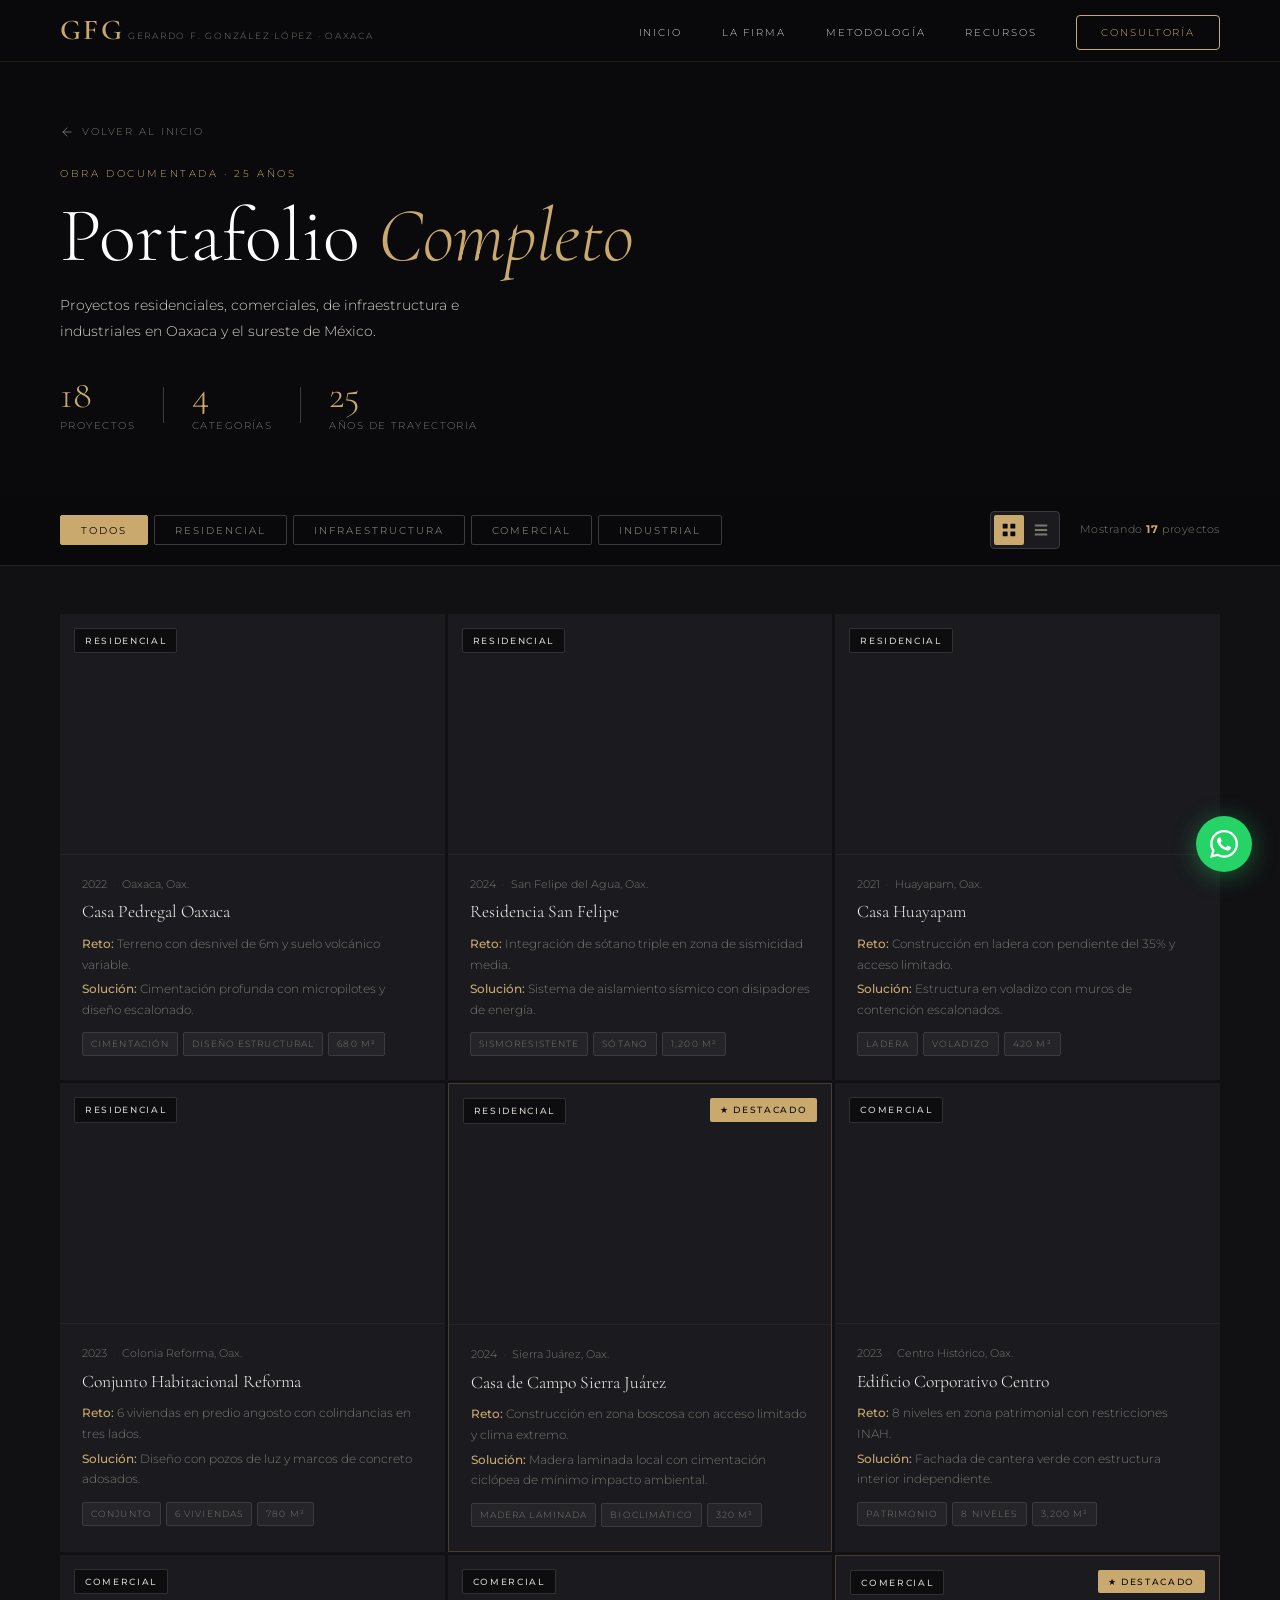
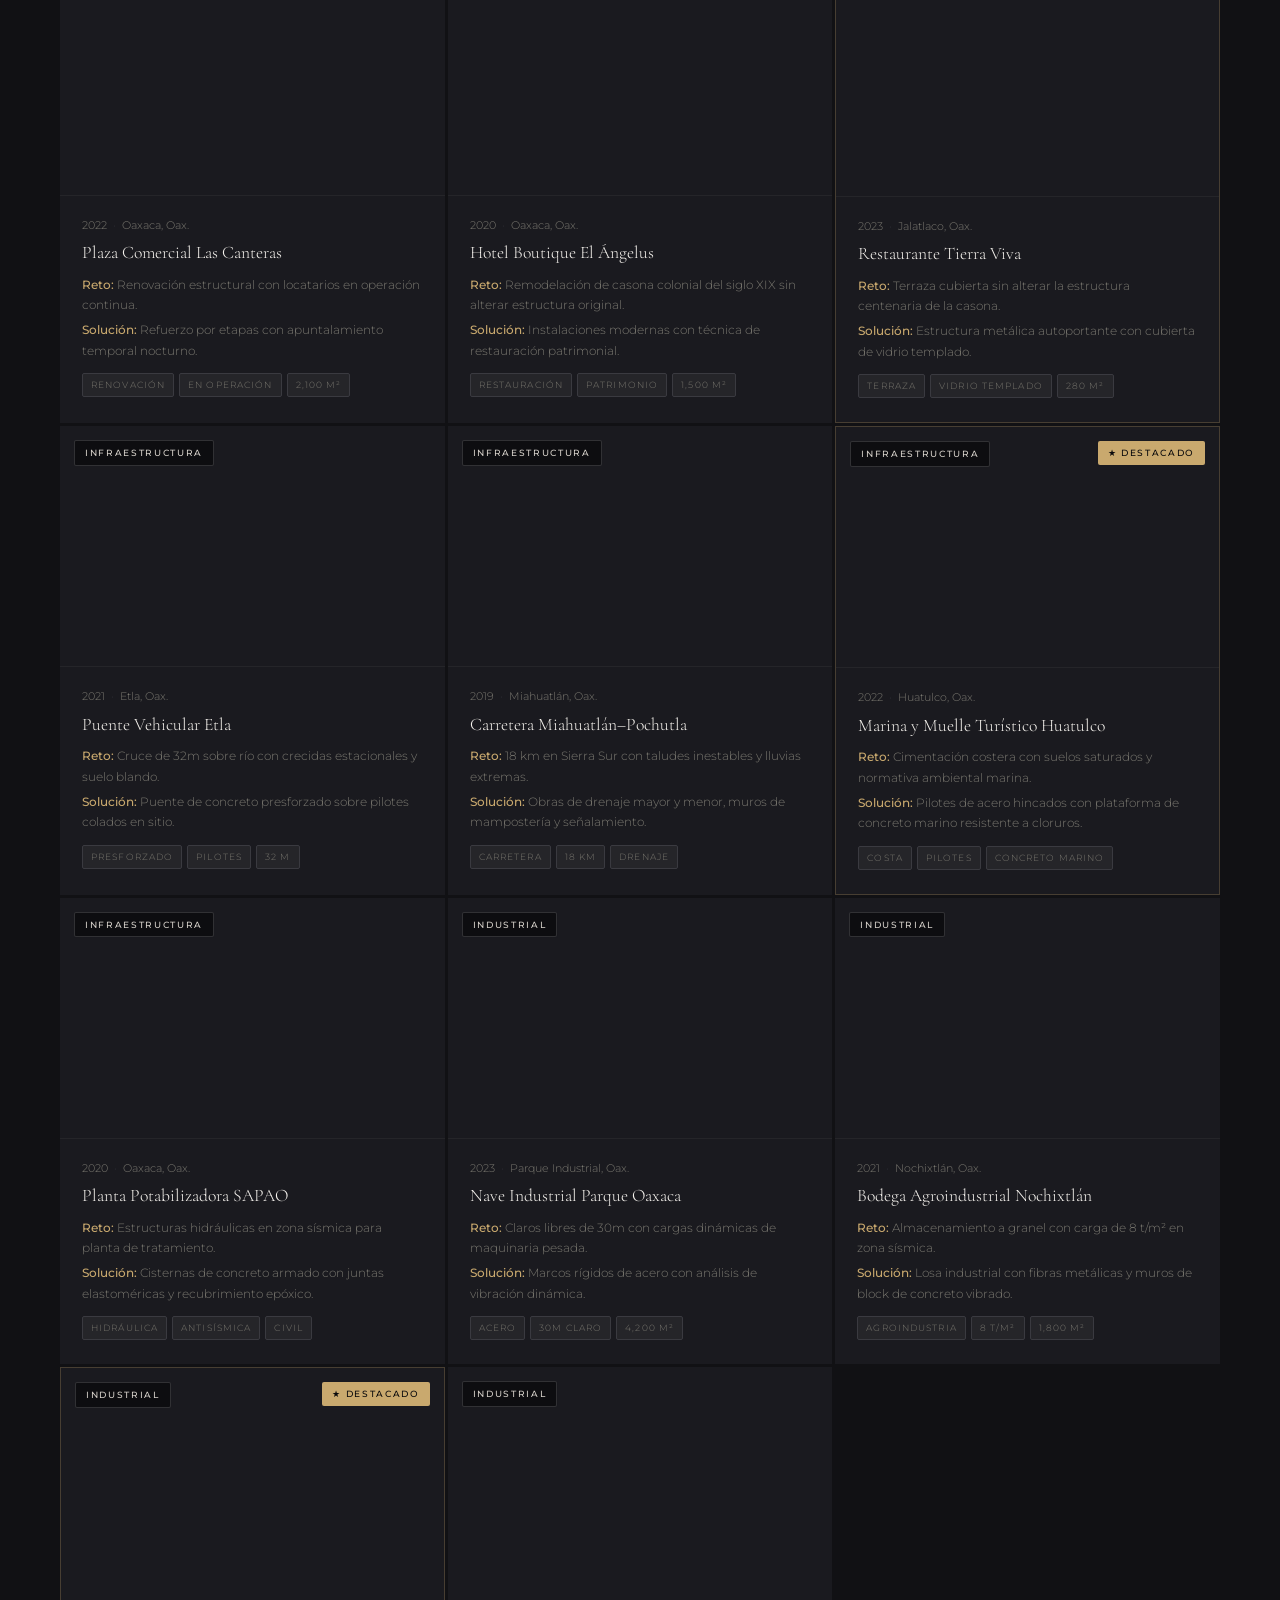
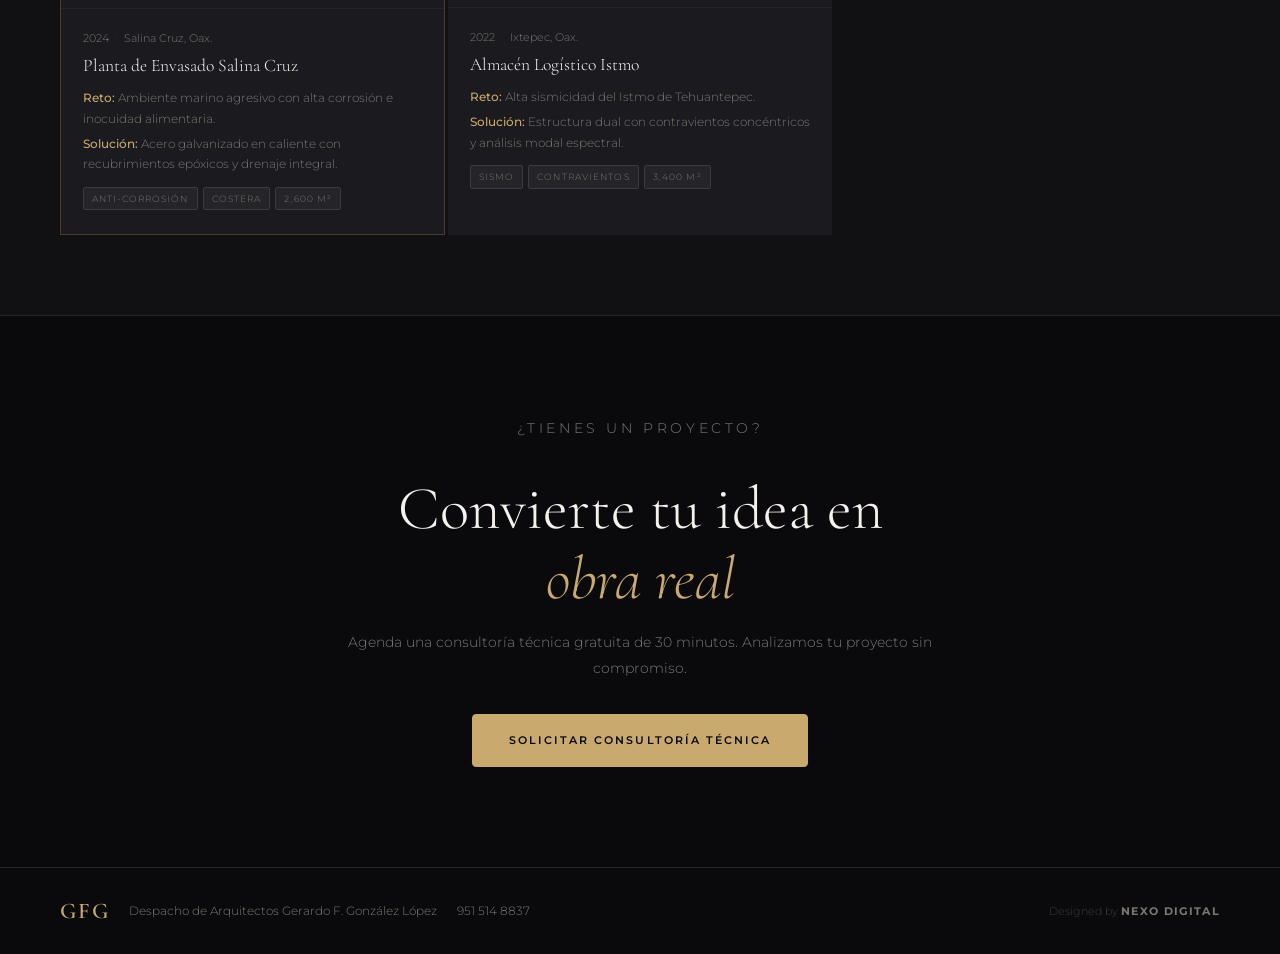
==== portafolio.html @ 55f6d779 "Add files via upload" ====
<!DOCTYPE html>
<html lang="es">
<head>
  <meta charset="UTF-8" />
  <meta name="viewport" content="width=device-width, initial-scale=1.0" />
  <title>Portafolio Completo — Despacho Gerardo F. González López</title>
  <link rel="stylesheet" href="styles.css" />
  <link rel="stylesheet" href="portafolio.css" />
  <link rel="preconnect" href="https://fonts.googleapis.com" />
  <link rel="preconnect" href="https://fonts.gstatic.com" crossorigin />
  <link href="https://fonts.googleapis.com/css2?family=Cormorant+Garamond:ital,wght@0,300;0,400;0,600;1,300;1,400&family=Montserrat:wght@300;400;500;600&display=swap" rel="stylesheet" />
</head>
<body class="page-portafolio">

  <!-- ========== NAVBAR ========== -->
  <nav id="navbar" class="scrolled">
    <div class="nav-logo">
      <a href="index.html" style="text-decoration:none">
        <span class="logo-main">GFG</span>
        <span class="logo-sub">Gerardo F. González López · Oaxaca</span>
      </a>
    </div>
    <button class="nav-toggle" id="navToggle" aria-label="Menú">
      <span></span><span></span><span></span>
    </button>
    <ul class="nav-links" id="navLinks">
      <li><a href="index.html">Inicio</a></li>
      <li><a href="index.html#firma">La Firma</a></li>
      <li><a href="index.html#metodologia">Metodología</a></li>
      <li><a href="index.html#blog">Recursos</a></li>
      <li><a href="index.html#contacto" class="nav-cta">Consultoría</a></li>
    </ul>
  </nav>

  <!-- ========== HERO ========== -->
  <header class="pf-hero">
    <div class="pf-hero-bg"></div>
    <div class="pf-hero-overlay"></div>
    <div class="pf-hero-content">
      <a href="index.html" class="pf-back-link">
        <svg viewBox="0 0 24 24" fill="none" stroke="currentColor" stroke-width="1.5" stroke-linecap="round"><path d="M19 12H5M12 5l-7 7 7 7"/></svg>
        Volver al inicio
      </a>
      <p class="section-eyebrow">Obra documentada · 25 años</p>
      <h1 class="pf-hero-title">Portafolio <em>Completo</em></h1>
      <p class="pf-hero-desc">Proyectos residenciales, comerciales, de infraestructura e industriales en Oaxaca y el sureste de México.</p>
      <div class="pf-hero-stats">
        <div class="pf-stat">
          <span class="pf-stat-n" data-target="18">0</span>
          <span class="pf-stat-lbl">Proyectos</span>
        </div>
        <div class="pf-stat-sep"></div>
        <div class="pf-stat">
          <span class="pf-stat-n" data-target="4">0</span>
          <span class="pf-stat-lbl">Categorías</span>
        </div>
        <div class="pf-stat-sep"></div>
        <div class="pf-stat">
          <span class="pf-stat-n" data-target="25">0</span>
          <span class="pf-stat-lbl">Años de trayectoria</span>
        </div>
      </div>
    </div>
  </header>

  <!-- ========== CONTROLES ========== -->
  <div class="pf-controls" id="pfControls">
    <div class="pf-filters">
      <button class="filter-btn active" data-filter="all">Todos</button>
      <button class="filter-btn" data-filter="residencial">Residencial</button>
      <button class="filter-btn" data-filter="infraestructura">Infraestructura</button>
      <button class="filter-btn" data-filter="comercial">Comercial</button>
      <button class="filter-btn" data-filter="industrial">Industrial</button>
    </div>
    <div class="pf-right-controls">
      <div class="pf-view-toggle">
        <button class="view-btn active" id="viewGrid" aria-label="Cuadrícula">
          <svg viewBox="0 0 20 20" fill="currentColor"><rect x="1" y="1" width="7" height="7" rx="1"/><rect x="12" y="1" width="7" height="7" rx="1"/><rect x="1" y="12" width="7" height="7" rx="1"/><rect x="12" y="12" width="7" height="7" rx="1"/></svg>
        </button>
        <button class="view-btn" id="viewList" aria-label="Lista">
          <svg viewBox="0 0 20 20" fill="currentColor"><rect x="1" y="2" width="18" height="3" rx="1"/><rect x="1" y="8.5" width="18" height="3" rx="1"/><rect x="1" y="15" width="18" height="3" rx="1"/></svg>
        </button>
      </div>
      <div class="pf-count" id="pfCount">Mostrando <strong>18</strong> proyectos</div>
    </div>
  </div>

  <!-- ========== PROYECTOS ========== -->
  <main class="pf-main">
    <div class="pf-grid" id="pfGrid">

      <!-- RESIDENCIAL -->
      <article class="pf-card" data-category="residencial" data-id="r1">
        <div class="pf-card-img" style="background-image:url('https://images.unsplash.com/photo-1613977257363-707ba9348227?w=900&q=80')">
          <span class="pf-badge pf-badge--cat">Residencial</span>
          <div class="pf-card-hover"><button class="pf-btn-detail">Ver detalle</button></div>
        </div>
        <div class="pf-card-body">
          <div class="pf-card-meta"><span>2022</span><span class="sep">·</span><span>Oaxaca, Oax.</span></div>
          <h2>Casa Pedregal Oaxaca</h2>
          <p class="pf-card-challenge"><strong>Reto:</strong> Terreno con desnivel de 6m y suelo volcánico variable.</p>
          <p class="pf-card-solution"><strong>Solución:</strong> Cimentación profunda con micropilotes y diseño escalonado.</p>
          <div class="pf-card-tags"><span>Cimentación</span><span>Diseño estructural</span><span>680 m²</span></div>
        </div>
      </article>

      <article class="pf-card" data-category="residencial" data-id="r2">
        <div class="pf-card-img" style="background-image:url('https://images.unsplash.com/photo-1600596542815-ffad4c1539a9?w=900&q=80')">
          <span class="pf-badge pf-badge--cat">Residencial</span>
          <div class="pf-card-hover"><button class="pf-btn-detail">Ver detalle</button></div>
        </div>
        <div class="pf-card-body">
          <div class="pf-card-meta"><span>2024</span><span class="sep">·</span><span>San Felipe del Agua, Oax.</span></div>
          <h2>Residencia San Felipe</h2>
          <p class="pf-card-challenge"><strong>Reto:</strong> Integración de sótano triple en zona de sismicidad media.</p>
          <p class="pf-card-solution"><strong>Solución:</strong> Sistema de aislamiento sísmico con disipadores de energía.</p>
          <div class="pf-card-tags"><span>Sismoresistente</span><span>Sótano</span><span>1,200 m²</span></div>
        </div>
      </article>

      <article class="pf-card" data-category="residencial" data-id="r3">
        <div class="pf-card-img" style="background-image:url('https://images.unsplash.com/photo-1512917774080-9991f1c4c750?w=900&q=80')">
          <span class="pf-badge pf-badge--cat">Residencial</span>
          <div class="pf-card-hover"><button class="pf-btn-detail">Ver detalle</button></div>
        </div>
        <div class="pf-card-body">
          <div class="pf-card-meta"><span>2021</span><span class="sep">·</span><span>Huayapam, Oax.</span></div>
          <h2>Casa Huayapam</h2>
          <p class="pf-card-challenge"><strong>Reto:</strong> Construcción en ladera con pendiente del 35% y acceso limitado.</p>
          <p class="pf-card-solution"><strong>Solución:</strong> Estructura en voladizo con muros de contención escalonados.</p>
          <div class="pf-card-tags"><span>Ladera</span><span>Voladizo</span><span>420 m²</span></div>
        </div>
      </article>

      <article class="pf-card" data-category="residencial" data-id="r4">
        <div class="pf-card-img" style="background-image:url('https://images.unsplash.com/photo-1564013799919-ab600027ffc6?w=900&q=80')">
          <span class="pf-badge pf-badge--cat">Residencial</span>
          <div class="pf-card-hover"><button class="pf-btn-detail">Ver detalle</button></div>
        </div>
        <div class="pf-card-body">
          <div class="pf-card-meta"><span>2023</span><span class="sep">·</span><span>Colonia Reforma, Oax.</span></div>
          <h2>Conjunto Habitacional Reforma</h2>
          <p class="pf-card-challenge"><strong>Reto:</strong> 6 viviendas en predio angosto con colindancias en tres lados.</p>
          <p class="pf-card-solution"><strong>Solución:</strong> Diseño con pozos de luz y marcos de concreto adosados.</p>
          <div class="pf-card-tags"><span>Conjunto</span><span>6 viviendas</span><span>780 m²</span></div>
        </div>
      </article>

      <article class="pf-card pf-card--featured" data-category="residencial" data-id="r5">
        <div class="pf-card-img" style="background-image:url('https://images.unsplash.com/photo-1600585154340-be6161a56a0c?w=900&q=80')">
          <span class="pf-badge pf-badge--cat">Residencial</span>
          <span class="pf-badge pf-badge--gold">★ Destacado</span>
          <div class="pf-card-hover"><button class="pf-btn-detail">Ver detalle</button></div>
        </div>
        <div class="pf-card-body">
          <div class="pf-card-meta"><span>2024</span><span class="sep">·</span><span>Sierra Juárez, Oax.</span></div>
          <h2>Casa de Campo Sierra Juárez</h2>
          <p class="pf-card-challenge"><strong>Reto:</strong> Construcción en zona boscosa con acceso limitado y clima extremo.</p>
          <p class="pf-card-solution"><strong>Solución:</strong> Madera laminada local con cimentación ciclópea de mínimo impacto ambiental.</p>
          <div class="pf-card-tags"><span>Madera laminada</span><span>Bioclimático</span><span>320 m²</span></div>
        </div>
      </article>

      <!-- COMERCIAL -->
      <article class="pf-card" data-category="comercial" data-id="c1">
        <div class="pf-card-img" style="background-image:url('https://images.unsplash.com/photo-1486325212027-8081e485255e?w=900&q=80')">
          <span class="pf-badge pf-badge--cat">Comercial</span>
          <div class="pf-card-hover"><button class="pf-btn-detail">Ver detalle</button></div>
        </div>
        <div class="pf-card-body">
          <div class="pf-card-meta"><span>2023</span><span class="sep">·</span><span>Centro Histórico, Oax.</span></div>
          <h2>Edificio Corporativo Centro</h2>
          <p class="pf-card-challenge"><strong>Reto:</strong> 8 niveles en zona patrimonial con restricciones INAH.</p>
          <p class="pf-card-solution"><strong>Solución:</strong> Fachada de cantera verde con estructura interior independiente.</p>
          <div class="pf-card-tags"><span>Patrimonio</span><span>8 niveles</span><span>3,200 m²</span></div>
        </div>
      </article>

      <article class="pf-card" data-category="comercial" data-id="c2">
        <div class="pf-card-img" style="background-image:url('https://images.unsplash.com/photo-1555396273-367ea4eb4db5?w=900&q=80')">
          <span class="pf-badge pf-badge--cat">Comercial</span>
          <div class="pf-card-hover"><button class="pf-btn-detail">Ver detalle</button></div>
        </div>
        <div class="pf-card-body">
          <div class="pf-card-meta"><span>2022</span><span class="sep">·</span><span>Oaxaca, Oax.</span></div>
          <h2>Plaza Comercial Las Canteras</h2>
          <p class="pf-card-challenge"><strong>Reto:</strong> Renovación estructural con locatarios en operación continua.</p>
          <p class="pf-card-solution"><strong>Solución:</strong> Refuerzo por etapas con apuntalamiento temporal nocturno.</p>
          <div class="pf-card-tags"><span>Renovación</span><span>En operación</span><span>2,100 m²</span></div>
        </div>
      </article>

      <article class="pf-card" data-category="comercial" data-id="c3">
        <div class="pf-card-img" style="background-image:url('https://images.unsplash.com/photo-1497366216548-37526070297c?w=900&q=80')">
          <span class="pf-badge pf-badge--cat">Comercial</span>
          <div class="pf-card-hover"><button class="pf-btn-detail">Ver detalle</button></div>
        </div>
        <div class="pf-card-body">
          <div class="pf-card-meta"><span>2020</span><span class="sep">·</span><span>Oaxaca, Oax.</span></div>
          <h2>Hotel Boutique El Ángelus</h2>
          <p class="pf-card-challenge"><strong>Reto:</strong> Remodelación de casona colonial del siglo XIX sin alterar estructura original.</p>
          <p class="pf-card-solution"><strong>Solución:</strong> Instalaciones modernas con técnica de restauración patrimonial.</p>
          <div class="pf-card-tags"><span>Restauración</span><span>Patrimonio</span><span>1,500 m²</span></div>
        </div>
      </article>

      <article class="pf-card pf-card--featured" data-category="comercial" data-id="c4">
        <div class="pf-card-img" style="background-image:url('https://images.unsplash.com/photo-1577495508048-b635879837f1?w=900&q=80')">
          <span class="pf-badge pf-badge--cat">Comercial</span>
          <span class="pf-badge pf-badge--gold">★ Destacado</span>
          <div class="pf-card-hover"><button class="pf-btn-detail">Ver detalle</button></div>
        </div>
        <div class="pf-card-body">
          <div class="pf-card-meta"><span>2023</span><span class="sep">·</span><span>Jalatlaco, Oax.</span></div>
          <h2>Restaurante Tierra Viva</h2>
          <p class="pf-card-challenge"><strong>Reto:</strong> Terraza cubierta sin alterar la estructura centenaria de la casona.</p>
          <p class="pf-card-solution"><strong>Solución:</strong> Estructura metálica autoportante con cubierta de vidrio templado.</p>
          <div class="pf-card-tags"><span>Terraza</span><span>Vidrio templado</span><span>280 m²</span></div>
        </div>
      </article>

      <!-- INFRAESTRUCTURA -->
      <article class="pf-card" data-category="infraestructura" data-id="i1">
        <div class="pf-card-img" style="background-image:url('https://images.unsplash.com/photo-1558618666-fcd25c85cd64?w=900&q=80')">
          <span class="pf-badge pf-badge--cat">Infraestructura</span>
          <div class="pf-card-hover"><button class="pf-btn-detail">Ver detalle</button></div>
        </div>
        <div class="pf-card-body">
          <div class="pf-card-meta"><span>2021</span><span class="sep">·</span><span>Etla, Oax.</span></div>
          <h2>Puente Vehicular Etla</h2>
          <p class="pf-card-challenge"><strong>Reto:</strong> Cruce de 32m sobre río con crecidas estacionales y suelo blando.</p>
          <p class="pf-card-solution"><strong>Solución:</strong> Puente de concreto presforzado sobre pilotes colados en sitio.</p>
          <div class="pf-card-tags"><span>Presforzado</span><span>Pilotes</span><span>32 m</span></div>
        </div>
      </article>

      <article class="pf-card" data-category="infraestructura" data-id="i2">
        <div class="pf-card-img" style="background-image:url('https://images.unsplash.com/photo-1545558014-8692077e9b5c?w=900&q=80')">
          <span class="pf-badge pf-badge--cat">Infraestructura</span>
          <div class="pf-card-hover"><button class="pf-btn-detail">Ver detalle</button></div>
        </div>
        <div class="pf-card-body">
          <div class="pf-card-meta"><span>2019</span><span class="sep">·</span><span>Miahuatlán, Oax.</span></div>
          <h2>Carretera Miahuatlán–Pochutla</h2>
          <p class="pf-card-challenge"><strong>Reto:</strong> 18 km en Sierra Sur con taludes inestables y lluvias extremas.</p>
          <p class="pf-card-solution"><strong>Solución:</strong> Obras de drenaje mayor y menor, muros de mampostería y señalamiento.</p>
          <div class="pf-card-tags"><span>Carretera</span><span>18 km</span><span>Drenaje</span></div>
        </div>
      </article>

      <article class="pf-card pf-card--featured" data-category="infraestructura" data-id="i3">
        <div class="pf-card-img" style="background-image:url('https://images.unsplash.com/photo-1486870591958-9b9d0d1dda99?w=900&q=80')">
          <span class="pf-badge pf-badge--cat">Infraestructura</span>
          <span class="pf-badge pf-badge--gold">★ Destacado</span>
          <div class="pf-card-hover"><button class="pf-btn-detail">Ver detalle</button></div>
        </div>
        <div class="pf-card-body">
          <div class="pf-card-meta"><span>2022</span><span class="sep">·</span><span>Huatulco, Oax.</span></div>
          <h2>Marina y Muelle Turístico Huatulco</h2>
          <p class="pf-card-challenge"><strong>Reto:</strong> Cimentación costera con suelos saturados y normativa ambiental marina.</p>
          <p class="pf-card-solution"><strong>Solución:</strong> Pilotes de acero hincados con plataforma de concreto marino resistente a cloruros.</p>
          <div class="pf-card-tags"><span>Costa</span><span>Pilotes</span><span>Concreto marino</span></div>
        </div>
      </article>

      <article class="pf-card" data-category="infraestructura" data-id="i4">
        <div class="pf-card-img" style="background-image:url('https://images.unsplash.com/photo-1503387762-592deb58ef4e?w=900&q=80')">
          <span class="pf-badge pf-badge--cat">Infraestructura</span>
          <div class="pf-card-hover"><button class="pf-btn-detail">Ver detalle</button></div>
        </div>
        <div class="pf-card-body">
          <div class="pf-card-meta"><span>2020</span><span class="sep">·</span><span>Oaxaca, Oax.</span></div>
          <h2>Planta Potabilizadora SAPAO</h2>
          <p class="pf-card-challenge"><strong>Reto:</strong> Estructuras hidráulicas en zona sísmica para planta de tratamiento.</p>
          <p class="pf-card-solution"><strong>Solución:</strong> Cisternas de concreto armado con juntas elastoméricas y recubrimiento epóxico.</p>
          <div class="pf-card-tags"><span>Hidráulica</span><span>Antisísmica</span><span>Civil</span></div>
        </div>
      </article>

      <!-- INDUSTRIAL -->
      <article class="pf-card" data-category="industrial" data-id="ind1">
        <div class="pf-card-img" style="background-image:url('https://images.unsplash.com/photo-1504307651254-35680f356dfd?w=900&q=80')">
          <span class="pf-badge pf-badge--cat">Industrial</span>
          <div class="pf-card-hover"><button class="pf-btn-detail">Ver detalle</button></div>
        </div>
        <div class="pf-card-body">
          <div class="pf-card-meta"><span>2023</span><span class="sep">·</span><span>Parque Industrial, Oax.</span></div>
          <h2>Nave Industrial Parque Oaxaca</h2>
          <p class="pf-card-challenge"><strong>Reto:</strong> Claros libres de 30m con cargas dinámicas de maquinaria pesada.</p>
          <p class="pf-card-solution"><strong>Solución:</strong> Marcos rígidos de acero con análisis de vibración dinámica.</p>
          <div class="pf-card-tags"><span>Acero</span><span>30m claro</span><span>4,200 m²</span></div>
        </div>
      </article>

      <article class="pf-card" data-category="industrial" data-id="ind2">
        <div class="pf-card-img" style="background-image:url('https://images.unsplash.com/photo-1565793298595-6a879b1d9492?w=900&q=80')">
          <span class="pf-badge pf-badge--cat">Industrial</span>
          <div class="pf-card-hover"><button class="pf-btn-detail">Ver detalle</button></div>
        </div>
        <div class="pf-card-body">
          <div class="pf-card-meta"><span>2021</span><span class="sep">·</span><span>Nochixtlán, Oax.</span></div>
          <h2>Bodega Agroindustrial Nochixtlán</h2>
          <p class="pf-card-challenge"><strong>Reto:</strong> Almacenamiento a granel con carga de 8 t/m² en zona sísmica.</p>
          <p class="pf-card-solution"><strong>Solución:</strong> Losa industrial con fibras metálicas y muros de block de concreto vibrado.</p>
          <div class="pf-card-tags"><span>Agroindustria</span><span>8 t/m²</span><span>1,800 m²</span></div>
        </div>
      </article>

      <article class="pf-card pf-card--featured" data-category="industrial" data-id="ind3">
        <div class="pf-card-img" style="background-image:url('https://images.unsplash.com/photo-1518770660439-4636190af475?w=900&q=80')">
          <span class="pf-badge pf-badge--cat">Industrial</span>
          <span class="pf-badge pf-badge--gold">★ Destacado</span>
          <div class="pf-card-hover"><button class="pf-btn-detail">Ver detalle</button></div>
        </div>
        <div class="pf-card-body">
          <div class="pf-card-meta"><span>2024</span><span class="sep">·</span><span>Salina Cruz, Oax.</span></div>
          <h2>Planta de Envasado Salina Cruz</h2>
          <p class="pf-card-challenge"><strong>Reto:</strong> Ambiente marino agresivo con alta corrosión e inocuidad alimentaria.</p>
          <p class="pf-card-solution"><strong>Solución:</strong> Acero galvanizado en caliente con recubrimientos epóxicos y drenaje integral.</p>
          <div class="pf-card-tags"><span>Anti-corrosión</span><span>Costera</span><span>2,600 m²</span></div>
        </div>
      </article>

      <article class="pf-card" data-category="industrial" data-id="ind4">
        <div class="pf-card-img" style="background-image:url('https://images.unsplash.com/photo-1486406146926-c627a92ad1ab?w=900&q=80')">
          <span class="pf-badge pf-badge--cat">Industrial</span>
          <div class="pf-card-hover"><button class="pf-btn-detail">Ver detalle</button></div>
        </div>
        <div class="pf-card-body">
          <div class="pf-card-meta"><span>2022</span><span class="sep">·</span><span>Ixtepec, Oax.</span></div>
          <h2>Almacén Logístico Istmo</h2>
          <p class="pf-card-challenge"><strong>Reto:</strong> Alta sismicidad del Istmo de Tehuantepec.</p>
          <p class="pf-card-solution"><strong>Solución:</strong> Estructura dual con contravientos concéntricos y análisis modal espectral.</p>
          <div class="pf-card-tags"><span>Sismo</span><span>Contravientos</span><span>3,400 m²</span></div>
        </div>
      </article>

    </div>

    <div class="pf-empty" id="pfEmpty">
      <div class="pf-empty-icon">⬡</div>
      <p>No hay proyectos en esta categoría aún.</p>
    </div>
  </main>

  <!-- ========== MODAL ========== -->
  <div class="modal-overlay" id="portfolioModal">
    <div class="modal-content modal-content--wide">
      <button class="modal-close" id="modalClose">&times;</button>
      <div class="modal-body" id="modalBody"></div>
    </div>
  </div>

  <!-- ========== CTA FINAL ========== -->
  <section class="pf-cta-section">
    <div class="pf-cta-inner">
      <p class="section-eyebrow">¿Tienes un proyecto?</p>
      <h2 class="section-title">Convierte tu idea en<br/><em>obra real</em></h2>
      <p>Agenda una consultoría técnica gratuita de 30 minutos. Analizamos tu proyecto sin compromiso.</p>
      <a href="index.html#contacto" class="btn-primary">Solicitar Consultoría Técnica</a>
    </div>
  </section>

  <!-- ========== FOOTER ========== -->
  <footer class="pf-footer">
    <div class="pf-footer-inner">
      <span class="pf-footer-logo">GFG</span>
      <span class="pf-footer-name">Despacho de Arquitectos Gerardo F. González López</span>
      <span class="pf-footer-phone">951 514 8837</span>
      <span class="pf-footer-credit">Designed by <strong>NEXO DIGITAL</strong></span>
    </div>
  </footer>

  <!-- WhatsApp -->
  <a href="https://wa.me/529515148837?text=Hola%2C%20me%20interesa%20una%20consultor%C3%ADa%20t%C3%A9cnica"
     class="whatsapp-float" target="_blank" rel="noopener noreferrer" aria-label="WhatsApp">
    <svg viewBox="0 0 24 24" fill="currentColor"><path d="M17.472 14.382c-.297-.149-1.758-.867-2.03-.967-.273-.099-.471-.148-.67.15-.197.297-.767.966-.94 1.164-.173.199-.347.223-.644.075-.297-.15-1.255-.463-2.39-1.475-.883-.788-1.48-1.761-1.653-2.059-.173-.297-.018-.458.13-.606.134-.133.298-.347.446-.52.149-.174.198-.298.298-.497.099-.198.05-.371-.025-.52-.075-.149-.669-1.612-.916-2.207-.242-.579-.487-.5-.669-.51-.173-.008-.371-.01-.57-.01-.198 0-.52.074-.792.372-.272.297-1.04 1.016-1.04 2.479 0 1.462 1.065 2.875 1.213 3.074.149.198 2.096 3.2 5.077 4.487.709.306 1.262.489 1.694.625.712.227 1.36.195 1.871.118.571-.085 1.758-.719 2.006-1.413.248-.694.248-1.289.173-1.413-.074-.124-.272-.198-.57-.347m-5.421 7.403h-.004a9.87 9.87 0 01-5.031-1.378l-.361-.214-3.741.982.998-3.648-.235-.374a9.86 9.86 0 01-1.51-5.26c.001-5.45 4.436-9.884 9.888-9.884 2.64 0 5.122 1.03 6.988 2.898a9.825 9.825 0 012.893 6.994c-.003 5.45-4.437 9.884-9.885 9.884m8.413-18.297A11.815 11.815 0 0012.05 0C5.495 0 .16 5.335.157 11.892c0 2.096.547 4.142 1.588 5.945L.057 24l6.305-1.654a11.882 11.882 0 005.683 1.448h.005c6.554 0 11.89-5.335 11.893-11.893a11.821 11.821 0 00-3.48-8.413Z"/></svg>
    <span class="whatsapp-tooltip">¿Tienes un proyecto? Escríbenos</span>
  </a>

  <script src="portafolio.js"></script>
</body>
</html>
---- styles.css ----
/* =============================================
   GFG ARQUITECTURA & INGENIERÍA — STYLES.CSS
   Aesthetic: Luxury Editorial / Refined Dark
   ============================================= */

/* ---- VARIABLES ---- */
:root {
  --gold:       #C9A96E;
  --gold-light: #E8D5B0;
  --dark:       #0A0A0C;
  --dark-2:     #111114;
  --dark-3:     #1A1A1F;
  --dark-4:     #252529;
  --mid:        #3A3A40;
  --light:      #F5F2ED;
  --light-2:    #D4CFC8;
  --muted:      #7A7870;
  --white:      #FFFFFF;

  --font-display: 'Cormorant Garamond', Georgia, serif;
  --font-body:    'Montserrat', sans-serif;

  --max-width: 1200px;
  --section-pad: 100px;
  --radius: 4px;
  --transition: 0.3s cubic-bezier(0.4, 0, 0.2, 1);
}

/* ---- RESET & BASE ---- */
*, *::before, *::after { box-sizing: border-box; margin: 0; padding: 0; }

html { scroll-behavior: smooth; font-size: 16px; }

body {
  background: var(--dark);
  color: var(--light);
  font-family: var(--font-body);
  font-weight: 300;
  line-height: 1.7;
  overflow-x: hidden;
  -webkit-font-smoothing: antialiased;
}

img { display: block; max-width: 100%; }
a { text-decoration: none; color: inherit; }
ul { list-style: none; }
button { border: none; background: none; cursor: pointer; font-family: inherit; }

/* ---- TYPOGRAPHY ---- */
h1, h2, h3 { font-family: var(--font-display); font-weight: 300; line-height: 1.15; }

.section-title {
  font-size: clamp(2.4rem, 5vw, 3.8rem);
  color: var(--light);
  margin-bottom: 1rem;
}
.section-title em {
  font-style: italic;
  color: var(--gold);
}
.section-eyebrow {
  font-family: var(--font-body);
  font-size: 0.65rem;
  letter-spacing: 0.25em;
  text-transform: uppercase;
  color: var(--gold);
  margin-bottom: 0.75rem;
  display: block;
}
.section-desc {
  font-size: 0.95rem;
  color: var(--muted);
  max-width: 540px;
}
.section-header {
  text-align: center;
  padding: 0 1.5rem;
  margin-bottom: 60px;
}
.section-header .section-desc { margin: 0 auto; }

/* ---- BUTTONS ---- */
.btn-primary {
  display: inline-flex;
  align-items: center;
  gap: 8px;
  background: var(--gold);
  color: var(--dark);
  font-family: var(--font-body);
  font-size: 0.7rem;
  font-weight: 600;
  letter-spacing: 0.18em;
  text-transform: uppercase;
  padding: 16px 36px;
  border-radius: var(--radius);
  transition: var(--transition);
  border: 1px solid var(--gold);
}
.btn-primary:hover {
  background: var(--gold-light);
  border-color: var(--gold-light);
  transform: translateY(-2px);
  box-shadow: 0 12px 40px rgba(201, 169, 110, 0.3);
}
.btn-ghost {
  display: inline-flex;
  align-items: center;
  font-family: var(--font-body);
  font-size: 0.7rem;
  font-weight: 500;
  letter-spacing: 0.18em;
  text-transform: uppercase;
  color: var(--light-2);
  padding: 16px 0;
  border-bottom: 1px solid var(--mid);
  transition: var(--transition);
}
.btn-ghost:hover {
  color: var(--gold);
  border-bottom-color: var(--gold);
}
.btn-full { width: 100%; justify-content: center; }

/* ---- NAVBAR ---- */
#navbar {
  position: fixed;
  top: 0; left: 0; right: 0;
  z-index: 1000;
  display: flex;
  align-items: center;
  justify-content: space-between;
  padding: 24px 60px;
  transition: background var(--transition), padding var(--transition), backdrop-filter var(--transition);
}
#navbar.scrolled {
  background: rgba(10, 10, 12, 0.92);
  backdrop-filter: blur(16px);
  padding: 16px 60px;
  border-bottom: 1px solid rgba(201, 169, 110, 0.12);
}
.nav-logo {
  display: flex;
  flex-direction: column;
  line-height: 1;
}
.logo-main {
  font-family: var(--font-display);
  font-size: 1.8rem;
  font-weight: 600;
  color: var(--gold);
  letter-spacing: 0.08em;
}
.logo-sub {
  font-size: 0.55rem;
  letter-spacing: 0.2em;
  text-transform: uppercase;
  color: var(--muted);
  margin-top: 2px;
}
.nav-links {
  display: flex;
  align-items: center;
  gap: 40px;
}
.nav-links a {
  font-size: 0.65rem;
  letter-spacing: 0.18em;
  text-transform: uppercase;
  color: var(--light-2);
  transition: color var(--transition);
  position: relative;
}
.nav-links a::after {
  content: '';
  position: absolute;
  bottom: -4px; left: 0;
  width: 0; height: 1px;
  background: var(--gold);
  transition: width var(--transition);
}
.nav-links a:hover { color: var(--gold); }
.nav-links a:hover::after { width: 100%; }
.nav-cta {
  background: transparent !important;
  border: 1px solid var(--gold) !important;
  color: var(--gold) !important;
  padding: 10px 24px !important;
  border-radius: var(--radius) !important;
}
.nav-cta:hover { background: var(--gold) !important; color: var(--dark) !important; }
.nav-cta::after { display: none !important; }
.nav-toggle {
  display: none;
  flex-direction: column;
  gap: 5px;
  padding: 4px;
}
.nav-toggle span {
  display: block;
  width: 24px; height: 1px;
  background: var(--light);
  transition: var(--transition);
}

/* ---- HERO ---- */
#hero {
  position: relative;
  min-height: 100vh;
  display: flex;
  flex-direction: column;
  justify-content: center;
  align-items: flex-start;
  padding: 0 60px 100px;
  overflow: hidden;
}
.hero-bg {
  position: absolute;
  inset: 0;
  background-image: url('https://images.unsplash.com/photo-1486325212027-8081e485255e?w=1800&q=85');
  background-size: cover;
  background-position: center 30%;
  transform-origin: center;
  animation: heroZoom 20s ease-in-out infinite alternate;
}
@keyframes heroZoom {
  from { transform: scale(1); }
  to   { transform: scale(1.05); }
}
.hero-overlay {
  position: absolute;
  inset: 0;
  background: linear-gradient(
    105deg,
    rgba(10,10,12,0.92) 0%,
    rgba(10,10,12,0.70) 50%,
    rgba(10,10,12,0.35) 100%
  );
}
.hero-grid-lines {
  position: absolute;
  inset: 0;
  background-image:
    linear-gradient(rgba(201,169,110,0.04) 1px, transparent 1px),
    linear-gradient(90deg, rgba(201,169,110,0.04) 1px, transparent 1px);
  background-size: 60px 60px;
}
.hero-content {
  position: relative;
  z-index: 2;
  max-width: 720px;
  animation: heroFadeUp 1s ease forwards;
}
@keyframes heroFadeUp {
  from { opacity: 0; transform: translateY(30px); }
  to   { opacity: 1; transform: translateY(0); }
}
.hero-eyebrow {
  font-size: 0.62rem;
  letter-spacing: 0.25em;
  text-transform: uppercase;
  color: var(--gold);
  margin-bottom: 1.5rem;
  opacity: 0;
  animation: heroFadeUp 1s ease 0.2s forwards;
}
.hero-title {
  font-size: clamp(3.5rem, 8vw, 7rem);
  font-weight: 300;
  color: var(--white);
  line-height: 1.05;
  margin-bottom: 1.5rem;
  opacity: 0;
  animation: heroFadeUp 1s ease 0.4s forwards;
}
.hero-title em {
  font-style: italic;
  color: var(--gold);
}
.hero-subtitle {
  font-size: 0.95rem;
  color: var(--light-2);
  line-height: 1.8;
  margin-bottom: 2.5rem;
  max-width: 520px;
  opacity: 0;
  animation: heroFadeUp 1s ease 0.6s forwards;
}
.hero-actions {
  display: flex;
  align-items: center;
  gap: 32px;
  flex-wrap: wrap;
  opacity: 0;
  animation: heroFadeUp 1s ease 0.8s forwards;
}
.hero-scroll-indicator {
  position: absolute;
  bottom: 40px; left: 60px;
  z-index: 2;
  display: flex;
  align-items: center;
  gap: 12px;
  font-size: 0.6rem;
  letter-spacing: 0.2em;
  text-transform: uppercase;
  color: var(--muted);
}
.scroll-line {
  width: 40px; height: 1px;
  background: var(--gold);
  animation: scrollPulse 2s ease-in-out infinite;
}
@keyframes scrollPulse {
  0%, 100% { opacity: 1; width: 40px; }
  50%       { opacity: 0.4; width: 20px; }
}
.hero-stats {
  position: absolute;
  bottom: 0; right: 0;
  z-index: 2;
  display: flex;
  align-items: stretch;
  background: rgba(10,10,12,0.85);
  backdrop-filter: blur(12px);
  border-top: 1px solid rgba(201,169,110,0.2);
  border-left: 1px solid rgba(201,169,110,0.2);
}
.stat-item {
  padding: 28px 40px;
  text-align: center;
}
.stat-number {
  display: block;
  font-family: var(--font-display);
  font-size: 2.8rem;
  font-weight: 300;
  color: var(--gold);
  line-height: 1;
}
.stat-label {
  display: block;
  font-size: 0.6rem;
  letter-spacing: 0.15em;
  text-transform: uppercase;
  color: var(--muted);
  margin-top: 6px;
}
.stat-divider {
  width: 1px;
  background: rgba(201,169,110,0.2);
  margin: 20px 0;
}

/* ---- PORTAFOLIO ---- */
#portafolio {
  padding: var(--section-pad) 60px;
  background: var(--dark-2);
}
.portfolio-filters {
  display: flex;
  justify-content: center;
  gap: 8px;
  flex-wrap: wrap;
  margin-bottom: 48px;
}
.filter-btn {
  font-family: var(--font-body);
  font-size: 0.62rem;
  letter-spacing: 0.2em;
  text-transform: uppercase;
  color: var(--muted);
  padding: 8px 20px;
  border: 1px solid var(--mid);
  border-radius: 2px;
  transition: var(--transition);
}
.filter-btn:hover, .filter-btn.active {
  background: var(--gold);
  color: var(--dark);
  border-color: var(--gold);
}
.portfolio-grid {
  display: grid;
  grid-template-columns: repeat(3, 1fr);
  gap: 2px;
  max-width: var(--max-width);
  margin: 0 auto;
}
.portfolio-card {
  background: var(--dark-3);
  overflow: hidden;
  transition: var(--transition);
}
.portfolio-card.hidden { display: none; }
.card-image {
  position: relative;
  height: 260px;
  background-size: cover;
  background-position: center;
  overflow: hidden;
}
.card-overlay {
  position: absolute;
  inset: 0;
  background: linear-gradient(to top, rgba(10,10,12,0.9), transparent 50%);
  display: flex;
  flex-direction: column;
  justify-content: flex-end;
  padding: 20px;
  opacity: 0;
  transition: var(--transition);
}
.portfolio-card:hover .card-overlay { opacity: 1; }
.portfolio-card:hover .card-image { transform: scale(1.03); }
.card-category {
  font-size: 0.6rem;
  letter-spacing: 0.2em;
  text-transform: uppercase;
  color: var(--gold);
  margin-bottom: 10px;
}
.card-expand {
  font-family: var(--font-body);
  font-size: 0.65rem;
  letter-spacing: 0.15em;
  text-transform: uppercase;
  color: var(--dark);
  background: var(--gold);
  padding: 8px 18px;
  border-radius: var(--radius);
  align-self: flex-start;
  transition: var(--transition);
}
.card-expand:hover { background: var(--gold-light); }
.card-body {
  padding: 20px 22px 24px;
  border-top: 1px solid var(--dark-4);
}
.card-body h3 {
  font-size: 1.15rem;
  color: var(--light);
  margin-bottom: 10px;
}
.card-challenge, .card-solution {
  font-size: 0.8rem;
  color: var(--muted);
  line-height: 1.6;
  margin-bottom: 4px;
}
.card-challenge strong, .card-solution strong {
  color: var(--gold);
  font-weight: 500;
}

/* ---- MODAL ---- */
.modal-overlay {
  position: fixed;
  inset: 0;
  z-index: 2000;
  background: rgba(5,5,7,0.95);
  display: flex;
  align-items: center;
  justify-content: center;
  padding: 20px;
  opacity: 0;
  pointer-events: none;
  transition: opacity var(--transition);
}
.modal-overlay.open {
  opacity: 1;
  pointer-events: all;
}
.modal-content {
  background: var(--dark-3);
  border: 1px solid var(--mid);
  border-radius: var(--radius);
  max-width: 760px;
  width: 100%;
  max-height: 85vh;
  overflow-y: auto;
  position: relative;
  transform: translateY(20px);
  transition: transform var(--transition);
}
.modal-overlay.open .modal-content { transform: translateY(0); }
.modal-close {
  position: absolute;
  top: 16px; right: 20px;
  font-size: 1.5rem;
  color: var(--muted);
  transition: color var(--transition);
  z-index: 1;
}
.modal-close:hover { color: var(--gold); }
.modal-body { padding: 48px; }
.modal-body h2 { font-size: 2.2rem; color: var(--gold); margin-bottom: 1rem; }
.modal-body p { font-size: 0.9rem; color: var(--light-2); margin-bottom: 0.8rem; }
.modal-image {
  width: 100%;
  height: 320px;
  background-size: cover;
  background-position: center;
  border-radius: var(--radius);
  margin-bottom: 28px;
}

/* ---- FIRMA ---- */
#firma {
  padding: var(--section-pad) 60px;
  background: var(--dark);
}
.firma-inner {
  max-width: var(--max-width);
  margin: 0 auto;
}
.firma-text {
  max-width: 600px;
  margin-bottom: 60px;
}
.firma-narrative {
  font-size: 0.95rem;
  color: var(--light-2);
  line-height: 1.85;
  margin-bottom: 1.2rem;
}
.firma-narrative strong { color: var(--gold); font-weight: 500; }
.firma-socios {
  display: flex;
  align-items: center;
  gap: 48px;
  flex-wrap: wrap;
  margin-bottom: 48px;
}
.socio-card {
  display: flex;
  gap: 20px;
  flex: 1;
  min-width: 280px;
}
.socio-avatar {
  width: 80px;
  height: 80px;
  border-radius: 50%;
  background-size: cover;
  background-position: top center;
  flex-shrink: 0;
  border: 2px solid var(--gold);
}
.socio-info h3 {
  font-size: 1.2rem;
  color: var(--light);
  margin-bottom: 4px;
}
.socio-role {
  display: block;
  font-size: 0.62rem;
  letter-spacing: 0.18em;
  text-transform: uppercase;
  color: var(--gold);
  margin-bottom: 8px;
}
.socio-info p { font-size: 0.82rem; color: var(--muted); line-height: 1.7; }
.socio-divider {
  font-family: var(--font-display);
  font-size: 3rem;
  color: var(--gold);
  opacity: 0.4;
  align-self: center;
}
.firma-fusion {
  background: var(--dark-3);
  border-left: 3px solid var(--gold);
  padding: 24px 32px;
  border-radius: 0 var(--radius) var(--radius) 0;
}
.firma-fusion p { font-size: 0.95rem; color: var(--light-2); line-height: 1.8; font-style: italic; }

/* ---- METODOLOGÍA ---- */
#metodologia {
  padding: var(--section-pad) 60px;
  background: var(--dark-2);
}
.metodologia-steps {
  max-width: 860px;
  margin: 0 auto;
  position: relative;
}
.step-item {
  display: flex;
  gap: 32px;
  padding: 40px 0;
  position: relative;
  opacity: 0;
  transform: translateX(-20px);
  transition: opacity 0.6s ease, transform 0.6s ease;
}
.step-item.visible { opacity: 1; transform: translateX(0); }
.step-item::before {
  content: attr(data-step);
  position: absolute;
  right: 0; top: 40px;
  font-family: var(--font-display);
  font-size: 5rem;
  font-weight: 300;
  color: rgba(201,169,110,0.07);
  line-height: 1;
  pointer-events: none;
}
.step-icon {
  width: 64px;
  height: 64px;
  flex-shrink: 0;
  border: 1px solid var(--gold);
  border-radius: var(--radius);
  display: flex;
  align-items: center;
  justify-content: center;
  color: var(--gold);
  padding: 14px;
}
.step-icon svg { width: 100%; height: 100%; }
.step-content h3 {
  font-size: 1.4rem;
  color: var(--light);
  margin-bottom: 10px;
}
.step-content p { font-size: 0.88rem; color: var(--muted); line-height: 1.8; }
.step-connector {
  height: 1px;
  background: linear-gradient(90deg, var(--gold) 0%, transparent 100%);
  opacity: 0.3;
  margin: 0 0 0 80px;
}

/* ---- BLOG ---- */
#blog {
  padding: var(--section-pad) 60px;
  background: var(--dark);
}
.blog-grid {
  display: grid;
  grid-template-columns: repeat(3, 1fr);
  gap: 2px;
  max-width: var(--max-width);
  margin: 0 auto;
}
.blog-card {
  background: var(--dark-3);
  padding: 36px 32px;
  border-bottom: 2px solid transparent;
  transition: var(--transition);
}
.blog-card:hover {
  background: var(--dark-4);
  border-bottom-color: var(--gold);
}
.blog-card--featured {
  background: var(--dark-4);
  border-bottom: 2px solid var(--gold);
}
.blog-tag {
  font-size: 0.58rem;
  letter-spacing: 0.2em;
  text-transform: uppercase;
  color: var(--gold);
  margin-bottom: 14px;
  padding: 4px 10px;
  border: 1px solid rgba(201,169,110,0.3);
  display: inline-block;
  border-radius: 2px;
}
.blog-card h3 {
  font-size: 1.15rem;
  color: var(--light);
  margin-bottom: 14px;
  line-height: 1.35;
}
.blog-card p { font-size: 0.82rem; color: var(--muted); line-height: 1.75; margin-bottom: 20px; }
.blog-link {
  font-size: 0.65rem;
  letter-spacing: 0.15em;
  text-transform: uppercase;
  color: var(--gold);
  transition: letter-spacing var(--transition);
}
.blog-link:hover { letter-spacing: 0.25em; }

/* ---- CONTACTO ---- */
#contacto {
  padding: var(--section-pad) 60px 0;
  background: var(--dark-2);
}
.contacto-inner {
  display: grid;
  grid-template-columns: 1fr 1.4fr;
  gap: 80px;
  max-width: var(--max-width);
  margin: 0 auto;
  padding-bottom: var(--section-pad);
}
.contacto-texto .section-title { margin-bottom: 1.2rem; }
.contacto-texto > p { font-size: 0.9rem; color: var(--muted); line-height: 1.8; margin-bottom: 36px; }
.contacto-datos { display: flex; flex-direction: column; gap: 14px; }
.dato-item {
  display: flex;
  align-items: flex-start;
  gap: 12px;
  font-size: 0.85rem;
  color: var(--light-2);
}
.dato-icon { font-size: 1rem; margin-top: 2px; }
.contacto-form { display: flex; flex-direction: column; gap: 18px; }
.form-group { display: flex; flex-direction: column; gap: 6px; }
.form-row { display: grid; grid-template-columns: 1fr 1fr; gap: 18px; }
.form-group label {
  font-size: 0.62rem;
  letter-spacing: 0.15em;
  text-transform: uppercase;
  color: var(--muted);
}
.form-group input,
.form-group select,
.form-group textarea {
  background: var(--dark-3);
  border: 1px solid var(--mid);
  border-radius: var(--radius);
  padding: 14px 16px;
  color: var(--light);
  font-family: var(--font-body);
  font-size: 0.88rem;
  transition: border-color var(--transition);
  outline: none;
  -webkit-appearance: none;
}
.form-group input:focus,
.form-group select:focus,
.form-group textarea:focus { border-color: var(--gold); }
.form-group select { background-image: url("data:image/svg+xml,%3Csvg xmlns='http://www.w3.org/2000/svg' width='12' height='12' viewBox='0 0 12 12'%3E%3Cpath fill='%23C9A96E' d='M6 8L1 3h10z'/%3E%3C/svg%3E"); background-repeat: no-repeat; background-position: right 14px center; padding-right: 36px; }
.form-group textarea { resize: vertical; min-height: 100px; }
.form-group input::placeholder,
.form-group textarea::placeholder { color: var(--mid); }
.form-error { font-size: 0.72rem; color: #E57373; min-height: 16px; }
.form-group.has-error input,
.form-group.has-error select,
.form-group.has-error textarea { border-color: #E57373; }
.form-success {
  display: none;
  background: rgba(201,169,110,0.1);
  border: 1px solid rgba(201,169,110,0.4);
  border-radius: var(--radius);
  padding: 16px 20px;
  font-size: 0.85rem;
  color: var(--gold);
  text-align: center;
}
.form-success.show { display: block; }
.btn-loader {
  display: none;
  width: 16px; height: 16px;
  border: 2px solid var(--dark);
  border-top-color: transparent;
  border-radius: 50%;
  animation: spin 0.7s linear infinite;
}
.btn-loader.show { display: block; }
@keyframes spin { to { transform: rotate(360deg); } }
.mapa-container {
  margin-top: 0;
  width: 100%;
  overflow: hidden;
  border-top: 1px solid var(--dark-4);
}
.mapa-container iframe { display: block; filter: grayscale(80%) invert(92%) hue-rotate(180deg); }

/* ---- FOOTER ---- */
#footer {
  background: var(--dark);
  padding: 60px 60px 0;
  border-top: 1px solid var(--dark-4);
}
.footer-inner {
  display: grid;
  grid-template-columns: 1.5fr 1fr 1fr;
  gap: 60px;
  max-width: var(--max-width);
  margin: 0 auto;
  padding-bottom: 48px;
  border-bottom: 1px solid var(--dark-4);
}
.footer-logo {
  font-family: var(--font-display);
  font-size: 2.4rem;
  font-weight: 600;
  color: var(--gold);
  letter-spacing: 0.08em;
  line-height: 1;
  margin-bottom: 4px;
}
.footer-brand > p { font-size: 0.7rem; color: var(--muted); letter-spacing: 0.1em; margin-bottom: 4px; }
.footer-tagline { font-style: italic; color: var(--muted) !important; }
.footer-links h4,
.footer-social h4 {
  font-family: var(--font-body);
  font-size: 0.62rem;
  letter-spacing: 0.2em;
  text-transform: uppercase;
  color: var(--gold);
  margin-bottom: 20px;
}
.footer-links ul { display: flex; flex-direction: column; gap: 10px; }
.footer-links a {
  font-size: 0.82rem;
  color: var(--muted);
  transition: color var(--transition);
}
.footer-links a:hover { color: var(--gold); }
.social-links { display: flex; flex-direction: column; gap: 12px; }
.social-btn {
  display: flex;
  align-items: center;
  gap: 10px;
  font-size: 0.82rem;
  color: var(--muted);
  transition: color var(--transition);
}
.social-btn svg { width: 18px; height: 18px; }
.social-btn:hover { color: var(--gold); }
.footer-bottom {
  display: flex;
  justify-content: space-between;
  align-items: center;
  padding: 20px 0;
  max-width: var(--max-width);
  margin: 0 auto;
  font-size: 0.7rem;
  color: var(--mid);
  flex-wrap: wrap;
  gap: 8px;
}
.footer-credit strong {
  letter-spacing: 0.12em;
  color: var(--muted);
}

/* ---- WHATSAPP ---- */
.whatsapp-float {
  position: fixed;
  bottom: 28px; right: 28px;
  z-index: 999;
  width: 56px; height: 56px;
  background: #25D366;
  border-radius: 50%;
  display: flex;
  align-items: center;
  justify-content: center;
  box-shadow: 0 4px 24px rgba(37,211,102,0.4);
  transition: var(--transition);
  animation: waPulse 3s ease-in-out infinite;
}
.whatsapp-float svg { width: 28px; height: 28px; color: var(--white); }
.whatsapp-float:hover { transform: scale(1.1); box-shadow: 0 8px 32px rgba(37,211,102,0.5); }
@keyframes waPulse {
  0%, 100% { box-shadow: 0 4px 24px rgba(37,211,102,0.4); }
  50%       { box-shadow: 0 4px 40px rgba(37,211,102,0.65); }
}
.whatsapp-tooltip {
  position: absolute;
  right: 68px;
  white-space: nowrap;
  background: var(--dark-3);
  color: var(--light);
  font-family: var(--font-body);
  font-size: 0.75rem;
  padding: 8px 14px;
  border-radius: var(--radius);
  border: 1px solid var(--mid);
  pointer-events: none;
  opacity: 0;
  transform: translateX(8px);
  transition: var(--transition);
}
.whatsapp-float:hover .whatsapp-tooltip {
  opacity: 1;
  transform: translateX(0);
}

/* ---- RESPONSIVE ---- */
@media (max-width: 1024px) {
  #navbar { padding: 20px 32px; }
  #navbar.scrolled { padding: 14px 32px; }
  #hero { padding: 0 32px 100px; }
  #portafolio, #firma, #metodologia, #blog, #contacto, #footer { padding-left: 32px; padding-right: 32px; }
  .portfolio-grid { grid-template-columns: repeat(2, 1fr); }
  .blog-grid { grid-template-columns: repeat(2, 1fr); }
  .contacto-inner { grid-template-columns: 1fr; gap: 48px; }
  .footer-inner { grid-template-columns: 1fr 1fr; }
}

@media (max-width: 768px) {
  :root { --section-pad: 64px; }
  #navbar { padding: 18px 20px; }
  #navbar.scrolled { padding: 12px 20px; }
  .nav-links {
    display: none;
    position: fixed;
    inset: 0;
    background: rgba(10,10,12,0.98);
    flex-direction: column;
    justify-content: center;
    align-items: center;
    gap: 32px;
    z-index: 999;
  }
  .nav-links.open { display: flex; }
  .nav-links a { font-size: 0.9rem; }
  .nav-toggle { display: flex; z-index: 1000; position: relative; }
  #hero { padding: 0 20px 80px; }
  .hero-stats {
    position: relative;
    width: 100%;
    margin-top: 48px;
    border-left: none;
    border-top: 1px solid rgba(201,169,110,0.2);
    justify-content: space-around;
  }
  .stat-item { padding: 20px 12px; }
  .stat-number { font-size: 2rem; }
  #portafolio, #firma, #metodologia, #blog { padding-left: 20px; padding-right: 20px; }
  #contacto { padding-left: 20px; padding-right: 20px; }
  #footer { padding: 48px 20px 0; }
  .portfolio-grid { grid-template-columns: 1fr; }
  .blog-grid { grid-template-columns: 1fr; }
  .firma-socios { flex-direction: column; }
  .socio-divider { align-self: flex-start; }
  .footer-inner { grid-template-columns: 1fr; gap: 36px; }
  .form-row { grid-template-columns: 1fr; }
}

/* ---- PORTFOLIO CTA (index) ---- */
.portfolio-cta {
  display: flex;
  flex-direction: column;
  align-items: center;
  gap: 20px;
  padding: 56px 20px 20px;
  max-width: var(--max-width);
  margin: 0 auto;
}
.portfolio-cta-count {
  font-size: 0.72rem;
  letter-spacing: 0.18em;
  text-transform: uppercase;
  color: var(--muted);
}
.btn-ver-mas {
  display: inline-flex;
  align-items: center;
  gap: 12px;
  background: transparent;
  color: var(--gold);
  font-family: var(--font-body);
  font-size: 0.68rem;
  font-weight: 600;
  letter-spacing: 0.22em;
  text-transform: uppercase;
  padding: 18px 44px;
  border: 1px solid var(--gold);
  border-radius: var(--radius);
  transition: var(--transition);
  position: relative;
  overflow: hidden;
}
.btn-ver-mas::before {
  content: '';
  position: absolute;
  inset: 0;
  background: var(--gold);
  transform: translateX(-101%);
  transition: transform 0.35s cubic-bezier(0.4, 0, 0.2, 1);
  z-index: 0;
}
.btn-ver-mas:hover::before { transform: translateX(0); }
.btn-ver-mas:hover { color: var(--dark); }
.btn-ver-mas span, .btn-ver-mas svg { position: relative; z-index: 1; }
.btn-ver-mas svg { width: 18px; height: 18px; transition: transform var(--transition); }
.btn-ver-mas:hover svg { transform: translateX(4px); }
---- portafolio.css ----
/* =============================================
   PORTAFOLIO.CSS — Estilos exclusivos de la
   página portafolio.html
   ============================================= */

/* ---- HERO ---- */
.pf-hero {
  position: relative;
  min-height: 52vh;
  display: flex;
  align-items: flex-end;
  padding: 120px 60px 60px;
  overflow: hidden;
}
.pf-hero-bg {
  position: absolute;
  inset: 0;
  background-image: url('https://images.unsplash.com/photo-1487958449943-2429e8be8625?w=1800&q=80');
  background-size: cover;
  background-position: center 40%;
}
.pf-hero-overlay {
  position: absolute;
  inset: 0;
  background: linear-gradient(
    to right,
    rgba(10,10,12,0.95) 0%,
    rgba(10,10,12,0.75) 55%,
    rgba(10,10,12,0.40) 100%
  );
}
.pf-hero-content {
  position: relative;
  z-index: 2;
  max-width: 640px;
  animation: heroFadeUp 0.9s ease forwards;
}
.pf-back-link {
  display: inline-flex;
  align-items: center;
  gap: 8px;
  font-size: 0.65rem;
  letter-spacing: 0.18em;
  text-transform: uppercase;
  color: var(--muted);
  margin-bottom: 24px;
  transition: color var(--transition);
}
.pf-back-link svg { width: 14px; height: 14px; }
.pf-back-link:hover { color: var(--gold); }
.pf-hero-title {
  font-size: clamp(2.8rem, 6vw, 5.5rem);
  font-weight: 300;
  color: var(--white);
  line-height: 1.08;
  margin-bottom: 1rem;
}
.pf-hero-title em { font-style: italic; color: var(--gold); }
.pf-hero-desc {
  font-size: 0.9rem;
  color: var(--light-2);
  line-height: 1.75;
  margin-bottom: 2rem;
  max-width: 480px;
}
.pf-hero-stats {
  display: flex;
  align-items: center;
}
.pf-stat {
  display: flex;
  flex-direction: column;
  padding-right: 28px;
}
.pf-stat-n {
  font-family: var(--font-display);
  font-size: 2.4rem;
  font-weight: 300;
  color: var(--gold);
  line-height: 1;
}
.pf-stat-lbl {
  font-size: 0.6rem;
  letter-spacing: 0.15em;
  text-transform: uppercase;
  color: var(--muted);
  margin-top: 4px;
}
.pf-stat-sep {
  width: 1px;
  height: 36px;
  background: var(--mid);
  margin: 0 28px 0 0;
}

/* ---- CONTROLES ---- */
.pf-controls {
  position: sticky;
  top: 64px;
  z-index: 100;
  background: rgba(10,10,12,0.94);
  backdrop-filter: blur(16px);
  border-bottom: 1px solid var(--dark-4);
  padding: 16px 60px;
  display: flex;
  align-items: center;
  justify-content: space-between;
  gap: 20px;
  flex-wrap: wrap;
}
.pf-filters {
  display: flex;
  gap: 6px;
  flex-wrap: wrap;
}
.pf-right-controls {
  display: flex;
  align-items: center;
  gap: 20px;
}
.pf-count {
  font-size: 0.7rem;
  color: var(--muted);
  letter-spacing: 0.05em;
  white-space: nowrap;
}
.pf-count strong { color: var(--gold); }

.pf-view-toggle {
  display: flex;
  gap: 2px;
  background: var(--dark-3);
  border: 1px solid var(--mid);
  border-radius: 4px;
  padding: 3px;
}
.view-btn {
  width: 30px; height: 30px;
  display: flex;
  align-items: center;
  justify-content: center;
  border-radius: 2px;
  color: var(--muted);
  transition: var(--transition);
  border: none;
  background: none;
  cursor: pointer;
}
.view-btn svg { width: 14px; height: 14px; }
.view-btn.active,
.view-btn:hover {
  background: var(--gold);
  color: var(--dark);
}

/* ---- MAIN GRID ---- */
.pf-main {
  background: var(--dark-2);
  min-height: 60vh;
  padding: 48px 60px 80px;
}
.pf-grid {
  display: grid;
  grid-template-columns: repeat(3, 1fr);
  gap: 3px;
  max-width: var(--max-width);
  margin: 0 auto;
}

/* ---- CARDS ---- */
.pf-card {
  background: var(--dark-3);
  overflow: hidden;
  transition: transform 0.25s ease, box-shadow 0.25s ease;
  opacity: 0;
  animation: cardIn 0.5s ease forwards;
}
@keyframes cardIn {
  to { opacity: 1; transform: translateY(0); }
}
.pf-card { transform: translateY(16px); }
.pf-card:nth-child(1)  { animation-delay: 0.04s; }
.pf-card:nth-child(2)  { animation-delay: 0.09s; }
.pf-card:nth-child(3)  { animation-delay: 0.14s; }
.pf-card:nth-child(4)  { animation-delay: 0.19s; }
.pf-card:nth-child(5)  { animation-delay: 0.24s; }
.pf-card:nth-child(6)  { animation-delay: 0.29s; }
.pf-card:nth-child(7)  { animation-delay: 0.34s; }
.pf-card:nth-child(8)  { animation-delay: 0.39s; }
.pf-card:nth-child(9)  { animation-delay: 0.44s; }
.pf-card:nth-child(n+10) { animation-delay: 0.49s; }

.pf-card:hover {
  transform: translateY(-4px);
  box-shadow: 0 20px 60px rgba(0,0,0,0.5);
  position: relative;
  z-index: 1;
}
.pf-card--featured {
  border: 1px solid rgba(201,169,110,0.25);
}
.pf-card.hidden { display: none !important; }

.pf-card-img {
  position: relative;
  height: 240px;
  background-size: cover;
  background-position: center;
  overflow: hidden;
  transition: transform 0.5s ease;
}
.pf-card:hover .pf-card-img { transform: scale(1.04); }

.pf-badge {
  position: absolute;
  top: 14px; left: 14px;
  font-size: 0.58rem;
  letter-spacing: 0.18em;
  text-transform: uppercase;
  padding: 4px 10px;
  border-radius: 2px;
  font-family: var(--font-body);
  font-weight: 500;
  z-index: 2;
}
.pf-badge--cat {
  background: rgba(10,10,12,0.75);
  color: var(--light-2);
  border: 1px solid rgba(255,255,255,0.15);
  backdrop-filter: blur(4px);
}
.pf-badge--gold {
  top: 14px; left: auto; right: 14px;
  background: var(--gold);
  color: var(--dark);
}

.pf-card-hover {
  position: absolute;
  inset: 0;
  background: linear-gradient(to top, rgba(10,10,12,0.88) 0%, transparent 60%);
  display: flex;
  align-items: flex-end;
  justify-content: center;
  padding-bottom: 20px;
  opacity: 0;
  transition: opacity 0.3s ease;
}
.pf-card:hover .pf-card-hover { opacity: 1; }

.pf-btn-detail {
  font-family: var(--font-body);
  font-size: 0.65rem;
  letter-spacing: 0.18em;
  text-transform: uppercase;
  background: var(--gold);
  color: var(--dark);
  padding: 10px 22px;
  border-radius: var(--radius);
  border: none;
  cursor: pointer;
  transition: background var(--transition);
}
.pf-btn-detail:hover { background: var(--gold-light); }

.pf-card-body {
  padding: 20px 22px 24px;
  border-top: 1px solid var(--dark-4);
}
.pf-card-meta {
  display: flex;
  align-items: center;
  gap: 6px;
  font-size: 0.68rem;
  color: var(--muted);
  margin-bottom: 8px;
}
.pf-card-meta .sep { color: var(--mid); }
.pf-card-body h2 {
  font-size: 1.1rem;
  color: var(--light);
  margin-bottom: 10px;
  line-height: 1.3;
}
.pf-card-challenge,
.pf-card-solution {
  font-size: 0.78rem;
  color: var(--muted);
  line-height: 1.65;
  margin-bottom: 4px;
}
.pf-card-challenge strong,
.pf-card-solution strong { color: var(--gold); font-weight: 500; }

.pf-card-tags {
  display: flex;
  flex-wrap: wrap;
  gap: 5px;
  margin-top: 12px;
}
.pf-card-tags span {
  font-size: 0.58rem;
  letter-spacing: 0.12em;
  text-transform: uppercase;
  padding: 3px 8px;
  background: var(--dark-4);
  border: 1px solid var(--mid);
  border-radius: 2px;
  color: var(--muted);
}

/* ---- LIST VIEW ---- */
.pf-grid.list-view {
  grid-template-columns: 1fr;
  gap: 2px;
}
.pf-grid.list-view .pf-card {
  display: grid;
  grid-template-columns: 220px 1fr;
}
.pf-grid.list-view .pf-card-img {
  height: 100%;
  min-height: 160px;
}
.pf-grid.list-view .pf-card-body {
  border-top: none;
  border-left: 1px solid var(--dark-4);
  display: flex;
  flex-direction: column;
  justify-content: center;
  padding: 24px 28px;
}

/* ---- EMPTY STATE ---- */
.pf-empty {
  display: none;
  text-align: center;
  padding: 80px 20px;
  color: var(--muted);
}
.pf-empty.show { display: block; }
.pf-empty-icon { font-size: 3rem; opacity: 0.2; margin-bottom: 16px; }
.pf-empty p { font-size: 0.9rem; }

/* ---- MODAL WIDE ---- */
.modal-content--wide { max-width: 900px; }

/* ---- CTA SECTION ---- */
.pf-cta-section {
  background: var(--dark);
  padding: 100px 60px;
  border-top: 1px solid var(--dark-4);
}
.pf-cta-inner {
  max-width: 600px;
  margin: 0 auto;
  text-align: center;
}
.pf-cta-inner .section-title { margin-bottom: 1rem; }
.pf-cta-inner > p {
  font-size: 0.9rem;
  color: var(--muted);
  line-height: 1.8;
  margin-bottom: 2rem;
}

/* ---- FOOTER LIGERO ---- */
.pf-footer {
  background: var(--dark);
  border-top: 1px solid var(--dark-4);
  padding: 24px 60px;
}
.pf-footer-inner {
  max-width: var(--max-width);
  margin: 0 auto;
  display: flex;
  align-items: center;
  gap: 20px;
  flex-wrap: wrap;
}
.pf-footer-logo {
  font-family: var(--font-display);
  font-size: 1.4rem;
  font-weight: 600;
  color: var(--gold);
  letter-spacing: 0.08em;
}
.pf-footer-name,
.pf-footer-phone { font-size: 0.75rem; color: var(--muted); }
.pf-footer-credit {
  font-size: 0.7rem;
  color: var(--mid);
  margin-left: auto;
}
.pf-footer-credit strong { letter-spacing: 0.12em; color: var(--muted); }

/* ---- ÍNDEX: sección portafolio simplificada ---- */
/* Ocultar filtros en el index (solo 3 cards destacados) */
.page-index .portfolio-filters { display: none !important; }

/* "Ver más" CTA en index */
.portfolio-cta {
  max-width: var(--max-width);
  margin: 48px auto 0;
  display: flex;
  align-items: center;
  justify-content: space-between;
  flex-wrap: wrap;
  gap: 20px;
}
.portfolio-cta-count {
  font-size: 0.8rem;
  color: var(--muted);
  font-style: italic;
}
.btn-ver-mas {
  display: inline-flex;
  align-items: center;
  gap: 10px;
  font-family: var(--font-body);
  font-size: 0.68rem;
  font-weight: 600;
  letter-spacing: 0.2em;
  text-transform: uppercase;
  color: var(--gold);
  border: 1px solid var(--gold);
  padding: 14px 32px;
  border-radius: var(--radius);
  transition: var(--transition);
}
.btn-ver-mas svg {
  width: 16px; height: 16px;
  transition: transform var(--transition);
}
.btn-ver-mas:hover {
  background: var(--gold);
  color: var(--dark);
}
.btn-ver-mas:hover svg { transform: translateX(5px); }

/* ---- RESPONSIVE ---- */
@media (max-width: 1024px) {
  .pf-hero    { padding: 100px 32px 52px; }
  .pf-controls { padding: 14px 32px; }
  .pf-main    { padding: 40px 32px 60px; }
  .pf-grid    { grid-template-columns: repeat(2, 1fr); }
  .pf-footer  { padding: 20px 32px; }
  .pf-cta-section { padding: 72px 32px; }
}
@media (max-width: 768px) {
  .pf-hero    { padding: 90px 20px 40px; min-height: 44vh; }
  .pf-controls { padding: 12px 20px; flex-direction: column; align-items: flex-start; gap: 10px; }
  .pf-right-controls { width: 100%; justify-content: space-between; }
  .pf-main    { padding: 24px 20px 48px; }
  .pf-grid    { grid-template-columns: 1fr; }
  .pf-grid.list-view { grid-template-columns: 1fr; }
  .pf-grid.list-view .pf-card { grid-template-columns: 1fr; }
  .pf-grid.list-view .pf-card-img { height: 200px; min-height: unset; }
  .pf-grid.list-view .pf-card-body { border-left: none; border-top: 1px solid var(--dark-4); }
  .pf-footer  { padding: 20px; }
  .pf-footer-inner { flex-direction: column; align-items: flex-start; gap: 6px; }
  .pf-footer-credit { margin-left: 0; }
  .pf-cta-section { padding: 60px 20px; }
  .portfolio-cta { flex-direction: column; align-items: center; text-align: center; }
}
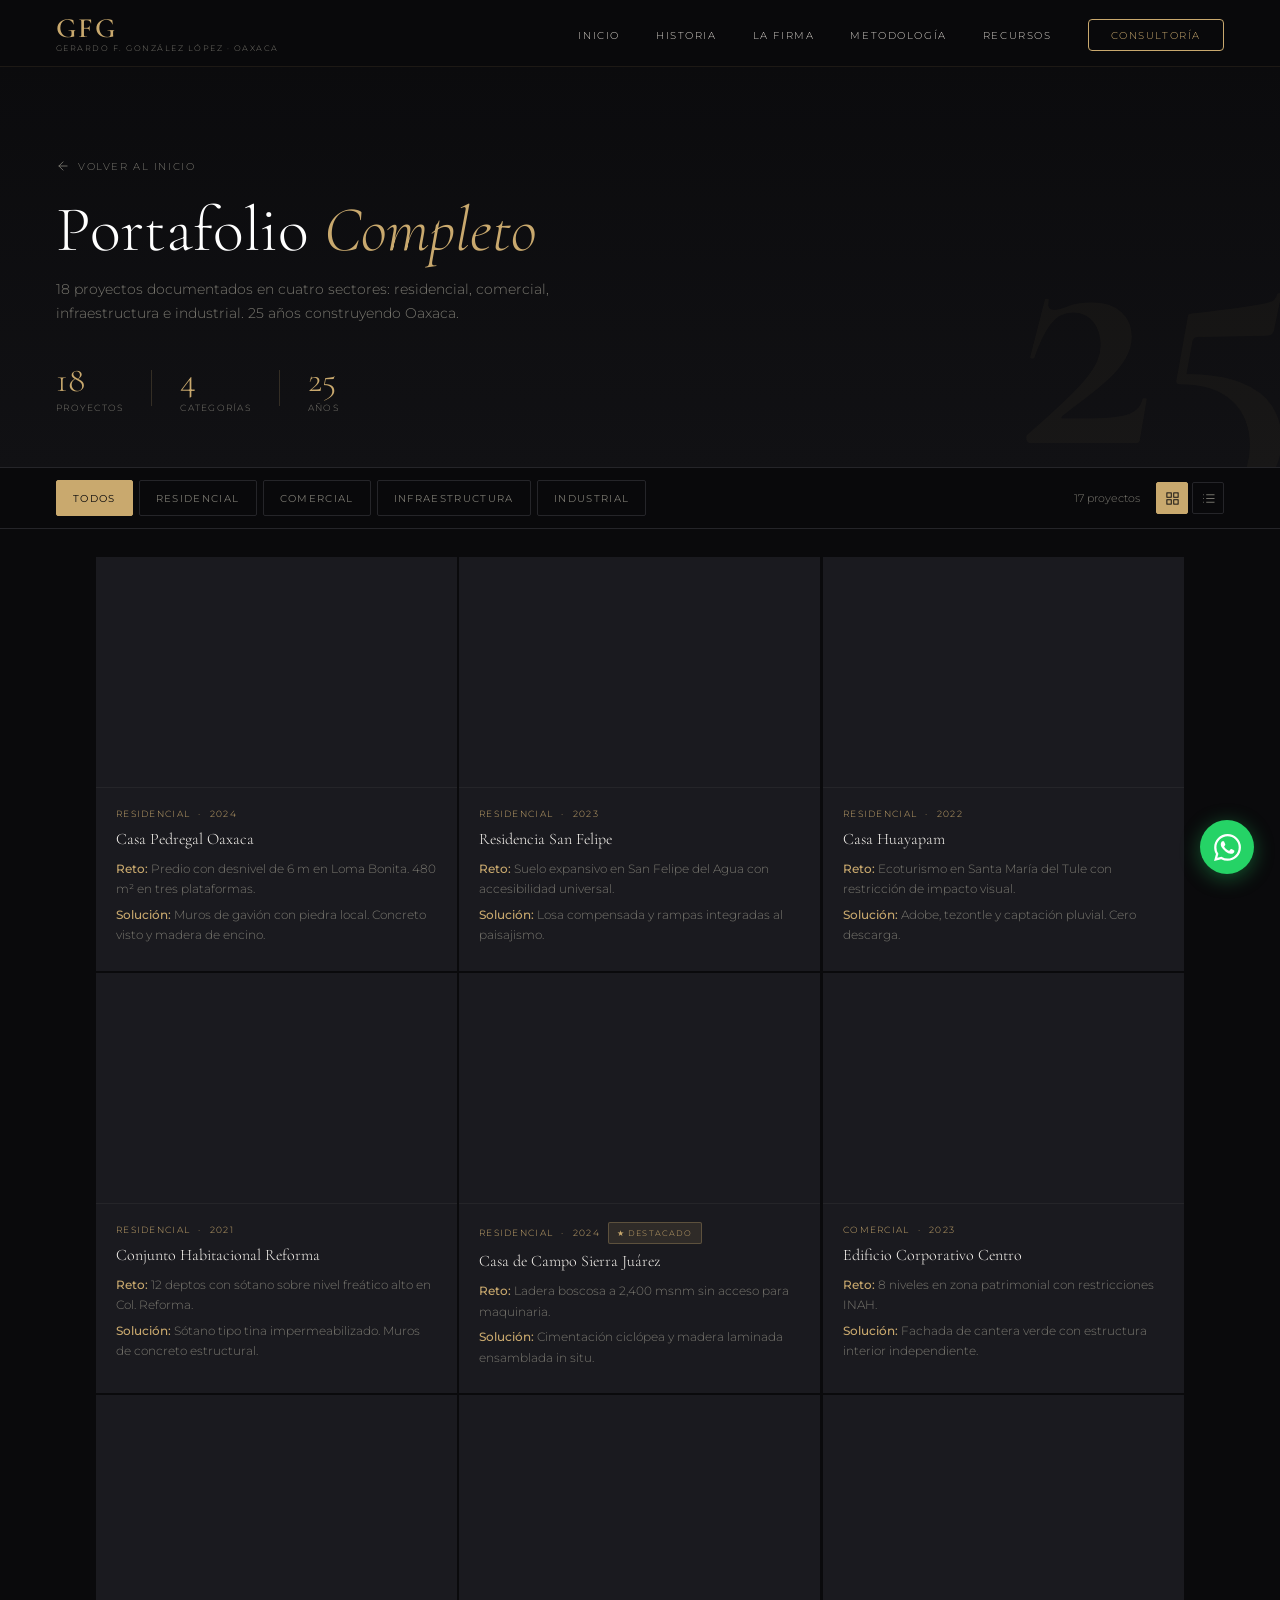
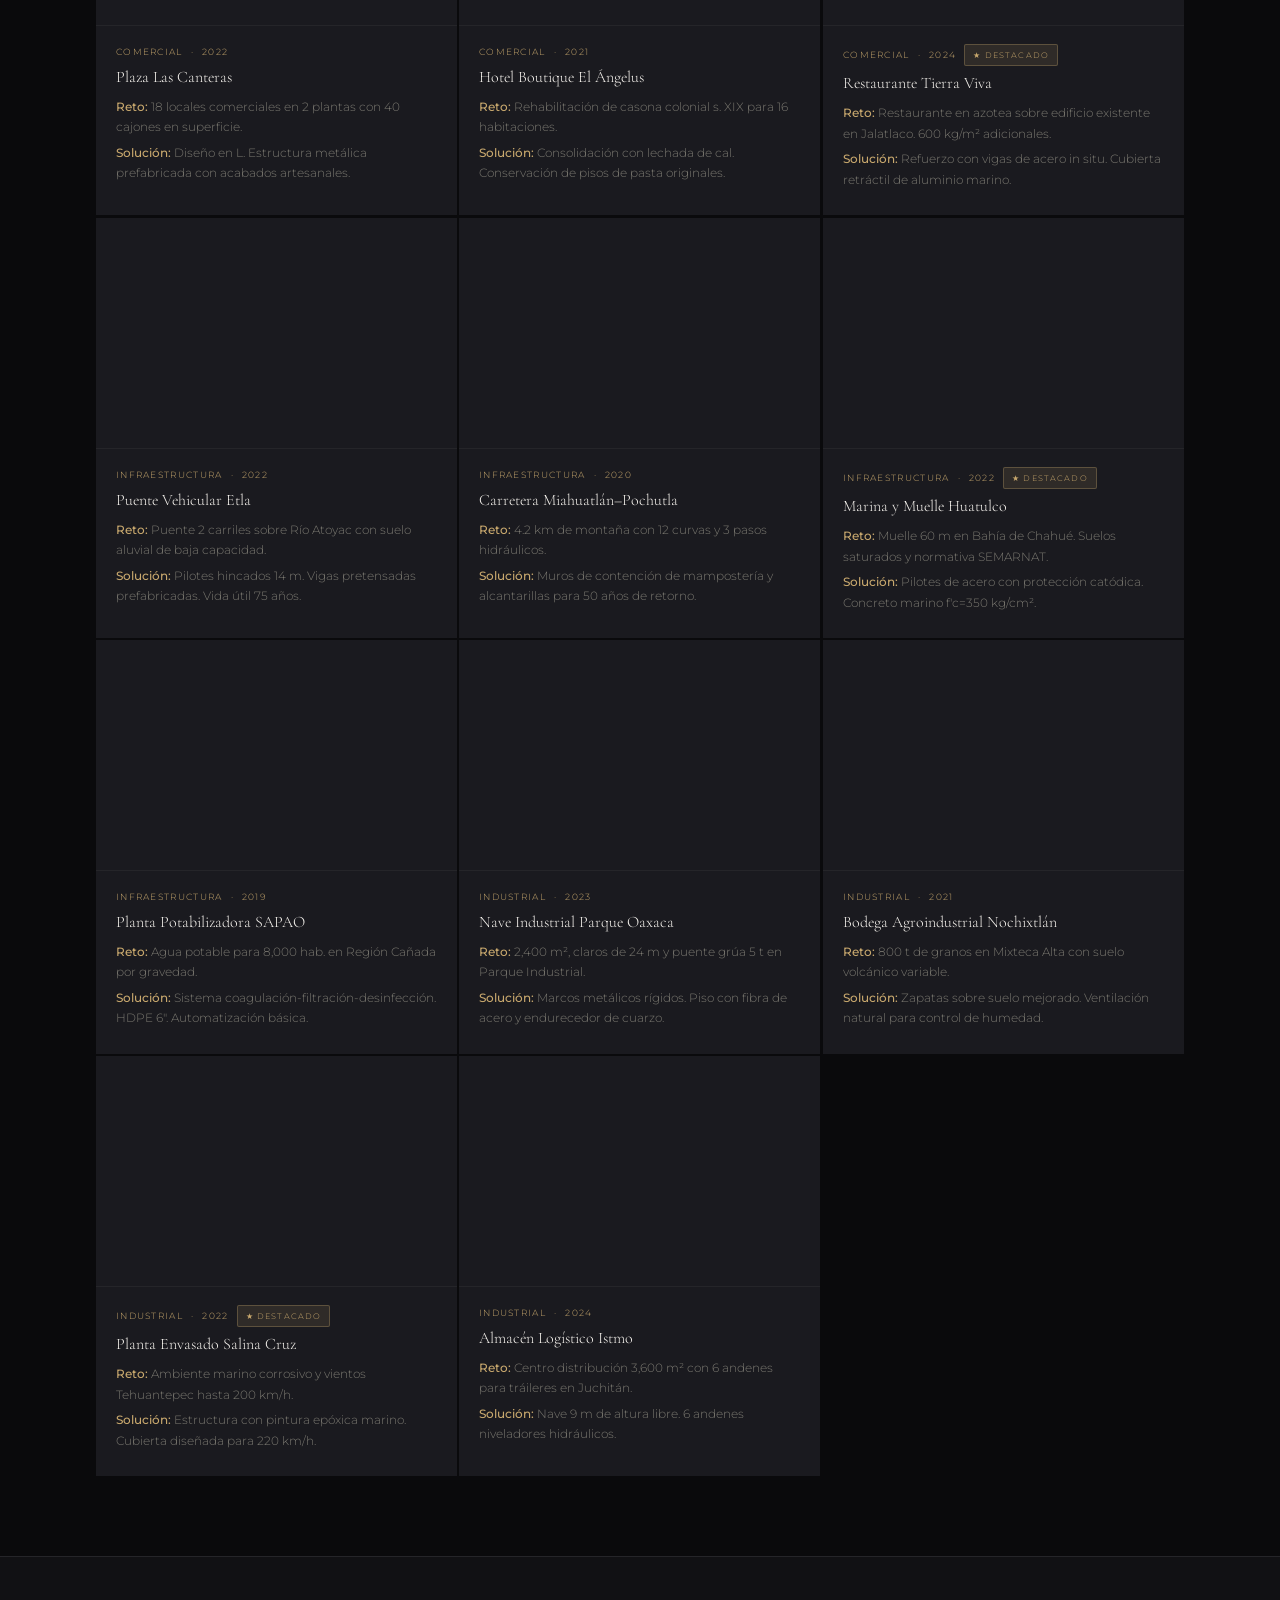
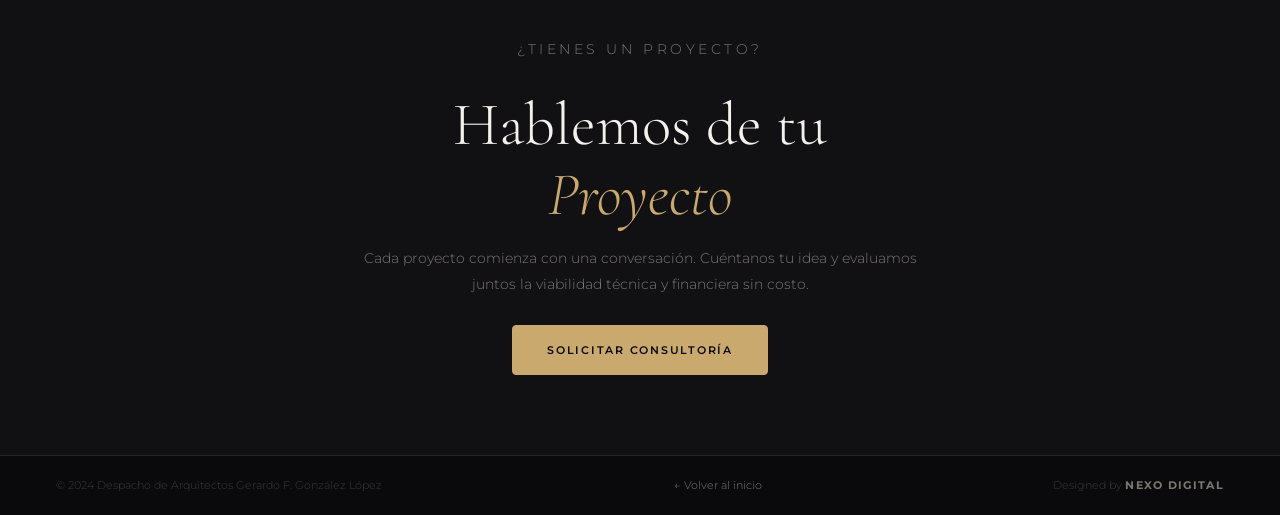
==== commit 21072c6a: "Add files via upload" ====
--- a/portafolio.html
+++ b/portafolio.html
@@ -1,30 +1,31 @@
 <!DOCTYPE html>
 <html lang="es">
 <head>
-  <meta charset="UTF-8" />
-  <meta name="viewport" content="width=device-width, initial-scale=1.0" />
-  <title>Portafolio Completo — Despacho Gerardo F. González López</title>
-  <link rel="stylesheet" href="styles.css" />
-  <link rel="stylesheet" href="portafolio.css" />
-  <link rel="preconnect" href="https://fonts.googleapis.com" />
-  <link rel="preconnect" href="https://fonts.gstatic.com" crossorigin />
-  <link href="https://fonts.googleapis.com/css2?family=Cormorant+Garamond:ital,wght@0,300;0,400;0,600;1,300;1,400&family=Montserrat:wght@300;400;500;600&display=swap" rel="stylesheet" />
+  <meta charset="UTF-8"/>
+  <meta name="viewport" content="width=device-width, initial-scale=1.0, viewport-fit=cover"/>
+  <meta name="theme-color" content="#0A0A0C"/>
+  <meta name="description" content="Portafolio completo — Despacho de Arquitectos Gerardo F. González López. 18 proyectos en Oaxaca: residencial, comercial, infraestructura e industrial."/>
+  <title>Portafolio — Despacho GFG Arquitectura Oaxaca</title>
+  <link rel="stylesheet" href="styles.css"/>
+  <link rel="stylesheet" href="portafolio.css"/>
+  <link rel="preconnect" href="https://fonts.googleapis.com"/>
+  <link rel="preconnect" href="https://fonts.gstatic.com" crossorigin/>
+  <link href="https://fonts.googleapis.com/css2?family=Cormorant+Garamond:ital,wght@0,300;0,400;0,600;1,300;1,400&family=Montserrat:wght@300;400;500;600&display=swap" rel="stylesheet"/>
 </head>
-<body class="page-portafolio">
-
-  <!-- ========== NAVBAR ========== -->
-  <nav id="navbar" class="scrolled">
+<body>
+
+  <!-- NAVBAR -->
+  <nav id="navbar">
     <div class="nav-logo">
-      <a href="index.html" style="text-decoration:none">
+      <a href="index.html" style="text-decoration:none;display:flex;flex-direction:column">
         <span class="logo-main">GFG</span>
         <span class="logo-sub">Gerardo F. González López · Oaxaca</span>
       </a>
     </div>
-    <button class="nav-toggle" id="navToggle" aria-label="Menú">
-      <span></span><span></span><span></span>
-    </button>
+    <button class="nav-toggle" id="navToggle" aria-label="Abrir menú"><span></span><span></span><span></span></button>
     <ul class="nav-links" id="navLinks">
       <li><a href="index.html">Inicio</a></li>
+      <li><a href="index.html#historia">Historia</a></li>
       <li><a href="index.html#firma">La Firma</a></li>
       <li><a href="index.html#metodologia">Metodología</a></li>
       <li><a href="index.html#blog">Recursos</a></li>
@@ -32,347 +33,289 @@
     </ul>
   </nav>
 
-  <!-- ========== HERO ========== -->
+  <!-- HERO -->
   <header class="pf-hero">
-    <div class="pf-hero-bg"></div>
-    <div class="pf-hero-overlay"></div>
-    <div class="pf-hero-content">
-      <a href="index.html" class="pf-back-link">
-        <svg viewBox="0 0 24 24" fill="none" stroke="currentColor" stroke-width="1.5" stroke-linecap="round"><path d="M19 12H5M12 5l-7 7 7 7"/></svg>
-        Volver al inicio
-      </a>
-      <p class="section-eyebrow">Obra documentada · 25 años</p>
-      <h1 class="pf-hero-title">Portafolio <em>Completo</em></h1>
-      <p class="pf-hero-desc">Proyectos residenciales, comerciales, de infraestructura e industriales en Oaxaca y el sureste de México.</p>
-      <div class="pf-hero-stats">
-        <div class="pf-stat">
-          <span class="pf-stat-n" data-target="18">0</span>
-          <span class="pf-stat-lbl">Proyectos</span>
-        </div>
-        <div class="pf-stat-sep"></div>
-        <div class="pf-stat">
-          <span class="pf-stat-n" data-target="4">0</span>
-          <span class="pf-stat-lbl">Categorías</span>
-        </div>
-        <div class="pf-stat-sep"></div>
-        <div class="pf-stat">
-          <span class="pf-stat-n" data-target="25">0</span>
-          <span class="pf-stat-lbl">Años de trayectoria</span>
-        </div>
-      </div>
+    <a href="index.html" class="pf-back-link">
+      <svg viewBox="0 0 24 24" fill="none" stroke="currentColor" stroke-width="1.5" stroke-linecap="round"><path d="M19 12H5M12 5l-7 7 7 7"/></svg>
+      Volver al inicio
+    </a>
+    <h1 class="pf-hero-title">Portafolio <em>Completo</em></h1>
+    <p class="pf-hero-desc">18 proyectos documentados en cuatro sectores: residencial, comercial, infraestructura e industrial. 25 años construyendo Oaxaca.</p>
+    <div class="pf-hero-stats">
+      <div class="pf-stat"><span class="pf-stat-n" data-target="18">0</span><span class="pf-stat-lbl">Proyectos</span></div>
+      <div class="pf-stat-sep"></div>
+      <div class="pf-stat"><span class="pf-stat-n" data-target="4">0</span><span class="pf-stat-lbl">Categorías</span></div>
+      <div class="pf-stat-sep"></div>
+      <div class="pf-stat"><span class="pf-stat-n" data-target="25">0</span><span class="pf-stat-lbl">Años</span></div>
     </div>
   </header>
 
-  <!-- ========== CONTROLES ========== -->
-  <div class="pf-controls" id="pfControls">
-    <div class="pf-filters">
-      <button class="filter-btn active" data-filter="all">Todos</button>
-      <button class="filter-btn" data-filter="residencial">Residencial</button>
-      <button class="filter-btn" data-filter="infraestructura">Infraestructura</button>
-      <button class="filter-btn" data-filter="comercial">Comercial</button>
-      <button class="filter-btn" data-filter="industrial">Industrial</button>
-    </div>
-    <div class="pf-right-controls">
-      <div class="pf-view-toggle">
-        <button class="view-btn active" id="viewGrid" aria-label="Cuadrícula">
-          <svg viewBox="0 0 20 20" fill="currentColor"><rect x="1" y="1" width="7" height="7" rx="1"/><rect x="12" y="1" width="7" height="7" rx="1"/><rect x="1" y="12" width="7" height="7" rx="1"/><rect x="12" y="12" width="7" height="7" rx="1"/></svg>
+  <!-- CONTROLES -->
+  <div class="pf-controls">
+    <div class="pf-filters" role="group" aria-label="Filtrar por categoría">
+      <button class="filter-btn active" data-cat="all">Todos</button>
+      <button class="filter-btn" data-cat="residencial">Residencial</button>
+      <button class="filter-btn" data-cat="comercial">Comercial</button>
+      <button class="filter-btn" data-cat="infraestructura">Infraestructura</button>
+      <button class="filter-btn" data-cat="industrial">Industrial</button>
+    </div>
+    <div class="pf-controls-right">
+      <span class="pf-count" id="pfCount">18 proyectos</span>
+      <div class="view-toggle" role="group" aria-label="Vista">
+        <button class="view-btn active" data-view="grid" aria-label="Vista cuadrícula">
+          <svg viewBox="0 0 24 24" fill="none" stroke="currentColor" stroke-width="1.5"><rect x="3" y="3" width="7" height="7"/><rect x="14" y="3" width="7" height="7"/><rect x="3" y="14" width="7" height="7"/><rect x="14" y="14" width="7" height="7"/></svg>
         </button>
-        <button class="view-btn" id="viewList" aria-label="Lista">
-          <svg viewBox="0 0 20 20" fill="currentColor"><rect x="1" y="2" width="18" height="3" rx="1"/><rect x="1" y="8.5" width="18" height="3" rx="1"/><rect x="1" y="15" width="18" height="3" rx="1"/></svg>
+        <button class="view-btn" data-view="list" aria-label="Vista lista">
+          <svg viewBox="0 0 24 24" fill="none" stroke="currentColor" stroke-width="1.5"><path d="M9 6h12M9 12h12M9 18h12M4 6h.01M4 12h.01M4 18h.01" stroke-linecap="round"/></svg>
         </button>
       </div>
-      <div class="pf-count" id="pfCount">Mostrando <strong>18</strong> proyectos</div>
     </div>
   </div>
 
-  <!-- ========== PROYECTOS ========== -->
-  <main class="pf-main">
+  <!-- GRID DE PROYECTOS -->
+  <div class="pf-main">
     <div class="pf-grid" id="pfGrid">
 
       <!-- RESIDENCIAL -->
-      <article class="pf-card" data-category="residencial" data-id="r1">
-        <div class="pf-card-img" style="background-image:url('https://images.unsplash.com/photo-1613977257363-707ba9348227?w=900&q=80')">
-          <span class="pf-badge pf-badge--cat">Residencial</span>
-          <div class="pf-card-hover"><button class="pf-btn-detail">Ver detalle</button></div>
-        </div>
-        <div class="pf-card-body">
-          <div class="pf-card-meta"><span>2022</span><span class="sep">·</span><span>Oaxaca, Oax.</span></div>
+      <article class="pf-card" data-cat="residencial">
+        <div class="pf-card-img" style="background-image:url('https://images.unsplash.com/photo-1600585154340-be6161a56a0c?w=700&q=80')">
+          <div class="pf-card-img-overlay"><button class="pf-btn-detail" data-project="Casa Pedregal Oaxaca">Ver detalles</button></div>
+        </div>
+        <div class="pf-card-body">
+          <div class="pf-card-meta"><span>Residencial</span><span>·</span><span>2024</span></div>
           <h2>Casa Pedregal Oaxaca</h2>
-          <p class="pf-card-challenge"><strong>Reto:</strong> Terreno con desnivel de 6m y suelo volcánico variable.</p>
-          <p class="pf-card-solution"><strong>Solución:</strong> Cimentación profunda con micropilotes y diseño escalonado.</p>
-          <div class="pf-card-tags"><span>Cimentación</span><span>Diseño estructural</span><span>680 m²</span></div>
-        </div>
-      </article>
-
-      <article class="pf-card" data-category="residencial" data-id="r2">
-        <div class="pf-card-img" style="background-image:url('https://images.unsplash.com/photo-1600596542815-ffad4c1539a9?w=900&q=80')">
-          <span class="pf-badge pf-badge--cat">Residencial</span>
-          <div class="pf-card-hover"><button class="pf-btn-detail">Ver detalle</button></div>
-        </div>
-        <div class="pf-card-body">
-          <div class="pf-card-meta"><span>2024</span><span class="sep">·</span><span>San Felipe del Agua, Oax.</span></div>
+          <p class="pf-card-challenge"><strong>Reto:</strong> Predio con desnivel de 6 m en Loma Bonita. 480 m² en tres plataformas.</p>
+          <p class="pf-card-solution"><strong>Solución:</strong> Muros de gavión con piedra local. Concreto visto y madera de encino.</p>
+        </div>
+      </article>
+
+      <article class="pf-card" data-cat="residencial">
+        <div class="pf-card-img" style="background-image:url('https://images.unsplash.com/photo-1512917774080-9991f1c4c750?w=700&q=80')">
+          <div class="pf-card-img-overlay"><button class="pf-btn-detail" data-project="Residencia San Felipe">Ver detalles</button></div>
+        </div>
+        <div class="pf-card-body">
+          <div class="pf-card-meta"><span>Residencial</span><span>·</span><span>2023</span></div>
           <h2>Residencia San Felipe</h2>
-          <p class="pf-card-challenge"><strong>Reto:</strong> Integración de sótano triple en zona de sismicidad media.</p>
-          <p class="pf-card-solution"><strong>Solución:</strong> Sistema de aislamiento sísmico con disipadores de energía.</p>
-          <div class="pf-card-tags"><span>Sismoresistente</span><span>Sótano</span><span>1,200 m²</span></div>
-        </div>
-      </article>
-
-      <article class="pf-card" data-category="residencial" data-id="r3">
-        <div class="pf-card-img" style="background-image:url('https://images.unsplash.com/photo-1512917774080-9991f1c4c750?w=900&q=80')">
-          <span class="pf-badge pf-badge--cat">Residencial</span>
-          <div class="pf-card-hover"><button class="pf-btn-detail">Ver detalle</button></div>
-        </div>
-        <div class="pf-card-body">
-          <div class="pf-card-meta"><span>2021</span><span class="sep">·</span><span>Huayapam, Oax.</span></div>
+          <p class="pf-card-challenge"><strong>Reto:</strong> Suelo expansivo en San Felipe del Agua con accesibilidad universal.</p>
+          <p class="pf-card-solution"><strong>Solución:</strong> Losa compensada y rampas integradas al paisajismo.</p>
+        </div>
+      </article>
+
+      <article class="pf-card" data-cat="residencial">
+        <div class="pf-card-img" style="background-image:url('https://images.unsplash.com/photo-1600596542815-ffad4c1539a9?w=700&q=80')">
+          <div class="pf-card-img-overlay"><button class="pf-btn-detail" data-project="Casa Huayapam">Ver detalles</button></div>
+        </div>
+        <div class="pf-card-body">
+          <div class="pf-card-meta"><span>Residencial</span><span>·</span><span>2022</span></div>
           <h2>Casa Huayapam</h2>
-          <p class="pf-card-challenge"><strong>Reto:</strong> Construcción en ladera con pendiente del 35% y acceso limitado.</p>
-          <p class="pf-card-solution"><strong>Solución:</strong> Estructura en voladizo con muros de contención escalonados.</p>
-          <div class="pf-card-tags"><span>Ladera</span><span>Voladizo</span><span>420 m²</span></div>
-        </div>
-      </article>
-
-      <article class="pf-card" data-category="residencial" data-id="r4">
-        <div class="pf-card-img" style="background-image:url('https://images.unsplash.com/photo-1564013799919-ab600027ffc6?w=900&q=80')">
-          <span class="pf-badge pf-badge--cat">Residencial</span>
-          <div class="pf-card-hover"><button class="pf-btn-detail">Ver detalle</button></div>
-        </div>
-        <div class="pf-card-body">
-          <div class="pf-card-meta"><span>2023</span><span class="sep">·</span><span>Colonia Reforma, Oax.</span></div>
+          <p class="pf-card-challenge"><strong>Reto:</strong> Ecoturismo en Santa María del Tule con restricción de impacto visual.</p>
+          <p class="pf-card-solution"><strong>Solución:</strong> Adobe, tezontle y captación pluvial. Cero descarga.</p>
+        </div>
+      </article>
+
+      <article class="pf-card" data-cat="residencial">
+        <div class="pf-card-img" style="background-image:url('https://images.unsplash.com/photo-1545324418-cc1a3fa10c00?w=700&q=80')">
+          <div class="pf-card-img-overlay"><button class="pf-btn-detail" data-project="Conjunto Habitacional Reforma">Ver detalles</button></div>
+        </div>
+        <div class="pf-card-body">
+          <div class="pf-card-meta"><span>Residencial</span><span>·</span><span>2021</span></div>
           <h2>Conjunto Habitacional Reforma</h2>
-          <p class="pf-card-challenge"><strong>Reto:</strong> 6 viviendas en predio angosto con colindancias en tres lados.</p>
-          <p class="pf-card-solution"><strong>Solución:</strong> Diseño con pozos de luz y marcos de concreto adosados.</p>
-          <div class="pf-card-tags"><span>Conjunto</span><span>6 viviendas</span><span>780 m²</span></div>
-        </div>
-      </article>
-
-      <article class="pf-card pf-card--featured" data-category="residencial" data-id="r5">
-        <div class="pf-card-img" style="background-image:url('https://images.unsplash.com/photo-1600585154340-be6161a56a0c?w=900&q=80')">
-          <span class="pf-badge pf-badge--cat">Residencial</span>
-          <span class="pf-badge pf-badge--gold">★ Destacado</span>
-          <div class="pf-card-hover"><button class="pf-btn-detail">Ver detalle</button></div>
-        </div>
-        <div class="pf-card-body">
-          <div class="pf-card-meta"><span>2024</span><span class="sep">·</span><span>Sierra Juárez, Oax.</span></div>
+          <p class="pf-card-challenge"><strong>Reto:</strong> 12 deptos con sótano sobre nivel freático alto en Col. Reforma.</p>
+          <p class="pf-card-solution"><strong>Solución:</strong> Sótano tipo tina impermeabilizado. Muros de concreto estructural.</p>
+        </div>
+      </article>
+
+      <article class="pf-card" data-cat="residencial">
+        <div class="pf-card-img" style="background-image:url('https://images.unsplash.com/photo-1449824913935-59a10b8d2000?w=700&q=80')">
+          <div class="pf-card-img-overlay"><button class="pf-btn-detail" data-project="Casa de Campo Sierra Juárez">Ver detalles</button></div>
+        </div>
+        <div class="pf-card-body">
+          <div class="pf-card-meta"><span>Residencial</span><span>·</span><span>2024</span><span class="pf-badge">★ Destacado</span></div>
           <h2>Casa de Campo Sierra Juárez</h2>
-          <p class="pf-card-challenge"><strong>Reto:</strong> Construcción en zona boscosa con acceso limitado y clima extremo.</p>
-          <p class="pf-card-solution"><strong>Solución:</strong> Madera laminada local con cimentación ciclópea de mínimo impacto ambiental.</p>
-          <div class="pf-card-tags"><span>Madera laminada</span><span>Bioclimático</span><span>320 m²</span></div>
+          <p class="pf-card-challenge"><strong>Reto:</strong> Ladera boscosa a 2,400 msnm sin acceso para maquinaria.</p>
+          <p class="pf-card-solution"><strong>Solución:</strong> Cimentación ciclópea y madera laminada ensamblada in situ.</p>
         </div>
       </article>
 
       <!-- COMERCIAL -->
-      <article class="pf-card" data-category="comercial" data-id="c1">
-        <div class="pf-card-img" style="background-image:url('https://images.unsplash.com/photo-1486325212027-8081e485255e?w=900&q=80')">
-          <span class="pf-badge pf-badge--cat">Comercial</span>
-          <div class="pf-card-hover"><button class="pf-btn-detail">Ver detalle</button></div>
-        </div>
-        <div class="pf-card-body">
-          <div class="pf-card-meta"><span>2023</span><span class="sep">·</span><span>Centro Histórico, Oax.</span></div>
+      <article class="pf-card" data-cat="comercial">
+        <div class="pf-card-img" style="background-image:url('https://images.unsplash.com/photo-1486325212027-8081e485255e?w=700&q=80')">
+          <div class="pf-card-img-overlay"><button class="pf-btn-detail" data-project="Edificio Corporativo Centro">Ver detalles</button></div>
+        </div>
+        <div class="pf-card-body">
+          <div class="pf-card-meta"><span>Comercial</span><span>·</span><span>2023</span></div>
           <h2>Edificio Corporativo Centro</h2>
           <p class="pf-card-challenge"><strong>Reto:</strong> 8 niveles en zona patrimonial con restricciones INAH.</p>
           <p class="pf-card-solution"><strong>Solución:</strong> Fachada de cantera verde con estructura interior independiente.</p>
-          <div class="pf-card-tags"><span>Patrimonio</span><span>8 niveles</span><span>3,200 m²</span></div>
-        </div>
-      </article>
-
-      <article class="pf-card" data-category="comercial" data-id="c2">
-        <div class="pf-card-img" style="background-image:url('https://images.unsplash.com/photo-1555396273-367ea4eb4db5?w=900&q=80')">
-          <span class="pf-badge pf-badge--cat">Comercial</span>
-          <div class="pf-card-hover"><button class="pf-btn-detail">Ver detalle</button></div>
-        </div>
-        <div class="pf-card-body">
-          <div class="pf-card-meta"><span>2022</span><span class="sep">·</span><span>Oaxaca, Oax.</span></div>
-          <h2>Plaza Comercial Las Canteras</h2>
-          <p class="pf-card-challenge"><strong>Reto:</strong> Renovación estructural con locatarios en operación continua.</p>
-          <p class="pf-card-solution"><strong>Solución:</strong> Refuerzo por etapas con apuntalamiento temporal nocturno.</p>
-          <div class="pf-card-tags"><span>Renovación</span><span>En operación</span><span>2,100 m²</span></div>
-        </div>
-      </article>
-
-      <article class="pf-card" data-category="comercial" data-id="c3">
-        <div class="pf-card-img" style="background-image:url('https://images.unsplash.com/photo-1497366216548-37526070297c?w=900&q=80')">
-          <span class="pf-badge pf-badge--cat">Comercial</span>
-          <div class="pf-card-hover"><button class="pf-btn-detail">Ver detalle</button></div>
-        </div>
-        <div class="pf-card-body">
-          <div class="pf-card-meta"><span>2020</span><span class="sep">·</span><span>Oaxaca, Oax.</span></div>
+        </div>
+      </article>
+
+      <article class="pf-card" data-cat="comercial">
+        <div class="pf-card-img" style="background-image:url('https://images.unsplash.com/photo-1555636222-cae831e670b3?w=700&q=80')">
+          <div class="pf-card-img-overlay"><button class="pf-btn-detail" data-project="Plaza Las Canteras">Ver detalles</button></div>
+        </div>
+        <div class="pf-card-body">
+          <div class="pf-card-meta"><span>Comercial</span><span>·</span><span>2022</span></div>
+          <h2>Plaza Las Canteras</h2>
+          <p class="pf-card-challenge"><strong>Reto:</strong> 18 locales comerciales en 2 plantas con 40 cajones en superficie.</p>
+          <p class="pf-card-solution"><strong>Solución:</strong> Diseño en L. Estructura metálica prefabricada con acabados artesanales.</p>
+        </div>
+      </article>
+
+      <article class="pf-card" data-cat="comercial">
+        <div class="pf-card-img" style="background-image:url('https://images.unsplash.com/photo-1566073771259-6a8506099945?w=700&q=80')">
+          <div class="pf-card-img-overlay"><button class="pf-btn-detail" data-project="Hotel Boutique El Ángelus">Ver detalles</button></div>
+        </div>
+        <div class="pf-card-body">
+          <div class="pf-card-meta"><span>Comercial</span><span>·</span><span>2021</span></div>
           <h2>Hotel Boutique El Ángelus</h2>
-          <p class="pf-card-challenge"><strong>Reto:</strong> Remodelación de casona colonial del siglo XIX sin alterar estructura original.</p>
-          <p class="pf-card-solution"><strong>Solución:</strong> Instalaciones modernas con técnica de restauración patrimonial.</p>
-          <div class="pf-card-tags"><span>Restauración</span><span>Patrimonio</span><span>1,500 m²</span></div>
-        </div>
-      </article>
-
-      <article class="pf-card pf-card--featured" data-category="comercial" data-id="c4">
-        <div class="pf-card-img" style="background-image:url('https://images.unsplash.com/photo-1577495508048-b635879837f1?w=900&q=80')">
-          <span class="pf-badge pf-badge--cat">Comercial</span>
-          <span class="pf-badge pf-badge--gold">★ Destacado</span>
-          <div class="pf-card-hover"><button class="pf-btn-detail">Ver detalle</button></div>
-        </div>
-        <div class="pf-card-body">
-          <div class="pf-card-meta"><span>2023</span><span class="sep">·</span><span>Jalatlaco, Oax.</span></div>
+          <p class="pf-card-challenge"><strong>Reto:</strong> Rehabilitación de casona colonial s. XIX para 16 habitaciones.</p>
+          <p class="pf-card-solution"><strong>Solución:</strong> Consolidación con lechada de cal. Conservación de pisos de pasta originales.</p>
+        </div>
+      </article>
+
+      <article class="pf-card" data-cat="comercial">
+        <div class="pf-card-img" style="background-image:url('https://images.unsplash.com/photo-1414235077428-338989a2e8c0?w=700&q=80')">
+          <div class="pf-card-img-overlay"><button class="pf-btn-detail" data-project="Restaurante Tierra Viva">Ver detalles</button></div>
+        </div>
+        <div class="pf-card-body">
+          <div class="pf-card-meta"><span>Comercial</span><span>·</span><span>2024</span><span class="pf-badge">★ Destacado</span></div>
           <h2>Restaurante Tierra Viva</h2>
-          <p class="pf-card-challenge"><strong>Reto:</strong> Terraza cubierta sin alterar la estructura centenaria de la casona.</p>
-          <p class="pf-card-solution"><strong>Solución:</strong> Estructura metálica autoportante con cubierta de vidrio templado.</p>
-          <div class="pf-card-tags"><span>Terraza</span><span>Vidrio templado</span><span>280 m²</span></div>
+          <p class="pf-card-challenge"><strong>Reto:</strong> Restaurante en azotea sobre edificio existente en Jalatlaco. 600 kg/m² adicionales.</p>
+          <p class="pf-card-solution"><strong>Solución:</strong> Refuerzo con vigas de acero in situ. Cubierta retráctil de aluminio marino.</p>
         </div>
       </article>
 
       <!-- INFRAESTRUCTURA -->
-      <article class="pf-card" data-category="infraestructura" data-id="i1">
-        <div class="pf-card-img" style="background-image:url('https://images.unsplash.com/photo-1558618666-fcd25c85cd64?w=900&q=80')">
-          <span class="pf-badge pf-badge--cat">Infraestructura</span>
-          <div class="pf-card-hover"><button class="pf-btn-detail">Ver detalle</button></div>
-        </div>
-        <div class="pf-card-body">
-          <div class="pf-card-meta"><span>2021</span><span class="sep">·</span><span>Etla, Oax.</span></div>
+      <article class="pf-card" data-cat="infraestructura">
+        <div class="pf-card-img" style="background-image:url('https://images.unsplash.com/photo-1477959858617-67f85cf4f1df?w=700&q=80')">
+          <div class="pf-card-img-overlay"><button class="pf-btn-detail" data-project="Puente Vehicular Etla">Ver detalles</button></div>
+        </div>
+        <div class="pf-card-body">
+          <div class="pf-card-meta"><span>Infraestructura</span><span>·</span><span>2022</span></div>
           <h2>Puente Vehicular Etla</h2>
-          <p class="pf-card-challenge"><strong>Reto:</strong> Cruce de 32m sobre río con crecidas estacionales y suelo blando.</p>
-          <p class="pf-card-solution"><strong>Solución:</strong> Puente de concreto presforzado sobre pilotes colados en sitio.</p>
-          <div class="pf-card-tags"><span>Presforzado</span><span>Pilotes</span><span>32 m</span></div>
-        </div>
-      </article>
-
-      <article class="pf-card" data-category="infraestructura" data-id="i2">
-        <div class="pf-card-img" style="background-image:url('https://images.unsplash.com/photo-1545558014-8692077e9b5c?w=900&q=80')">
-          <span class="pf-badge pf-badge--cat">Infraestructura</span>
-          <div class="pf-card-hover"><button class="pf-btn-detail">Ver detalle</button></div>
-        </div>
-        <div class="pf-card-body">
-          <div class="pf-card-meta"><span>2019</span><span class="sep">·</span><span>Miahuatlán, Oax.</span></div>
+          <p class="pf-card-challenge"><strong>Reto:</strong> Puente 2 carriles sobre Río Atoyac con suelo aluvial de baja capacidad.</p>
+          <p class="pf-card-solution"><strong>Solución:</strong> Pilotes hincados 14 m. Vigas pretensadas prefabricadas. Vida útil 75 años.</p>
+        </div>
+      </article>
+
+      <article class="pf-card" data-cat="infraestructura">
+        <div class="pf-card-img" style="background-image:url('https://images.unsplash.com/photo-1508739773434-c26b3d09e071?w=700&q=80')">
+          <div class="pf-card-img-overlay"><button class="pf-btn-detail" data-project="Carretera Miahuatlán–Pochutla">Ver detalles</button></div>
+        </div>
+        <div class="pf-card-body">
+          <div class="pf-card-meta"><span>Infraestructura</span><span>·</span><span>2020</span></div>
           <h2>Carretera Miahuatlán–Pochutla</h2>
-          <p class="pf-card-challenge"><strong>Reto:</strong> 18 km en Sierra Sur con taludes inestables y lluvias extremas.</p>
-          <p class="pf-card-solution"><strong>Solución:</strong> Obras de drenaje mayor y menor, muros de mampostería y señalamiento.</p>
-          <div class="pf-card-tags"><span>Carretera</span><span>18 km</span><span>Drenaje</span></div>
-        </div>
-      </article>
-
-      <article class="pf-card pf-card--featured" data-category="infraestructura" data-id="i3">
-        <div class="pf-card-img" style="background-image:url('https://images.unsplash.com/photo-1486870591958-9b9d0d1dda99?w=900&q=80')">
-          <span class="pf-badge pf-badge--cat">Infraestructura</span>
-          <span class="pf-badge pf-badge--gold">★ Destacado</span>
-          <div class="pf-card-hover"><button class="pf-btn-detail">Ver detalle</button></div>
-        </div>
-        <div class="pf-card-body">
-          <div class="pf-card-meta"><span>2022</span><span class="sep">·</span><span>Huatulco, Oax.</span></div>
-          <h2>Marina y Muelle Turístico Huatulco</h2>
-          <p class="pf-card-challenge"><strong>Reto:</strong> Cimentación costera con suelos saturados y normativa ambiental marina.</p>
-          <p class="pf-card-solution"><strong>Solución:</strong> Pilotes de acero hincados con plataforma de concreto marino resistente a cloruros.</p>
-          <div class="pf-card-tags"><span>Costa</span><span>Pilotes</span><span>Concreto marino</span></div>
-        </div>
-      </article>
-
-      <article class="pf-card" data-category="infraestructura" data-id="i4">
-        <div class="pf-card-img" style="background-image:url('https://images.unsplash.com/photo-1503387762-592deb58ef4e?w=900&q=80')">
-          <span class="pf-badge pf-badge--cat">Infraestructura</span>
-          <div class="pf-card-hover"><button class="pf-btn-detail">Ver detalle</button></div>
-        </div>
-        <div class="pf-card-body">
-          <div class="pf-card-meta"><span>2020</span><span class="sep">·</span><span>Oaxaca, Oax.</span></div>
+          <p class="pf-card-challenge"><strong>Reto:</strong> 4.2 km de montaña con 12 curvas y 3 pasos hidráulicos.</p>
+          <p class="pf-card-solution"><strong>Solución:</strong> Muros de contención de mampostería y alcantarillas para 50 años de retorno.</p>
+        </div>
+      </article>
+
+      <article class="pf-card" data-cat="infraestructura">
+        <div class="pf-card-img" style="background-image:url('https://images.unsplash.com/photo-1469474968028-56623f02e42e?w=700&q=80')">
+          <div class="pf-card-img-overlay"><button class="pf-btn-detail" data-project="Marina Huatulco">Ver detalles</button></div>
+        </div>
+        <div class="pf-card-body">
+          <div class="pf-card-meta"><span>Infraestructura</span><span>·</span><span>2022</span><span class="pf-badge">★ Destacado</span></div>
+          <h2>Marina y Muelle Huatulco</h2>
+          <p class="pf-card-challenge"><strong>Reto:</strong> Muelle 60 m en Bahía de Chahué. Suelos saturados y normativa SEMARNAT.</p>
+          <p class="pf-card-solution"><strong>Solución:</strong> Pilotes de acero con protección catódica. Concreto marino f'c=350 kg/cm².</p>
+        </div>
+      </article>
+
+      <article class="pf-card" data-cat="infraestructura">
+        <div class="pf-card-img" style="background-image:url('https://images.unsplash.com/photo-1581092160607-ee22621dd758?w=700&q=80')">
+          <div class="pf-card-img-overlay"><button class="pf-btn-detail" data-project="Planta Potabilizadora SAPAO">Ver detalles</button></div>
+        </div>
+        <div class="pf-card-body">
+          <div class="pf-card-meta"><span>Infraestructura</span><span>·</span><span>2019</span></div>
           <h2>Planta Potabilizadora SAPAO</h2>
-          <p class="pf-card-challenge"><strong>Reto:</strong> Estructuras hidráulicas en zona sísmica para planta de tratamiento.</p>
-          <p class="pf-card-solution"><strong>Solución:</strong> Cisternas de concreto armado con juntas elastoméricas y recubrimiento epóxico.</p>
-          <div class="pf-card-tags"><span>Hidráulica</span><span>Antisísmica</span><span>Civil</span></div>
+          <p class="pf-card-challenge"><strong>Reto:</strong> Agua potable para 8,000 hab. en Región Cañada por gravedad.</p>
+          <p class="pf-card-solution"><strong>Solución:</strong> Sistema coagulación-filtración-desinfección. HDPE 6". Automatización básica.</p>
         </div>
       </article>
 
       <!-- INDUSTRIAL -->
-      <article class="pf-card" data-category="industrial" data-id="ind1">
-        <div class="pf-card-img" style="background-image:url('https://images.unsplash.com/photo-1504307651254-35680f356dfd?w=900&q=80')">
-          <span class="pf-badge pf-badge--cat">Industrial</span>
-          <div class="pf-card-hover"><button class="pf-btn-detail">Ver detalle</button></div>
-        </div>
-        <div class="pf-card-body">
-          <div class="pf-card-meta"><span>2023</span><span class="sep">·</span><span>Parque Industrial, Oax.</span></div>
+      <article class="pf-card" data-cat="industrial">
+        <div class="pf-card-img" style="background-image:url('https://images.unsplash.com/photo-1504307651254-35680f356dfd?w=700&q=80')">
+          <div class="pf-card-img-overlay"><button class="pf-btn-detail" data-project="Nave Industrial Parque Oaxaca">Ver detalles</button></div>
+        </div>
+        <div class="pf-card-body">
+          <div class="pf-card-meta"><span>Industrial</span><span>·</span><span>2023</span></div>
           <h2>Nave Industrial Parque Oaxaca</h2>
-          <p class="pf-card-challenge"><strong>Reto:</strong> Claros libres de 30m con cargas dinámicas de maquinaria pesada.</p>
-          <p class="pf-card-solution"><strong>Solución:</strong> Marcos rígidos de acero con análisis de vibración dinámica.</p>
-          <div class="pf-card-tags"><span>Acero</span><span>30m claro</span><span>4,200 m²</span></div>
-        </div>
-      </article>
-
-      <article class="pf-card" data-category="industrial" data-id="ind2">
-        <div class="pf-card-img" style="background-image:url('https://images.unsplash.com/photo-1565793298595-6a879b1d9492?w=900&q=80')">
-          <span class="pf-badge pf-badge--cat">Industrial</span>
-          <div class="pf-card-hover"><button class="pf-btn-detail">Ver detalle</button></div>
-        </div>
-        <div class="pf-card-body">
-          <div class="pf-card-meta"><span>2021</span><span class="sep">·</span><span>Nochixtlán, Oax.</span></div>
+          <p class="pf-card-challenge"><strong>Reto:</strong> 2,400 m², claros de 24 m y puente grúa 5 t en Parque Industrial.</p>
+          <p class="pf-card-solution"><strong>Solución:</strong> Marcos metálicos rígidos. Piso con fibra de acero y endurecedor de cuarzo.</p>
+        </div>
+      </article>
+
+      <article class="pf-card" data-cat="industrial">
+        <div class="pf-card-img" style="background-image:url('https://images.unsplash.com/photo-1586528116311-ad8dd3c8310d?w=700&q=80')">
+          <div class="pf-card-img-overlay"><button class="pf-btn-detail" data-project="Bodega Agroindustrial Nochixtlán">Ver detalles</button></div>
+        </div>
+        <div class="pf-card-body">
+          <div class="pf-card-meta"><span>Industrial</span><span>·</span><span>2021</span></div>
           <h2>Bodega Agroindustrial Nochixtlán</h2>
-          <p class="pf-card-challenge"><strong>Reto:</strong> Almacenamiento a granel con carga de 8 t/m² en zona sísmica.</p>
-          <p class="pf-card-solution"><strong>Solución:</strong> Losa industrial con fibras metálicas y muros de block de concreto vibrado.</p>
-          <div class="pf-card-tags"><span>Agroindustria</span><span>8 t/m²</span><span>1,800 m²</span></div>
-        </div>
-      </article>
-
-      <article class="pf-card pf-card--featured" data-category="industrial" data-id="ind3">
-        <div class="pf-card-img" style="background-image:url('https://images.unsplash.com/photo-1518770660439-4636190af475?w=900&q=80')">
-          <span class="pf-badge pf-badge--cat">Industrial</span>
-          <span class="pf-badge pf-badge--gold">★ Destacado</span>
-          <div class="pf-card-hover"><button class="pf-btn-detail">Ver detalle</button></div>
-        </div>
-        <div class="pf-card-body">
-          <div class="pf-card-meta"><span>2024</span><span class="sep">·</span><span>Salina Cruz, Oax.</span></div>
-          <h2>Planta de Envasado Salina Cruz</h2>
-          <p class="pf-card-challenge"><strong>Reto:</strong> Ambiente marino agresivo con alta corrosión e inocuidad alimentaria.</p>
-          <p class="pf-card-solution"><strong>Solución:</strong> Acero galvanizado en caliente con recubrimientos epóxicos y drenaje integral.</p>
-          <div class="pf-card-tags"><span>Anti-corrosión</span><span>Costera</span><span>2,600 m²</span></div>
-        </div>
-      </article>
-
-      <article class="pf-card" data-category="industrial" data-id="ind4">
-        <div class="pf-card-img" style="background-image:url('https://images.unsplash.com/photo-1486406146926-c627a92ad1ab?w=900&q=80')">
-          <span class="pf-badge pf-badge--cat">Industrial</span>
-          <div class="pf-card-hover"><button class="pf-btn-detail">Ver detalle</button></div>
-        </div>
-        <div class="pf-card-body">
-          <div class="pf-card-meta"><span>2022</span><span class="sep">·</span><span>Ixtepec, Oax.</span></div>
+          <p class="pf-card-challenge"><strong>Reto:</strong> 800 t de granos en Mixteca Alta con suelo volcánico variable.</p>
+          <p class="pf-card-solution"><strong>Solución:</strong> Zapatas sobre suelo mejorado. Ventilación natural para control de humedad.</p>
+        </div>
+      </article>
+
+      <article class="pf-card" data-cat="industrial">
+        <div class="pf-card-img" style="background-image:url('https://images.unsplash.com/photo-1565793979648-ac1d7bfe4453?w=700&q=80')">
+          <div class="pf-card-img-overlay"><button class="pf-btn-detail" data-project="Planta Envasado Salina Cruz">Ver detalles</button></div>
+        </div>
+        <div class="pf-card-body">
+          <div class="pf-card-meta"><span>Industrial</span><span>·</span><span>2022</span><span class="pf-badge">★ Destacado</span></div>
+          <h2>Planta Envasado Salina Cruz</h2>
+          <p class="pf-card-challenge"><strong>Reto:</strong> Ambiente marino corrosivo y vientos Tehuantepec hasta 200 km/h.</p>
+          <p class="pf-card-solution"><strong>Solución:</strong> Estructura con pintura epóxica marino. Cubierta diseñada para 220 km/h.</p>
+        </div>
+      </article>
+
+      <article class="pf-card" data-cat="industrial">
+        <div class="pf-card-img" style="background-image:url('https://images.unsplash.com/photo-1553413077-190dd305871c?w=700&q=80')">
+          <div class="pf-card-img-overlay"><button class="pf-btn-detail" data-project="Almacén Logístico Istmo">Ver detalles</button></div>
+        </div>
+        <div class="pf-card-body">
+          <div class="pf-card-meta"><span>Industrial</span><span>·</span><span>2024</span></div>
           <h2>Almacén Logístico Istmo</h2>
-          <p class="pf-card-challenge"><strong>Reto:</strong> Alta sismicidad del Istmo de Tehuantepec.</p>
-          <p class="pf-card-solution"><strong>Solución:</strong> Estructura dual con contravientos concéntricos y análisis modal espectral.</p>
-          <div class="pf-card-tags"><span>Sismo</span><span>Contravientos</span><span>3,400 m²</span></div>
-        </div>
-      </article>
-
-    </div>
-
-    <div class="pf-empty" id="pfEmpty">
-      <div class="pf-empty-icon">⬡</div>
-      <p>No hay proyectos en esta categoría aún.</p>
-    </div>
-  </main>
-
-  <!-- ========== MODAL ========== -->
-  <div class="modal-overlay" id="portfolioModal">
-    <div class="modal-content modal-content--wide">
-      <button class="modal-close" id="modalClose">&times;</button>
-      <div class="modal-body" id="modalBody"></div>
+          <p class="pf-card-challenge"><strong>Reto:</strong> Centro distribución 3,600 m² con 6 andenes para tráileres en Juchitán.</p>
+          <p class="pf-card-solution"><strong>Solución:</strong> Nave 9 m de altura libre. 6 andenes niveladores hidráulicos.</p>
+        </div>
+      </article>
+
+    </div><!-- /pf-grid -->
+  </div><!-- /pf-main -->
+
+  <!-- MODAL -->
+  <div class="pf-modal" id="pfModal" role="dialog" aria-modal="true" aria-label="Detalle del proyecto">
+    <div class="pf-modal-inner">
+      <button class="pf-modal-close" id="pfModalClose" aria-label="Cerrar">&times;</button>
+      <div id="pfModalBody"></div>
     </div>
   </div>
 
-  <!-- ========== CTA FINAL ========== -->
+  <!-- CTA -->
   <section class="pf-cta-section">
     <div class="pf-cta-inner">
       <p class="section-eyebrow">¿Tienes un proyecto?</p>
-      <h2 class="section-title">Convierte tu idea en<br/><em>obra real</em></h2>
-      <p>Agenda una consultoría técnica gratuita de 30 minutos. Analizamos tu proyecto sin compromiso.</p>
-      <a href="index.html#contacto" class="btn-primary">Solicitar Consultoría Técnica</a>
+      <h2 class="section-title">Hablemos de tu <em>Proyecto</em></h2>
+      <p>Cada proyecto comienza con una conversación. Cuéntanos tu idea y evaluamos juntos la viabilidad técnica y financiera sin costo.</p>
+      <a href="index.html#contacto" class="btn-primary">Solicitar Consultoría</a>
     </div>
   </section>
 
-  <!-- ========== FOOTER ========== -->
+  <!-- FOOTER -->
   <footer class="pf-footer">
     <div class="pf-footer-inner">
-      <span class="pf-footer-logo">GFG</span>
-      <span class="pf-footer-name">Despacho de Arquitectos Gerardo F. González López</span>
-      <span class="pf-footer-phone">951 514 8837</span>
+      <span>© 2024 Despacho de Arquitectos Gerardo F. González López</span>
+      <a href="index.html" style="color:var(--muted)">← Volver al inicio</a>
       <span class="pf-footer-credit">Designed by <strong>NEXO DIGITAL</strong></span>
     </div>
   </footer>
 
   <!-- WhatsApp -->
-  <a href="https://wa.me/529515148837?text=Hola%2C%20me%20interesa%20una%20consultor%C3%ADa%20t%C3%A9cnica"
+  <a href="https://wa.me/529515148837?text=Hola%2C%20vi%20el%20portafolio%20y%20me%20interesa%20hablar%20sobre%20un%20proyecto"
      class="whatsapp-float" target="_blank" rel="noopener noreferrer" aria-label="WhatsApp">
     <svg viewBox="0 0 24 24" fill="currentColor"><path d="M17.472 14.382c-.297-.149-1.758-.867-2.03-.967-.273-.099-.471-.148-.67.15-.197.297-.767.966-.94 1.164-.173.199-.347.223-.644.075-.297-.15-1.255-.463-2.39-1.475-.883-.788-1.48-1.761-1.653-2.059-.173-.297-.018-.458.13-.606.134-.133.298-.347.446-.52.149-.174.198-.298.298-.497.099-.198.05-.371-.025-.52-.075-.149-.669-1.612-.916-2.207-.242-.579-.487-.5-.669-.51-.173-.008-.371-.01-.57-.01-.198 0-.52.074-.792.372-.272.297-1.04 1.016-1.04 2.479 0 1.462 1.065 2.875 1.213 3.074.149.198 2.096 3.2 5.077 4.487.709.306 1.262.489 1.694.625.712.227 1.36.195 1.871.118.571-.085 1.758-.719 2.006-1.413.248-.694.248-1.289.173-1.413-.074-.124-.272-.198-.57-.347m-5.421 7.403h-.004a9.87 9.87 0 01-5.031-1.378l-.361-.214-3.741.982.998-3.648-.235-.374a9.86 9.86 0 01-1.51-5.26c.001-5.45 4.436-9.884 9.888-9.884 2.64 0 5.122 1.03 6.988 2.898a9.825 9.825 0 012.893 6.994c-.003 5.45-4.437 9.884-9.885 9.884m8.413-18.297A11.815 11.815 0 0012.05 0C5.495 0 .16 5.335.157 11.892c0 2.096.547 4.142 1.588 5.945L.057 24l6.305-1.654a11.882 11.882 0 005.683 1.448h.005c6.554 0 11.89-5.335 11.893-11.893a11.821 11.821 0 00-3.48-8.413Z"/></svg>
     <span class="whatsapp-tooltip">¿Tienes un proyecto? Escríbenos</span>
--- a/styles.css
+++ b/styles.css
@@ -1,9 +1,7 @@
-/* =============================================
-   GFG ARQUITECTURA & INGENIERÍA — STYLES.CSS
-   Aesthetic: Luxury Editorial / Refined Dark
-   ============================================= */
-
-/* ---- VARIABLES ---- */
+/* ==============================================
+   GFG ARQUITECTURA — STYLES.CSS COMPLETO FINAL
+   ============================================== */
+
 :root {
   --gold:       #C9A96E;
   --gold-light: #E8D5B0;
@@ -16,971 +14,355 @@
   --light-2:    #D4CFC8;
   --muted:      #7A7870;
   --white:      #FFFFFF;
-
   --font-display: 'Cormorant Garamond', Georgia, serif;
   --font-body:    'Montserrat', sans-serif;
-
   --max-width: 1200px;
   --section-pad: 100px;
   --radius: 4px;
-  --transition: 0.3s cubic-bezier(0.4, 0, 0.2, 1);
-}
-
-/* ---- RESET & BASE ---- */
+  --ease: cubic-bezier(0.4, 0, 0.2, 1);
+  --transition: 0.28s var(--ease);
+}
+
 *, *::before, *::after { box-sizing: border-box; margin: 0; padding: 0; }
-
 html { scroll-behavior: smooth; font-size: 16px; }
-
-body {
-  background: var(--dark);
-  color: var(--light);
-  font-family: var(--font-body);
-  font-weight: 300;
-  line-height: 1.7;
-  overflow-x: hidden;
-  -webkit-font-smoothing: antialiased;
-}
-
+body { background: var(--dark); color: var(--light); font-family: var(--font-body); font-weight: 300; line-height: 1.7; overflow-x: hidden; -webkit-font-smoothing: antialiased; }
 img { display: block; max-width: 100%; }
 a { text-decoration: none; color: inherit; }
 ul { list-style: none; }
 button { border: none; background: none; cursor: pointer; font-family: inherit; }
-
-/* ---- TYPOGRAPHY ---- */
 h1, h2, h3 { font-family: var(--font-display); font-weight: 300; line-height: 1.15; }
 
-.section-title {
-  font-size: clamp(2.4rem, 5vw, 3.8rem);
-  color: var(--light);
-  margin-bottom: 1rem;
-}
-.section-title em {
-  font-style: italic;
-  color: var(--gold);
-}
-.section-eyebrow {
-  font-family: var(--font-body);
-  font-size: 0.65rem;
-  letter-spacing: 0.25em;
-  text-transform: uppercase;
-  color: var(--gold);
-  margin-bottom: 0.75rem;
-  display: block;
-}
-.section-desc {
-  font-size: 0.95rem;
-  color: var(--muted);
-  max-width: 540px;
-}
-.section-header {
-  text-align: center;
-  padding: 0 1.5rem;
-  margin-bottom: 60px;
-}
+/* TYPOGRAPHY */
+.section-title { font-size: clamp(2.2rem, 5vw, 3.8rem); color: var(--light); margin-bottom: 1rem; }
+.section-title em { font-style: italic; color: var(--gold); }
+.section-eyebrow { font-family: var(--font-body); font-size: 0.62rem; letter-spacing: 0.25em; text-transform: uppercase; color: var(--gold); margin-bottom: 0.75rem; display: block; }
+.section-desc { font-size: 0.92rem; color: var(--muted); max-width: 540px; }
+.section-header { text-align: center; padding: 0 1.5rem; margin-bottom: 56px; }
 .section-header .section-desc { margin: 0 auto; }
 
-/* ---- BUTTONS ---- */
+/* SCROLL REVEAL */
+.reveal { opacity: 0; transform: translateY(22px); transition: opacity 0.55s var(--ease), transform 0.55s var(--ease); }
+.reveal.in-view { opacity: 1; transform: translateY(0); }
+
+/* BUTTONS */
 .btn-primary {
-  display: inline-flex;
-  align-items: center;
-  gap: 8px;
-  background: var(--gold);
-  color: var(--dark);
-  font-family: var(--font-body);
-  font-size: 0.7rem;
-  font-weight: 600;
-  letter-spacing: 0.18em;
-  text-transform: uppercase;
-  padding: 16px 36px;
-  border-radius: var(--radius);
-  transition: var(--transition);
-  border: 1px solid var(--gold);
-}
-.btn-primary:hover {
-  background: var(--gold-light);
-  border-color: var(--gold-light);
-  transform: translateY(-2px);
-  box-shadow: 0 12px 40px rgba(201, 169, 110, 0.3);
-}
-.btn-ghost {
-  display: inline-flex;
-  align-items: center;
-  font-family: var(--font-body);
-  font-size: 0.7rem;
-  font-weight: 500;
-  letter-spacing: 0.18em;
-  text-transform: uppercase;
-  color: var(--light-2);
-  padding: 16px 0;
-  border-bottom: 1px solid var(--mid);
-  transition: var(--transition);
-}
-.btn-ghost:hover {
-  color: var(--gold);
-  border-bottom-color: var(--gold);
-}
+  display: inline-flex; align-items: center; gap: 8px;
+  background: var(--gold); color: var(--dark);
+  font-family: var(--font-body); font-size: 0.68rem; font-weight: 600;
+  letter-spacing: 0.16em; text-transform: uppercase;
+  padding: 15px 34px; border-radius: var(--radius);
+  transition: var(--transition); border: 1px solid var(--gold);
+}
+.btn-primary:hover { background: var(--gold-light); border-color: var(--gold-light); transform: translateY(-2px); box-shadow: 0 10px 32px rgba(201,169,110,0.28); }
+.btn-ghost { display: inline-flex; align-items: center; font-family: var(--font-body); font-size: 0.68rem; font-weight: 500; letter-spacing: 0.16em; text-transform: uppercase; color: var(--light-2); padding: 15px 0; border-bottom: 1px solid var(--mid); transition: var(--transition); }
+.btn-ghost:hover { color: var(--gold); border-bottom-color: var(--gold); }
 .btn-full { width: 100%; justify-content: center; }
 
-/* ---- NAVBAR ---- */
-#navbar {
-  position: fixed;
-  top: 0; left: 0; right: 0;
-  z-index: 1000;
-  display: flex;
-  align-items: center;
-  justify-content: space-between;
-  padding: 24px 60px;
-  transition: background var(--transition), padding var(--transition), backdrop-filter var(--transition);
-}
-#navbar.scrolled {
-  background: rgba(10, 10, 12, 0.92);
-  backdrop-filter: blur(16px);
-  padding: 16px 60px;
-  border-bottom: 1px solid rgba(201, 169, 110, 0.12);
-}
-.nav-logo {
-  display: flex;
-  flex-direction: column;
-  line-height: 1;
-}
-.logo-main {
-  font-family: var(--font-display);
-  font-size: 1.8rem;
-  font-weight: 600;
-  color: var(--gold);
-  letter-spacing: 0.08em;
-}
-.logo-sub {
-  font-size: 0.55rem;
-  letter-spacing: 0.2em;
-  text-transform: uppercase;
-  color: var(--muted);
-  margin-top: 2px;
-}
-.nav-links {
-  display: flex;
-  align-items: center;
-  gap: 40px;
-}
-.nav-links a {
-  font-size: 0.65rem;
-  letter-spacing: 0.18em;
-  text-transform: uppercase;
-  color: var(--light-2);
-  transition: color var(--transition);
-  position: relative;
-}
-.nav-links a::after {
-  content: '';
-  position: absolute;
-  bottom: -4px; left: 0;
-  width: 0; height: 1px;
-  background: var(--gold);
-  transition: width var(--transition);
-}
+/* NAVBAR */
+#navbar { position: fixed; top: 0; left: 0; right: 0; z-index: 1000; display: flex; align-items: center; justify-content: space-between; padding: 22px 56px; transition: background var(--transition), padding var(--transition), backdrop-filter var(--transition); }
+#navbar.scrolled { background: rgba(10,10,12,0.93); backdrop-filter: blur(16px); padding: 14px 56px; border-bottom: 1px solid rgba(201,169,110,0.1); }
+.nav-logo { display: flex; flex-direction: column; line-height: 1; }
+.logo-main { font-family: var(--font-display); font-size: 1.75rem; font-weight: 600; color: var(--gold); letter-spacing: 0.08em; }
+.logo-sub { font-size: 0.52rem; letter-spacing: 0.18em; text-transform: uppercase; color: var(--muted); margin-top: 2px; }
+.nav-links { display: flex; align-items: center; gap: 36px; }
+.nav-links a { font-size: 0.62rem; letter-spacing: 0.16em; text-transform: uppercase; color: var(--light-2); transition: color var(--transition); position: relative; }
+.nav-links a::after { content: ''; position: absolute; bottom: -4px; left: 0; width: 0; height: 1px; background: var(--gold); transition: width var(--transition); }
 .nav-links a:hover { color: var(--gold); }
 .nav-links a:hover::after { width: 100%; }
-.nav-cta {
-  background: transparent !important;
-  border: 1px solid var(--gold) !important;
-  color: var(--gold) !important;
-  padding: 10px 24px !important;
-  border-radius: var(--radius) !important;
-}
+.nav-cta { border: 1px solid var(--gold) !important; color: var(--gold) !important; padding: 9px 22px !important; border-radius: var(--radius) !important; }
 .nav-cta:hover { background: var(--gold) !important; color: var(--dark) !important; }
 .nav-cta::after { display: none !important; }
-.nav-toggle {
-  display: none;
-  flex-direction: column;
-  gap: 5px;
-  padding: 4px;
-}
-.nav-toggle span {
-  display: block;
-  width: 24px; height: 1px;
-  background: var(--light);
-  transition: var(--transition);
-}
-
-/* ---- HERO ---- */
-#hero {
-  position: relative;
-  min-height: 100vh;
-  display: flex;
-  flex-direction: column;
-  justify-content: center;
-  align-items: flex-start;
-  padding: 0 60px 100px;
-  overflow: hidden;
-}
-.hero-bg {
-  position: absolute;
-  inset: 0;
-  background-image: url('https://images.unsplash.com/photo-1486325212027-8081e485255e?w=1800&q=85');
-  background-size: cover;
-  background-position: center 30%;
-  transform-origin: center;
-  animation: heroZoom 20s ease-in-out infinite alternate;
-}
-@keyframes heroZoom {
-  from { transform: scale(1); }
-  to   { transform: scale(1.05); }
-}
-.hero-overlay {
-  position: absolute;
-  inset: 0;
-  background: linear-gradient(
-    105deg,
-    rgba(10,10,12,0.92) 0%,
-    rgba(10,10,12,0.70) 50%,
-    rgba(10,10,12,0.35) 100%
-  );
-}
-.hero-grid-lines {
-  position: absolute;
-  inset: 0;
-  background-image:
-    linear-gradient(rgba(201,169,110,0.04) 1px, transparent 1px),
-    linear-gradient(90deg, rgba(201,169,110,0.04) 1px, transparent 1px);
-  background-size: 60px 60px;
-}
-.hero-content {
-  position: relative;
-  z-index: 2;
-  max-width: 720px;
-  animation: heroFadeUp 1s ease forwards;
-}
-@keyframes heroFadeUp {
-  from { opacity: 0; transform: translateY(30px); }
-  to   { opacity: 1; transform: translateY(0); }
-}
-.hero-eyebrow {
-  font-size: 0.62rem;
-  letter-spacing: 0.25em;
-  text-transform: uppercase;
-  color: var(--gold);
-  margin-bottom: 1.5rem;
-  opacity: 0;
-  animation: heroFadeUp 1s ease 0.2s forwards;
-}
-.hero-title {
-  font-size: clamp(3.5rem, 8vw, 7rem);
-  font-weight: 300;
-  color: var(--white);
-  line-height: 1.05;
-  margin-bottom: 1.5rem;
-  opacity: 0;
-  animation: heroFadeUp 1s ease 0.4s forwards;
-}
-.hero-title em {
-  font-style: italic;
-  color: var(--gold);
-}
-.hero-subtitle {
-  font-size: 0.95rem;
-  color: var(--light-2);
-  line-height: 1.8;
-  margin-bottom: 2.5rem;
-  max-width: 520px;
-  opacity: 0;
-  animation: heroFadeUp 1s ease 0.6s forwards;
-}
-.hero-actions {
-  display: flex;
-  align-items: center;
-  gap: 32px;
-  flex-wrap: wrap;
-  opacity: 0;
-  animation: heroFadeUp 1s ease 0.8s forwards;
-}
-.hero-scroll-indicator {
-  position: absolute;
-  bottom: 40px; left: 60px;
-  z-index: 2;
-  display: flex;
-  align-items: center;
-  gap: 12px;
-  font-size: 0.6rem;
-  letter-spacing: 0.2em;
-  text-transform: uppercase;
-  color: var(--muted);
-}
-.scroll-line {
-  width: 40px; height: 1px;
-  background: var(--gold);
-  animation: scrollPulse 2s ease-in-out infinite;
-}
-@keyframes scrollPulse {
-  0%, 100% { opacity: 1; width: 40px; }
-  50%       { opacity: 0.4; width: 20px; }
-}
-.hero-stats {
-  position: absolute;
-  bottom: 0; right: 0;
-  z-index: 2;
-  display: flex;
-  align-items: stretch;
-  background: rgba(10,10,12,0.85);
-  backdrop-filter: blur(12px);
-  border-top: 1px solid rgba(201,169,110,0.2);
-  border-left: 1px solid rgba(201,169,110,0.2);
-}
-.stat-item {
-  padding: 28px 40px;
-  text-align: center;
-}
-.stat-number {
-  display: block;
-  font-family: var(--font-display);
-  font-size: 2.8rem;
-  font-weight: 300;
-  color: var(--gold);
-  line-height: 1;
-}
-.stat-label {
-  display: block;
-  font-size: 0.6rem;
-  letter-spacing: 0.15em;
-  text-transform: uppercase;
-  color: var(--muted);
-  margin-top: 6px;
-}
-.stat-divider {
-  width: 1px;
-  background: rgba(201,169,110,0.2);
-  margin: 20px 0;
-}
-
-/* ---- PORTAFOLIO ---- */
-#portafolio {
-  padding: var(--section-pad) 60px;
-  background: var(--dark-2);
-}
-.portfolio-filters {
-  display: flex;
-  justify-content: center;
-  gap: 8px;
-  flex-wrap: wrap;
-  margin-bottom: 48px;
-}
-.filter-btn {
-  font-family: var(--font-body);
-  font-size: 0.62rem;
-  letter-spacing: 0.2em;
-  text-transform: uppercase;
-  color: var(--muted);
-  padding: 8px 20px;
-  border: 1px solid var(--mid);
-  border-radius: 2px;
-  transition: var(--transition);
-}
-.filter-btn:hover, .filter-btn.active {
-  background: var(--gold);
-  color: var(--dark);
-  border-color: var(--gold);
-}
-.portfolio-grid {
-  display: grid;
-  grid-template-columns: repeat(3, 1fr);
-  gap: 2px;
-  max-width: var(--max-width);
-  margin: 0 auto;
-}
-.portfolio-card {
-  background: var(--dark-3);
-  overflow: hidden;
-  transition: var(--transition);
-}
-.portfolio-card.hidden { display: none; }
-.card-image {
-  position: relative;
-  height: 260px;
-  background-size: cover;
-  background-position: center;
-  overflow: hidden;
-}
-.card-overlay {
-  position: absolute;
-  inset: 0;
-  background: linear-gradient(to top, rgba(10,10,12,0.9), transparent 50%);
-  display: flex;
-  flex-direction: column;
-  justify-content: flex-end;
-  padding: 20px;
-  opacity: 0;
-  transition: var(--transition);
-}
+.nav-toggle { display: none; flex-direction: column; gap: 5px; padding: 4px; z-index: 1001; }
+.nav-toggle span { display: block; width: 24px; height: 1.5px; background: var(--light); transition: var(--transition); border-radius: 2px; }
+
+/* HERO */
+#hero { position: relative; min-height: 100svh; display: flex; flex-direction: column; justify-content: center; align-items: flex-start; padding: 0 56px 100px; overflow: hidden; }
+.hero-bg { position: absolute; inset: 0; background-image: url('https://images.unsplash.com/photo-1486325212027-8081e485255e?w=1800&q=85'); background-size: cover; background-position: center 30%; animation: heroZoom 18s ease-in-out infinite alternate; }
+@keyframes heroZoom { from { transform: scale(1); } to { transform: scale(1.05); } }
+.hero-overlay { position: absolute; inset: 0; background: linear-gradient(105deg, rgba(10,10,12,0.93) 0%, rgba(10,10,12,0.68) 50%, rgba(10,10,12,0.32) 100%); }
+.hero-grid-lines { position: absolute; inset: 0; background-image: linear-gradient(rgba(201,169,110,0.04) 1px, transparent 1px), linear-gradient(90deg, rgba(201,169,110,0.04) 1px, transparent 1px); background-size: 60px 60px; }
+.hero-content { position: relative; z-index: 2; max-width: 700px; }
+.hero-eyebrow { font-size: 0.6rem; letter-spacing: 0.24em; text-transform: uppercase; color: var(--gold); margin-bottom: 1.4rem; animation: fadeUp 0.9s var(--ease) 0.2s both; }
+.hero-title { font-size: clamp(3.2rem, 7.5vw, 6.8rem); font-weight: 300; color: var(--white); line-height: 1.05; margin-bottom: 1.4rem; animation: fadeUp 0.9s var(--ease) 0.4s both; }
+.hero-title em { font-style: italic; color: var(--gold); }
+.hero-subtitle { font-size: 0.92rem; color: var(--light-2); line-height: 1.8; margin-bottom: 2.4rem; max-width: 500px; animation: fadeUp 0.9s var(--ease) 0.6s both; }
+.hero-actions { display: flex; align-items: center; gap: 28px; flex-wrap: wrap; animation: fadeUp 0.9s var(--ease) 0.8s both; }
+@keyframes fadeUp { from { opacity: 0; transform: translateY(24px); } to { opacity: 1; transform: translateY(0); } }
+.hero-scroll-indicator { position: absolute; bottom: 36px; left: 56px; z-index: 2; display: flex; align-items: center; gap: 10px; font-size: 0.58rem; letter-spacing: 0.2em; text-transform: uppercase; color: var(--muted); }
+.scroll-line { width: 36px; height: 1px; background: var(--gold); animation: scrollPulse 2s ease-in-out infinite; }
+@keyframes scrollPulse { 0%,100%{opacity:1;width:36px}50%{opacity:0.4;width:16px} }
+.hero-stats { position: absolute; bottom: 0; right: 0; z-index: 2; display: flex; align-items: stretch; background: rgba(10,10,12,0.86); backdrop-filter: blur(12px); border-top: 1px solid rgba(201,169,110,0.18); border-left: 1px solid rgba(201,169,110,0.18); }
+.stat-item { padding: 26px 36px; text-align: center; }
+.stat-number { display: block; font-family: var(--font-display); font-size: 2.6rem; font-weight: 300; color: var(--gold); line-height: 1; }
+.stat-label { display: block; font-size: 0.58rem; letter-spacing: 0.14em; text-transform: uppercase; color: var(--muted); margin-top: 5px; }
+.stat-divider { width: 1px; background: rgba(201,169,110,0.18); margin: 18px 0; }
+
+/* PORTAFOLIO */
+#portafolio { padding: var(--section-pad) 56px; background: var(--dark-2); }
+.portfolio-grid { display: grid; grid-template-columns: repeat(3,1fr); gap: 2px; max-width: var(--max-width); margin: 0 auto; }
+.portfolio-card { background: var(--dark-3); overflow: hidden; transition: transform var(--transition), box-shadow var(--transition); }
+.portfolio-card:hover { transform: translateY(-3px); box-shadow: 0 16px 48px rgba(0,0,0,0.4); }
+.card-image { position: relative; height: 260px; background-size: cover; background-position: center; overflow: hidden; transition: transform 0.5s var(--ease); }
+.portfolio-card:hover .card-image { transform: scale(1.03); }
+.card-overlay { position: absolute; inset: 0; background: linear-gradient(to top, rgba(10,10,12,0.88), transparent 55%); display: flex; flex-direction: column; justify-content: flex-end; padding: 20px; opacity: 0; transition: opacity var(--transition); }
 .portfolio-card:hover .card-overlay { opacity: 1; }
-.portfolio-card:hover .card-image { transform: scale(1.03); }
-.card-category {
-  font-size: 0.6rem;
-  letter-spacing: 0.2em;
-  text-transform: uppercase;
-  color: var(--gold);
-  margin-bottom: 10px;
-}
-.card-expand {
-  font-family: var(--font-body);
-  font-size: 0.65rem;
-  letter-spacing: 0.15em;
-  text-transform: uppercase;
-  color: var(--dark);
-  background: var(--gold);
-  padding: 8px 18px;
-  border-radius: var(--radius);
-  align-self: flex-start;
-  transition: var(--transition);
-}
+.card-category { font-size: 0.58rem; letter-spacing: 0.18em; text-transform: uppercase; color: var(--gold); margin-bottom: 10px; }
+.card-expand { font-family: var(--font-body); font-size: 0.62rem; letter-spacing: 0.14em; text-transform: uppercase; color: var(--dark); background: var(--gold); padding: 8px 18px; border-radius: var(--radius); align-self: flex-start; transition: background var(--transition); }
 .card-expand:hover { background: var(--gold-light); }
-.card-body {
-  padding: 20px 22px 24px;
-  border-top: 1px solid var(--dark-4);
-}
-.card-body h3 {
-  font-size: 1.15rem;
-  color: var(--light);
-  margin-bottom: 10px;
-}
-.card-challenge, .card-solution {
-  font-size: 0.8rem;
-  color: var(--muted);
-  line-height: 1.6;
-  margin-bottom: 4px;
-}
-.card-challenge strong, .card-solution strong {
-  color: var(--gold);
-  font-weight: 500;
-}
-
-/* ---- MODAL ---- */
-.modal-overlay {
-  position: fixed;
-  inset: 0;
-  z-index: 2000;
-  background: rgba(5,5,7,0.95);
-  display: flex;
-  align-items: center;
-  justify-content: center;
-  padding: 20px;
-  opacity: 0;
-  pointer-events: none;
-  transition: opacity var(--transition);
-}
-.modal-overlay.open {
-  opacity: 1;
-  pointer-events: all;
-}
-.modal-content {
-  background: var(--dark-3);
-  border: 1px solid var(--mid);
-  border-radius: var(--radius);
-  max-width: 760px;
-  width: 100%;
-  max-height: 85vh;
-  overflow-y: auto;
-  position: relative;
-  transform: translateY(20px);
-  transition: transform var(--transition);
-}
-.modal-overlay.open .modal-content { transform: translateY(0); }
-.modal-close {
-  position: absolute;
-  top: 16px; right: 20px;
-  font-size: 1.5rem;
-  color: var(--muted);
-  transition: color var(--transition);
-  z-index: 1;
-}
-.modal-close:hover { color: var(--gold); }
-.modal-body { padding: 48px; }
-.modal-body h2 { font-size: 2.2rem; color: var(--gold); margin-bottom: 1rem; }
-.modal-body p { font-size: 0.9rem; color: var(--light-2); margin-bottom: 0.8rem; }
-.modal-image {
-  width: 100%;
-  height: 320px;
-  background-size: cover;
-  background-position: center;
-  border-radius: var(--radius);
-  margin-bottom: 28px;
-}
-
-/* ---- FIRMA ---- */
-#firma {
-  padding: var(--section-pad) 60px;
-  background: var(--dark);
-}
-.firma-inner {
-  max-width: var(--max-width);
-  margin: 0 auto;
-}
-.firma-text {
-  max-width: 600px;
-  margin-bottom: 60px;
-}
-.firma-narrative {
-  font-size: 0.95rem;
-  color: var(--light-2);
-  line-height: 1.85;
-  margin-bottom: 1.2rem;
-}
+.card-body { padding: 20px 22px 24px; border-top: 1px solid var(--dark-4); }
+.card-body h3 { font-size: 1.1rem; color: var(--light); margin-bottom: 10px; }
+.card-challenge, .card-solution { font-size: 0.78rem; color: var(--muted); line-height: 1.65; margin-bottom: 4px; }
+.card-challenge strong, .card-solution strong { color: var(--gold); font-weight: 500; }
+.portfolio-cta { max-width: var(--max-width); margin: 52px auto 0; display: flex; align-items: center; justify-content: space-between; flex-wrap: wrap; gap: 20px; }
+.portfolio-cta-count { font-size: 0.75rem; letter-spacing: 0.1em; color: var(--muted); font-style: italic; }
+.btn-ver-mas { display: inline-flex; align-items: center; gap: 10px; font-family: var(--font-body); font-size: 0.66rem; font-weight: 600; letter-spacing: 0.2em; text-transform: uppercase; color: var(--gold); border: 1px solid var(--gold); padding: 14px 30px; border-radius: var(--radius); transition: var(--transition); position: relative; overflow: hidden; }
+.btn-ver-mas::before { content:''; position:absolute; inset:0; background:var(--gold); transform:translateX(-101%); transition: transform 0.32s var(--ease); z-index:0; }
+.btn-ver-mas:hover::before { transform:translateX(0); }
+.btn-ver-mas:hover { color:var(--dark); }
+.btn-ver-mas span,.btn-ver-mas svg { position:relative; z-index:1; }
+.btn-ver-mas svg { width:16px; height:16px; transition:transform var(--transition); }
+.btn-ver-mas:hover svg { transform:translateX(4px); }
+
+/* CRONOLOGÍA */
+#historia { padding: var(--section-pad) 56px; background: var(--dark); }
+.timeline-wrap { position: relative; max-width: 900px; margin: 0 auto; padding: 0 20px; }
+.timeline-line { position: absolute; left: 50%; top: 0; bottom: 0; width: 1px; background: linear-gradient(to bottom, transparent, var(--gold) 8%, var(--gold) 92%, transparent); transform: translateX(-50%); }
+.tl-item { position: relative; display: flex; width: 100%; margin-bottom: 0; padding-bottom: 48px; }
+.tl-item:last-child { padding-bottom: 0; }
+.tl-left { justify-content: flex-start; }
+.tl-right { justify-content: flex-end; }
+.tl-center { justify-content: center; }
+.tl-left .tl-content { margin-right: calc(50% + 40px); }
+.tl-right .tl-content { margin-left: calc(50% + 40px); }
+.tl-center .tl-content { max-width: 420px; text-align: center; }
+.tl-content { background: var(--dark-3); border: 1px solid var(--dark-4); border-radius: 6px; padding: 24px 26px; position: relative; transition: border-color var(--transition), box-shadow var(--transition); }
+.tl-content:hover { border-color: rgba(201,169,110,0.3); box-shadow: 0 8px 32px rgba(0,0,0,0.3); }
+.tl-content--gold { border-color: rgba(201,169,110,0.4); background: linear-gradient(135deg, var(--dark-3), rgba(201,169,110,0.06)); }
+.tl-badge { position: absolute; top: 24px; font-family: var(--font-display); font-size: 1.5rem; font-weight: 600; color: var(--gold); opacity: 0.85; }
+.tl-left .tl-badge { right: calc(-50% + -16px - 24px); transform: translateX(50%); }
+.tl-right .tl-badge { left: calc(-50% + -16px - 24px); transform: translateX(-50%); left: auto; right: calc(100% + 50px + 16px); }
+/* Simpler positioning for badges */
+.tl-left  .tl-badge { position: absolute; right: -132px; top: 20px; width: 80px; text-align: center; }
+.tl-right .tl-badge { position: absolute; left: -132px; top: 20px; width: 80px; text-align: center; }
+.tl-center .tl-badge { position: relative; display: block; margin: 0 auto 12px; font-size: 1.8rem; text-align: center; }
+.tl-badge--gold { color: var(--gold); }
+.tl-dot { position: absolute; left: 50%; top: 28px; width: 12px; height: 12px; background: var(--dark-3); border: 2px solid var(--gold); border-radius: 50%; transform: translateX(-50%); z-index: 1; transition: background var(--transition), box-shadow var(--transition); }
+.tl-item:hover .tl-dot { background: var(--gold); box-shadow: 0 0 0 4px rgba(201,169,110,0.15); }
+.tl-dot--present { background: var(--gold); box-shadow: 0 0 0 5px rgba(201,169,110,0.2); }
+.tl-tag { display: inline-block; font-size: 0.58rem; letter-spacing: 0.18em; text-transform: uppercase; color: var(--gold); border: 1px solid rgba(201,169,110,0.3); padding: 3px 9px; border-radius: 2px; margin-bottom: 10px; }
+.tl-tag--gold { background: var(--gold); color: var(--dark); border-color: var(--gold); }
+.tl-content h3 { font-size: 1.1rem; color: var(--light); margin-bottom: 8px; line-height: 1.3; }
+.tl-content p { font-size: 0.8rem; color: var(--muted); line-height: 1.75; }
+
+/* FIRMA */
+#firma { padding: var(--section-pad) 56px; background: var(--dark-2); }
+.firma-inner { max-width: var(--max-width); margin: 0 auto; }
+.firma-text { max-width: 600px; margin-bottom: 56px; }
+.firma-narrative { font-size: 0.92rem; color: var(--light-2); line-height: 1.85; margin-bottom: 1.2rem; }
 .firma-narrative strong { color: var(--gold); font-weight: 500; }
-.firma-socios {
-  display: flex;
-  align-items: center;
-  gap: 48px;
-  flex-wrap: wrap;
-  margin-bottom: 48px;
-}
-.socio-card {
-  display: flex;
-  gap: 20px;
-  flex: 1;
-  min-width: 280px;
-}
-.socio-avatar {
-  width: 80px;
-  height: 80px;
-  border-radius: 50%;
-  background-size: cover;
-  background-position: top center;
-  flex-shrink: 0;
-  border: 2px solid var(--gold);
-}
-.socio-info h3 {
-  font-size: 1.2rem;
-  color: var(--light);
-  margin-bottom: 4px;
-}
-.socio-role {
-  display: block;
-  font-size: 0.62rem;
-  letter-spacing: 0.18em;
-  text-transform: uppercase;
-  color: var(--gold);
-  margin-bottom: 8px;
-}
-.socio-info p { font-size: 0.82rem; color: var(--muted); line-height: 1.7; }
-.socio-divider {
-  font-family: var(--font-display);
-  font-size: 3rem;
-  color: var(--gold);
-  opacity: 0.4;
-  align-self: center;
-}
-.firma-fusion {
-  background: var(--dark-3);
-  border-left: 3px solid var(--gold);
-  padding: 24px 32px;
-  border-radius: 0 var(--radius) var(--radius) 0;
-}
-.firma-fusion p { font-size: 0.95rem; color: var(--light-2); line-height: 1.8; font-style: italic; }
-
-/* ---- METODOLOGÍA ---- */
-#metodologia {
-  padding: var(--section-pad) 60px;
-  background: var(--dark-2);
-}
-.metodologia-steps {
-  max-width: 860px;
-  margin: 0 auto;
-  position: relative;
-}
-.step-item {
-  display: flex;
-  gap: 32px;
-  padding: 40px 0;
-  position: relative;
-  opacity: 0;
-  transform: translateX(-20px);
-  transition: opacity 0.6s ease, transform 0.6s ease;
-}
-.step-item.visible { opacity: 1; transform: translateX(0); }
-.step-item::before {
-  content: attr(data-step);
-  position: absolute;
-  right: 0; top: 40px;
-  font-family: var(--font-display);
-  font-size: 5rem;
-  font-weight: 300;
-  color: rgba(201,169,110,0.07);
-  line-height: 1;
-  pointer-events: none;
-}
-.step-icon {
-  width: 64px;
-  height: 64px;
-  flex-shrink: 0;
-  border: 1px solid var(--gold);
-  border-radius: var(--radius);
-  display: flex;
-  align-items: center;
-  justify-content: center;
-  color: var(--gold);
-  padding: 14px;
-}
+.firma-socios { display: flex; align-items: center; gap: 44px; flex-wrap: wrap; margin-bottom: 44px; }
+.socio-card { display: flex; gap: 18px; flex: 1; min-width: 270px; }
+.socio-avatar { width: 76px; height: 76px; border-radius: 50%; background-size: cover; background-position: top center; flex-shrink: 0; border: 2px solid var(--gold); }
+.socio-info h3 { font-size: 1.15rem; color: var(--light); margin-bottom: 4px; }
+.socio-role { display: block; font-size: 0.6rem; letter-spacing: 0.18em; text-transform: uppercase; color: var(--gold); margin-bottom: 8px; }
+.socio-info p { font-size: 0.8rem; color: var(--muted); line-height: 1.7; }
+.socio-divider { font-family: var(--font-display); font-size: 3rem; color: var(--gold); opacity: 0.35; align-self: center; flex-shrink: 0; }
+.firma-fusion { background: var(--dark-3); border-left: 3px solid var(--gold); padding: 22px 28px; border-radius: 0 var(--radius) var(--radius) 0; }
+.firma-fusion p { font-size: 0.92rem; color: var(--light-2); line-height: 1.8; font-style: italic; }
+
+/* METODOLOGÍA */
+#metodologia { padding: var(--section-pad) 56px; background: var(--dark); }
+.metodologia-steps { max-width: 840px; margin: 0 auto; }
+.step-item { display: flex; gap: 28px; padding: 36px 0; position: relative; }
+.step-item::before { content: attr(data-step); position: absolute; right: 0; top: 30px; font-family: var(--font-display); font-size: 5rem; font-weight: 300; color: rgba(201,169,110,0.06); line-height: 1; pointer-events: none; }
+.step-icon { width: 60px; height: 60px; flex-shrink: 0; border: 1px solid var(--gold); border-radius: var(--radius); display: flex; align-items: center; justify-content: center; color: var(--gold); padding: 13px; transition: background var(--transition); }
+.step-item:hover .step-icon { background: rgba(201,169,110,0.08); }
 .step-icon svg { width: 100%; height: 100%; }
-.step-content h3 {
-  font-size: 1.4rem;
-  color: var(--light);
-  margin-bottom: 10px;
-}
-.step-content p { font-size: 0.88rem; color: var(--muted); line-height: 1.8; }
-.step-connector {
-  height: 1px;
-  background: linear-gradient(90deg, var(--gold) 0%, transparent 100%);
-  opacity: 0.3;
-  margin: 0 0 0 80px;
-}
-
-/* ---- BLOG ---- */
-#blog {
-  padding: var(--section-pad) 60px;
-  background: var(--dark);
-}
-.blog-grid {
-  display: grid;
-  grid-template-columns: repeat(3, 1fr);
-  gap: 2px;
-  max-width: var(--max-width);
-  margin: 0 auto;
-}
-.blog-card {
-  background: var(--dark-3);
-  padding: 36px 32px;
-  border-bottom: 2px solid transparent;
-  transition: var(--transition);
-}
-.blog-card:hover {
-  background: var(--dark-4);
-  border-bottom-color: var(--gold);
-}
-.blog-card--featured {
-  background: var(--dark-4);
-  border-bottom: 2px solid var(--gold);
-}
-.blog-tag {
-  font-size: 0.58rem;
-  letter-spacing: 0.2em;
-  text-transform: uppercase;
-  color: var(--gold);
-  margin-bottom: 14px;
-  padding: 4px 10px;
-  border: 1px solid rgba(201,169,110,0.3);
-  display: inline-block;
-  border-radius: 2px;
-}
-.blog-card h3 {
-  font-size: 1.15rem;
-  color: var(--light);
-  margin-bottom: 14px;
-  line-height: 1.35;
-}
-.blog-card p { font-size: 0.82rem; color: var(--muted); line-height: 1.75; margin-bottom: 20px; }
-.blog-link {
-  font-size: 0.65rem;
-  letter-spacing: 0.15em;
-  text-transform: uppercase;
-  color: var(--gold);
-  transition: letter-spacing var(--transition);
-}
-.blog-link:hover { letter-spacing: 0.25em; }
-
-/* ---- CONTACTO ---- */
-#contacto {
-  padding: var(--section-pad) 60px 0;
-  background: var(--dark-2);
-}
-.contacto-inner {
-  display: grid;
-  grid-template-columns: 1fr 1.4fr;
-  gap: 80px;
-  max-width: var(--max-width);
-  margin: 0 auto;
-  padding-bottom: var(--section-pad);
-}
-.contacto-texto .section-title { margin-bottom: 1.2rem; }
-.contacto-texto > p { font-size: 0.9rem; color: var(--muted); line-height: 1.8; margin-bottom: 36px; }
-.contacto-datos { display: flex; flex-direction: column; gap: 14px; }
-.dato-item {
-  display: flex;
-  align-items: flex-start;
-  gap: 12px;
-  font-size: 0.85rem;
-  color: var(--light-2);
-}
-.dato-icon { font-size: 1rem; margin-top: 2px; }
-.contacto-form { display: flex; flex-direction: column; gap: 18px; }
+.step-content h3 { font-size: 1.35rem; color: var(--light); margin-bottom: 10px; }
+.step-content p { font-size: 0.86rem; color: var(--muted); line-height: 1.8; }
+.step-connector { height: 1px; background: linear-gradient(90deg, rgba(201,169,110,0.3) 0%, transparent 100%); margin: 0 0 0 74px; }
+
+/* BLOG */
+#blog { padding: var(--section-pad) 56px; background: var(--dark-2); }
+.blog-grid { display: grid; grid-template-columns: repeat(3,1fr); gap: 2px; max-width: var(--max-width); margin: 0 auto; }
+.blog-card { background: var(--dark-3); padding: 32px 28px; border-bottom: 2px solid transparent; transition: var(--transition); }
+.blog-card:hover { background: var(--dark-4); border-bottom-color: var(--gold); transform: translateY(-2px); }
+.blog-card--featured { background: var(--dark-4); border-bottom: 2px solid var(--gold); }
+.blog-tag { font-size: 0.56rem; letter-spacing: 0.2em; text-transform: uppercase; color: var(--gold); margin-bottom: 14px; padding: 3px 9px; border: 1px solid rgba(201,169,110,0.3); display: inline-block; border-radius: 2px; }
+.blog-card h3 { font-size: 1.08rem; color: var(--light); margin-bottom: 12px; line-height: 1.4; }
+.blog-card p { font-size: 0.8rem; color: var(--muted); line-height: 1.75; margin-bottom: 18px; }
+.blog-link { font-size: 0.63rem; letter-spacing: 0.14em; text-transform: uppercase; color: var(--gold); transition: letter-spacing var(--transition); }
+.blog-link:hover { letter-spacing: 0.22em; }
+
+/* CONTACTO */
+#contacto { padding: var(--section-pad) 56px 0; background: var(--dark-3); }
+.contacto-inner { display: grid; grid-template-columns: 1fr 1.4fr; gap: 72px; max-width: var(--max-width); margin: 0 auto; padding-bottom: var(--section-pad); }
+.contacto-texto .section-title { margin-bottom: 1.1rem; }
+.contacto-texto > p { font-size: 0.88rem; color: var(--muted); line-height: 1.8; margin-bottom: 32px; }
+.contacto-datos { display: flex; flex-direction: column; gap: 13px; }
+.dato-item { display: flex; align-items: flex-start; gap: 11px; font-size: 0.83rem; color: var(--light-2); }
+.dato-icon { font-size: 0.95rem; margin-top: 2px; flex-shrink: 0; }
+.contacto-form { display: flex; flex-direction: column; gap: 16px; }
 .form-group { display: flex; flex-direction: column; gap: 6px; }
-.form-row { display: grid; grid-template-columns: 1fr 1fr; gap: 18px; }
-.form-group label {
-  font-size: 0.62rem;
-  letter-spacing: 0.15em;
-  text-transform: uppercase;
-  color: var(--muted);
-}
-.form-group input,
-.form-group select,
-.form-group textarea {
-  background: var(--dark-3);
-  border: 1px solid var(--mid);
-  border-radius: var(--radius);
-  padding: 14px 16px;
-  color: var(--light);
-  font-family: var(--font-body);
-  font-size: 0.88rem;
-  transition: border-color var(--transition);
-  outline: none;
-  -webkit-appearance: none;
-}
-.form-group input:focus,
-.form-group select:focus,
-.form-group textarea:focus { border-color: var(--gold); }
+.form-row { display: grid; grid-template-columns: 1fr 1fr; gap: 16px; }
+.form-group label { font-size: 0.6rem; letter-spacing: 0.15em; text-transform: uppercase; color: var(--muted); }
+.form-group input,.form-group select,.form-group textarea { background: var(--dark-4); border: 1px solid var(--mid); border-radius: var(--radius); padding: 13px 15px; color: var(--light); font-family: var(--font-body); font-size: 0.88rem; transition: border-color var(--transition); outline: none; -webkit-appearance: none; }
+.form-group input:focus,.form-group select:focus,.form-group textarea:focus { border-color: var(--gold); }
 .form-group select { background-image: url("data:image/svg+xml,%3Csvg xmlns='http://www.w3.org/2000/svg' width='12' height='12' viewBox='0 0 12 12'%3E%3Cpath fill='%23C9A96E' d='M6 8L1 3h10z'/%3E%3C/svg%3E"); background-repeat: no-repeat; background-position: right 14px center; padding-right: 36px; }
-.form-group textarea { resize: vertical; min-height: 100px; }
-.form-group input::placeholder,
-.form-group textarea::placeholder { color: var(--mid); }
-.form-error { font-size: 0.72rem; color: #E57373; min-height: 16px; }
-.form-group.has-error input,
-.form-group.has-error select,
-.form-group.has-error textarea { border-color: #E57373; }
-.form-success {
-  display: none;
-  background: rgba(201,169,110,0.1);
-  border: 1px solid rgba(201,169,110,0.4);
-  border-radius: var(--radius);
-  padding: 16px 20px;
-  font-size: 0.85rem;
-  color: var(--gold);
-  text-align: center;
-}
+.form-group textarea { resize: vertical; min-height: 96px; }
+.form-group input::placeholder,.form-group textarea::placeholder { color: var(--mid); }
+.form-error { font-size: 0.7rem; color: #E57373; min-height: 16px; }
+.form-group.has-error input,.form-group.has-error select,.form-group.has-error textarea { border-color: #E57373; }
+.form-success { display: none; background: rgba(201,169,110,0.1); border: 1px solid rgba(201,169,110,0.4); border-radius: var(--radius); padding: 15px 18px; font-size: 0.83rem; color: var(--gold); text-align: center; }
 .form-success.show { display: block; }
-.btn-loader {
-  display: none;
-  width: 16px; height: 16px;
-  border: 2px solid var(--dark);
-  border-top-color: transparent;
-  border-radius: 50%;
-  animation: spin 0.7s linear infinite;
-}
+.btn-loader { display: none; width: 15px; height: 15px; border: 2px solid var(--dark); border-top-color: transparent; border-radius: 50%; animation: spin 0.7s linear infinite; }
 .btn-loader.show { display: block; }
 @keyframes spin { to { transform: rotate(360deg); } }
-.mapa-container {
-  margin-top: 0;
-  width: 100%;
-  overflow: hidden;
-  border-top: 1px solid var(--dark-4);
-}
+.mapa-container { width: 100%; border-top: 1px solid var(--dark-4); }
 .mapa-container iframe { display: block; filter: grayscale(80%) invert(92%) hue-rotate(180deg); }
 
-/* ---- FOOTER ---- */
-#footer {
-  background: var(--dark);
-  padding: 60px 60px 0;
-  border-top: 1px solid var(--dark-4);
-}
-.footer-inner {
-  display: grid;
-  grid-template-columns: 1.5fr 1fr 1fr;
-  gap: 60px;
-  max-width: var(--max-width);
-  margin: 0 auto;
-  padding-bottom: 48px;
-  border-bottom: 1px solid var(--dark-4);
-}
-.footer-logo {
-  font-family: var(--font-display);
-  font-size: 2.4rem;
-  font-weight: 600;
-  color: var(--gold);
-  letter-spacing: 0.08em;
-  line-height: 1;
-  margin-bottom: 4px;
-}
-.footer-brand > p { font-size: 0.7rem; color: var(--muted); letter-spacing: 0.1em; margin-bottom: 4px; }
-.footer-tagline { font-style: italic; color: var(--muted) !important; }
-.footer-links h4,
-.footer-social h4 {
-  font-family: var(--font-body);
-  font-size: 0.62rem;
-  letter-spacing: 0.2em;
-  text-transform: uppercase;
-  color: var(--gold);
-  margin-bottom: 20px;
-}
-.footer-links ul { display: flex; flex-direction: column; gap: 10px; }
-.footer-links a {
-  font-size: 0.82rem;
-  color: var(--muted);
-  transition: color var(--transition);
-}
+/* FOOTER */
+#footer { background: var(--dark); padding: 56px 56px 0; border-top: 1px solid var(--dark-4); }
+.footer-inner { display: grid; grid-template-columns: 1.5fr 1fr 1fr; gap: 56px; max-width: var(--max-width); margin: 0 auto; padding-bottom: 44px; border-bottom: 1px solid var(--dark-4); }
+.footer-logo { font-family: var(--font-display); font-size: 2.2rem; font-weight: 600; color: var(--gold); letter-spacing: 0.08em; line-height: 1; margin-bottom: 4px; }
+.footer-brand > p { font-size: 0.68rem; color: var(--muted); letter-spacing: 0.1em; margin-bottom: 3px; }
+.footer-tagline { font-style: italic; }
+.footer-links h4,.footer-social h4 { font-family: var(--font-body); font-size: 0.6rem; letter-spacing: 0.2em; text-transform: uppercase; color: var(--gold); margin-bottom: 18px; }
+.footer-links ul { display: flex; flex-direction: column; gap: 9px; }
+.footer-links a { font-size: 0.8rem; color: var(--muted); transition: color var(--transition); }
 .footer-links a:hover { color: var(--gold); }
-.social-links { display: flex; flex-direction: column; gap: 12px; }
-.social-btn {
-  display: flex;
-  align-items: center;
-  gap: 10px;
-  font-size: 0.82rem;
-  color: var(--muted);
-  transition: color var(--transition);
-}
-.social-btn svg { width: 18px; height: 18px; }
+.social-links { display: flex; flex-direction: column; gap: 11px; }
+.social-btn { display: flex; align-items: center; gap: 10px; font-size: 0.8rem; color: var(--muted); transition: color var(--transition); }
+.social-btn svg { width: 17px; height: 17px; }
 .social-btn:hover { color: var(--gold); }
-.footer-bottom {
-  display: flex;
-  justify-content: space-between;
-  align-items: center;
-  padding: 20px 0;
-  max-width: var(--max-width);
-  margin: 0 auto;
-  font-size: 0.7rem;
-  color: var(--mid);
-  flex-wrap: wrap;
-  gap: 8px;
-}
-.footer-credit strong {
-  letter-spacing: 0.12em;
-  color: var(--muted);
-}
-
-/* ---- WHATSAPP ---- */
-.whatsapp-float {
-  position: fixed;
-  bottom: 28px; right: 28px;
-  z-index: 999;
-  width: 56px; height: 56px;
-  background: #25D366;
-  border-radius: 50%;
-  display: flex;
-  align-items: center;
-  justify-content: center;
-  box-shadow: 0 4px 24px rgba(37,211,102,0.4);
-  transition: var(--transition);
-  animation: waPulse 3s ease-in-out infinite;
-}
-.whatsapp-float svg { width: 28px; height: 28px; color: var(--white); }
-.whatsapp-float:hover { transform: scale(1.1); box-shadow: 0 8px 32px rgba(37,211,102,0.5); }
-@keyframes waPulse {
-  0%, 100% { box-shadow: 0 4px 24px rgba(37,211,102,0.4); }
-  50%       { box-shadow: 0 4px 40px rgba(37,211,102,0.65); }
-}
-.whatsapp-tooltip {
-  position: absolute;
-  right: 68px;
-  white-space: nowrap;
-  background: var(--dark-3);
-  color: var(--light);
-  font-family: var(--font-body);
-  font-size: 0.75rem;
-  padding: 8px 14px;
-  border-radius: var(--radius);
-  border: 1px solid var(--mid);
-  pointer-events: none;
-  opacity: 0;
-  transform: translateX(8px);
-  transition: var(--transition);
-}
-.whatsapp-float:hover .whatsapp-tooltip {
-  opacity: 1;
-  transform: translateX(0);
-}
-
-/* ---- RESPONSIVE ---- */
+.footer-bottom { display: flex; justify-content: space-between; align-items: center; padding: 18px 0; max-width: var(--max-width); margin: 0 auto; font-size: 0.68rem; color: var(--mid); flex-wrap: wrap; gap: 8px; }
+.footer-credit strong { letter-spacing: 0.12em; color: var(--muted); }
+
+/* MODAL */
+.modal-overlay { position: fixed; inset: 0; z-index: 2000; background: rgba(5,5,7,0.96); display: flex; align-items: center; justify-content: center; padding: 20px; opacity: 0; pointer-events: none; transition: opacity var(--transition); }
+.modal-overlay.open { opacity: 1; pointer-events: all; }
+.modal-content { background: var(--dark-3); border: 1px solid var(--mid); border-radius: 6px; max-width: 740px; width: 100%; max-height: 88vh; overflow-y: auto; position: relative; transform: translateY(18px); transition: transform var(--transition); }
+.modal-overlay.open .modal-content { transform: translateY(0); }
+.modal-close { position: absolute; top: 14px; right: 18px; font-size: 1.4rem; color: var(--muted); transition: color var(--transition); z-index: 1; }
+.modal-close:hover { color: var(--gold); }
+.modal-body { padding: 44px; }
+.modal-body h2 { font-size: 2rem; color: var(--gold); margin-bottom: 1rem; }
+.modal-body p { font-size: 0.88rem; color: var(--light-2); margin-bottom: 0.8rem; }
+.modal-image { width: 100%; height: 300px; background-size: cover; background-position: center; border-radius: var(--radius); margin-bottom: 24px; }
+
+/* WHATSAPP */
+.whatsapp-float { position: fixed; bottom: 26px; right: 26px; z-index: 999; width: 54px; height: 54px; background: #25D366; border-radius: 50%; display: flex; align-items: center; justify-content: center; box-shadow: 0 4px 20px rgba(37,211,102,0.38); transition: var(--transition); animation: waPulse 3s ease-in-out infinite; }
+.whatsapp-float svg { width: 27px; height: 27px; color: #fff; }
+.whatsapp-float:hover { transform: scale(1.1); box-shadow: 0 8px 30px rgba(37,211,102,0.5); }
+@keyframes waPulse { 0%,100%{box-shadow:0 4px 20px rgba(37,211,102,0.38)} 50%{box-shadow:0 4px 36px rgba(37,211,102,0.6)} }
+.whatsapp-tooltip { position: absolute; right: 64px; white-space: nowrap; background: var(--dark-3); color: var(--light); font-family: var(--font-body); font-size: 0.73rem; padding: 7px 13px; border-radius: var(--radius); border: 1px solid var(--mid); pointer-events: none; opacity: 0; transform: translateX(8px); transition: var(--transition); }
+.whatsapp-float:hover .whatsapp-tooltip { opacity: 1; transform: translateX(0); }
+
+/* FOCUS VISIBLE */
+a:focus-visible,button:focus-visible,input:focus-visible,select:focus-visible,textarea:focus-visible { outline: 2px solid var(--gold); outline-offset: 3px; }
+
+/* =====================
+   RESPONSIVE — TABLET
+   ===================== */
 @media (max-width: 1024px) {
-  #navbar { padding: 20px 32px; }
-  #navbar.scrolled { padding: 14px 32px; }
-  #hero { padding: 0 32px 100px; }
-  #portafolio, #firma, #metodologia, #blog, #contacto, #footer { padding-left: 32px; padding-right: 32px; }
-  .portfolio-grid { grid-template-columns: repeat(2, 1fr); }
-  .blog-grid { grid-template-columns: repeat(2, 1fr); }
-  .contacto-inner { grid-template-columns: 1fr; gap: 48px; }
+  #navbar,#navbar.scrolled { padding-left: 28px; padding-right: 28px; }
+  #hero { padding: 0 28px 90px; }
+  #portafolio,#firma,#metodologia,#blog,#historia { padding-left: 28px; padding-right: 28px; }
+  #contacto { padding-left: 28px; padding-right: 28px; }
+  #footer { padding-left: 28px; padding-right: 28px; }
+  .portfolio-grid { grid-template-columns: repeat(2,1fr); }
+  .blog-grid { grid-template-columns: repeat(2,1fr); }
+  .contacto-inner { grid-template-columns: 1fr; gap: 44px; }
   .footer-inner { grid-template-columns: 1fr 1fr; }
-}
-
+  .timeline-wrap { padding: 0 40px; }
+  .tl-left .tl-badge,.tl-right .tl-badge { font-size: 1.2rem; right: auto; left: auto; }
+}
+
+/* =====================
+   RESPONSIVE — MOBILE
+   ===================== */
 @media (max-width: 768px) {
   :root { --section-pad: 64px; }
-  #navbar { padding: 18px 20px; }
-  #navbar.scrolled { padding: 12px 20px; }
-  .nav-links {
-    display: none;
-    position: fixed;
-    inset: 0;
-    background: rgba(10,10,12,0.98);
-    flex-direction: column;
-    justify-content: center;
-    align-items: center;
-    gap: 32px;
-    z-index: 999;
-  }
+
+  #navbar { padding: 15px 18px; }
+  #navbar.scrolled { padding: 12px 18px; }
+
+  .nav-links { display: none; position: fixed; inset: 0; background: rgba(10,10,12,0.98); flex-direction: column; justify-content: center; align-items: center; gap: 28px; z-index: 1000; }
   .nav-links.open { display: flex; }
-  .nav-links a { font-size: 0.9rem; }
-  .nav-toggle { display: flex; z-index: 1000; position: relative; }
-  #hero { padding: 0 20px 80px; }
-  .hero-stats {
-    position: relative;
-    width: 100%;
-    margin-top: 48px;
-    border-left: none;
-    border-top: 1px solid rgba(201,169,110,0.2);
-    justify-content: space-around;
-  }
-  .stat-item { padding: 20px 12px; }
-  .stat-number { font-size: 2rem; }
-  #portafolio, #firma, #metodologia, #blog { padding-left: 20px; padding-right: 20px; }
-  #contacto { padding-left: 20px; padding-right: 20px; }
-  #footer { padding: 48px 20px 0; }
+  .nav-links a { font-size: 1rem; letter-spacing: 0.12em; }
+  .nav-toggle { display: flex; }
+
+  #hero { padding: 0 18px; min-height: 100svh; justify-content: center; padding-top: 90px; padding-bottom: 0; }
+  .hero-title { font-size: clamp(2.6rem, 10vw, 3.4rem); }
+  .hero-subtitle { font-size: 0.86rem; }
+  .hero-actions { flex-direction: column; align-items: stretch; gap: 10px; }
+  .btn-primary,.btn-ghost { justify-content: center; text-align: center; min-height: 48px; }
+  .hero-scroll-indicator { display: none; }
+  .hero-stats { position: relative; width: 100%; border-left: none; border-top: 1px solid rgba(201,169,110,0.18); justify-content: space-around; margin-top: 36px; }
+  .stat-item { padding: 18px 8px; flex: 1; text-align: center; }
+  .stat-number { font-size: 1.9rem; }
+  .stat-label { font-size: 0.5rem; }
+
+  #portafolio,#firma,#metodologia,#blog,#historia,#contacto { padding-left: 18px; padding-right: 18px; }
+  #footer { padding: 44px 18px 0; }
+
   .portfolio-grid { grid-template-columns: 1fr; }
+  .portfolio-cta { flex-direction: column; align-items: center; text-align: center; }
+  .btn-ver-mas { width: 100%; justify-content: center; }
+
+  /* Timeline mobile — vertical single column */
+  .timeline-line { left: 20px; }
+  .timeline-wrap { padding: 0 0 0 52px; }
+  .tl-item { flex-direction: column; padding-bottom: 36px; }
+  .tl-left,.tl-right,.tl-center { justify-content: flex-start; }
+  .tl-left .tl-content,.tl-right .tl-content,.tl-center .tl-content { margin: 0; max-width: 100%; text-align: left; }
+  .tl-dot { left: -40px; top: 22px; transform: none; }
+  .tl-left .tl-badge,.tl-right .tl-badge,.tl-center .tl-badge { position: relative; display: inline-block; font-size: 1.1rem; margin-bottom: 8px; left: auto; right: auto; transform: none; width: auto; text-align: left; }
+  .tl-center .tl-content .btn-primary { width: 100%; justify-content: center; }
+
+  .firma-socios { flex-direction: column; gap: 24px; }
+  .socio-divider { display: none; }
+  .socio-card { min-width: 0; }
+
+  .step-connector { display: none; }
+  .step-item { flex-direction: column; gap: 14px; padding: 28px 0; }
+  .step-item::before { font-size: 3.5rem; top: 20px; }
+
   .blog-grid { grid-template-columns: 1fr; }
-  .firma-socios { flex-direction: column; }
-  .socio-divider { align-self: flex-start; }
-  .footer-inner { grid-template-columns: 1fr; gap: 36px; }
+
   .form-row { grid-template-columns: 1fr; }
-}
-
-/* ---- PORTFOLIO CTA (index) ---- */
-.portfolio-cta {
-  display: flex;
-  flex-direction: column;
-  align-items: center;
-  gap: 20px;
-  padding: 56px 20px 20px;
-  max-width: var(--max-width);
-  margin: 0 auto;
-}
-.portfolio-cta-count {
-  font-size: 0.72rem;
-  letter-spacing: 0.18em;
-  text-transform: uppercase;
-  color: var(--muted);
-}
-.btn-ver-mas {
-  display: inline-flex;
-  align-items: center;
-  gap: 12px;
-  background: transparent;
-  color: var(--gold);
-  font-family: var(--font-body);
-  font-size: 0.68rem;
-  font-weight: 600;
-  letter-spacing: 0.22em;
-  text-transform: uppercase;
-  padding: 18px 44px;
-  border: 1px solid var(--gold);
-  border-radius: var(--radius);
-  transition: var(--transition);
-  position: relative;
-  overflow: hidden;
-}
-.btn-ver-mas::before {
-  content: '';
-  position: absolute;
-  inset: 0;
-  background: var(--gold);
-  transform: translateX(-101%);
-  transition: transform 0.35s cubic-bezier(0.4, 0, 0.2, 1);
-  z-index: 0;
-}
-.btn-ver-mas:hover::before { transform: translateX(0); }
-.btn-ver-mas:hover { color: var(--dark); }
-.btn-ver-mas span, .btn-ver-mas svg { position: relative; z-index: 1; }
-.btn-ver-mas svg { width: 18px; height: 18px; transition: transform var(--transition); }
-.btn-ver-mas:hover svg { transform: translateX(4px); }
+  .form-group input,.form-group select,.form-group textarea { font-size: 16px; }
+
+  .footer-inner { grid-template-columns: 1fr; gap: 32px; }
+  .footer-bottom { flex-direction: column; gap: 6px; text-align: center; }
+
+  .modal-content { margin: 10px; max-height: 92vh; }
+  .modal-body { padding: 28px 18px; }
+  .modal-body h2 { font-size: 1.6rem; }
+
+  .whatsapp-float { bottom: 20px; right: 16px; width: 50px; height: 50px; }
+  .whatsapp-float svg { width: 24px; height: 24px; }
+  .whatsapp-tooltip { display: none; }
+
+  .filter-btn { min-height: 40px; }
+}
+
+/* =====================
+   RESPONSIVE — SMALL
+   ===================== */
+@media (max-width: 420px) {
+  :root { --section-pad: 52px; }
+  .hero-title { font-size: clamp(2.2rem, 11vw, 2.8rem); }
+  .section-title { font-size: clamp(1.8rem, 8vw, 2.4rem); }
+  .stat-number { font-size: 1.6rem; }
+  .card-image { height: 210px; }
+  .blog-card { padding: 24px 18px; }
+  .tl-content { padding: 18px 18px; }
+  .tl-content h3 { font-size: 1rem; }
+}
+
+/* Landscape móvil */
+@media (max-width: 768px) and (orientation: landscape) {
+  #hero { min-height: 100svh; padding-top: 72px; }
+  .hero-title { font-size: 2.2rem; }
+}
--- a/portafolio.css
+++ b/portafolio.css
@@ -1,465 +1,400 @@
-/* =============================================
-   PORTAFOLIO.CSS — Estilos exclusivos de la
-   página portafolio.html
-   ============================================= */
-
-/* ---- HERO ---- */
+/* ============================================
+   PORTAFOLIO.CSS — Versión final optimizada
+   ============================================ */
+
+/* Hero */
 .pf-hero {
   position: relative;
   min-height: 52vh;
   display: flex;
-  align-items: flex-end;
-  padding: 120px 60px 60px;
+  flex-direction: column;
+  justify-content: flex-end;
+  padding: 100px 56px 52px;
+  background: linear-gradient(to bottom, var(--dark) 0%, var(--dark-2) 100%);
+  border-bottom: 1px solid var(--dark-4);
   overflow: hidden;
 }
-.pf-hero-bg {
+.pf-hero::before {
+  content: '25';
   position: absolute;
-  inset: 0;
-  background-image: url('https://images.unsplash.com/photo-1487958449943-2429e8be8625?w=1800&q=80');
-  background-size: cover;
-  background-position: center 40%;
-}
-.pf-hero-overlay {
-  position: absolute;
-  inset: 0;
-  background: linear-gradient(
-    to right,
-    rgba(10,10,12,0.95) 0%,
-    rgba(10,10,12,0.75) 55%,
-    rgba(10,10,12,0.40) 100%
-  );
-}
-.pf-hero-content {
-  position: relative;
-  z-index: 2;
-  max-width: 640px;
-  animation: heroFadeUp 0.9s ease forwards;
+  right: -20px;
+  bottom: -40px;
+  font-family: var(--font-display);
+  font-size: 22rem;
+  font-weight: 600;
+  color: rgba(201,169,110,0.04);
+  line-height: 1;
+  pointer-events: none;
+  user-select: none;
 }
 .pf-back-link {
   display: inline-flex;
   align-items: center;
   gap: 8px;
-  font-size: 0.65rem;
-  letter-spacing: 0.18em;
-  text-transform: uppercase;
-  color: var(--muted);
-  margin-bottom: 24px;
+  font-size: 0.62rem;
+  letter-spacing: 0.16em;
+  text-transform: uppercase;
+  color: var(--muted);
+  margin-bottom: 20px;
   transition: color var(--transition);
 }
-.pf-back-link svg { width: 14px; height: 14px; }
+.pf-back-link svg { width: 14px; height: 14px; transition: transform var(--transition); }
 .pf-back-link:hover { color: var(--gold); }
+.pf-back-link:hover svg { transform: translateX(-3px); }
 .pf-hero-title {
-  font-size: clamp(2.8rem, 6vw, 5.5rem);
+  font-size: clamp(2.2rem, 6vw, 4rem);
   font-weight: 300;
   color: var(--white);
   line-height: 1.08;
-  margin-bottom: 1rem;
+  margin-bottom: 14px;
 }
 .pf-hero-title em { font-style: italic; color: var(--gold); }
-.pf-hero-desc {
-  font-size: 0.9rem;
-  color: var(--light-2);
-  line-height: 1.75;
-  margin-bottom: 2rem;
-  max-width: 480px;
-}
+.pf-hero-desc { font-size: 0.88rem; color: var(--muted); max-width: 520px; margin-bottom: 36px; }
 .pf-hero-stats {
   display: flex;
   align-items: center;
-}
-.pf-stat {
-  display: flex;
-  flex-direction: column;
-  padding-right: 28px;
-}
+  gap: 0;
+}
+.pf-stat { display: flex; flex-direction: column; gap: 3px; padding-right: 28px; }
 .pf-stat-n {
   font-family: var(--font-display);
-  font-size: 2.4rem;
+  font-size: 2.2rem;
   font-weight: 300;
   color: var(--gold);
   line-height: 1;
 }
-.pf-stat-lbl {
-  font-size: 0.6rem;
-  letter-spacing: 0.15em;
-  text-transform: uppercase;
-  color: var(--muted);
-  margin-top: 4px;
-}
-.pf-stat-sep {
-  width: 1px;
-  height: 36px;
-  background: var(--mid);
-  margin: 0 28px 0 0;
-}
-
-/* ---- CONTROLES ---- */
+.pf-stat-lbl { font-size: 0.56rem; letter-spacing: 0.14em; text-transform: uppercase; color: var(--muted); }
+.pf-stat-sep { width: 1px; height: 36px; background: rgba(201,169,110,0.2); margin-right: 28px; }
+
+/* Controls bar */
 .pf-controls {
   position: sticky;
-  top: 64px;
+  top: 60px;
   z-index: 100;
-  background: rgba(10,10,12,0.94);
-  backdrop-filter: blur(16px);
+  background: rgba(10,10,12,0.96);
+  backdrop-filter: blur(14px);
   border-bottom: 1px solid var(--dark-4);
-  padding: 16px 60px;
+  padding: 12px 56px;
   display: flex;
   align-items: center;
   justify-content: space-between;
-  gap: 20px;
+  gap: 16px;
   flex-wrap: wrap;
+  transition: box-shadow 0.3s ease;
 }
 .pf-filters {
   display: flex;
+  align-items: center;
   gap: 6px;
   flex-wrap: wrap;
 }
-.pf-right-controls {
-  display: flex;
-  align-items: center;
-  gap: 20px;
-}
-.pf-count {
-  font-size: 0.7rem;
-  color: var(--muted);
-  letter-spacing: 0.05em;
-  white-space: nowrap;
-}
-.pf-count strong { color: var(--gold); }
-
-.pf-view-toggle {
-  display: flex;
-  gap: 2px;
-  background: var(--dark-3);
-  border: 1px solid var(--mid);
-  border-radius: 4px;
-  padding: 3px;
-}
+.filter-btn {
+  font-family: var(--font-body);
+  font-size: 0.6rem;
+  letter-spacing: 0.14em;
+  text-transform: uppercase;
+  color: var(--muted);
+  background: transparent;
+  border: 1px solid var(--dark-4);
+  padding: 7px 16px;
+  border-radius: 2px;
+  cursor: pointer;
+  transition: color 0.2s ease, border-color 0.2s ease, background 0.2s ease;
+  min-height: 36px;
+}
+.filter-btn:hover { color: var(--gold); border-color: rgba(201,169,110,0.3); }
+.filter-btn.active { color: var(--dark); background: var(--gold); border-color: var(--gold); }
+
+.pf-controls-right { display: flex; align-items: center; gap: 16px; }
+.pf-count { font-size: 0.68rem; color: var(--muted); white-space: nowrap; }
+
+.view-toggle { display: flex; gap: 4px; }
 .view-btn {
-  width: 30px; height: 30px;
-  display: flex;
-  align-items: center;
-  justify-content: center;
-  border-radius: 2px;
-  color: var(--muted);
-  transition: var(--transition);
-  border: none;
-  background: none;
+  width: 32px; height: 32px;
+  display: flex; align-items: center; justify-content: center;
+  color: var(--muted);
+  border: 1px solid var(--dark-4);
+  border-radius: 2px;
   cursor: pointer;
-}
-.view-btn svg { width: 14px; height: 14px; }
-.view-btn.active,
-.view-btn:hover {
-  background: var(--gold);
-  color: var(--dark);
-}
-
-/* ---- MAIN GRID ---- */
+  transition: color 0.2s ease, border-color 0.2s ease, background 0.2s ease;
+}
+.view-btn svg { width: 15px; height: 15px; }
+.view-btn:hover { color: var(--gold); border-color: rgba(201,169,110,0.3); }
+.view-btn.active { color: var(--dark); background: var(--gold); border-color: var(--gold); }
+
+/* Grid principal */
 .pf-main {
-  background: var(--dark-2);
-  min-height: 60vh;
-  padding: 48px 60px 80px;
+  padding: 28px 56px 80px;
+  max-width: var(--max-width);
+  margin: 0 auto;
 }
 .pf-grid {
   display: grid;
   grid-template-columns: repeat(3, 1fr);
-  gap: 3px;
-  max-width: var(--max-width);
-  margin: 0 auto;
-}
-
-/* ---- CARDS ---- */
+  gap: 2px;
+}
+
+/* Tarjetas */
 .pf-card {
   background: var(--dark-3);
   overflow: hidden;
-  transition: transform 0.25s ease, box-shadow 0.25s ease;
-  opacity: 0;
-  animation: cardIn 0.5s ease forwards;
-}
-@keyframes cardIn {
-  to { opacity: 1; transform: translateY(0); }
-}
-.pf-card { transform: translateY(16px); }
-.pf-card:nth-child(1)  { animation-delay: 0.04s; }
-.pf-card:nth-child(2)  { animation-delay: 0.09s; }
-.pf-card:nth-child(3)  { animation-delay: 0.14s; }
-.pf-card:nth-child(4)  { animation-delay: 0.19s; }
-.pf-card:nth-child(5)  { animation-delay: 0.24s; }
-.pf-card:nth-child(6)  { animation-delay: 0.29s; }
-.pf-card:nth-child(7)  { animation-delay: 0.34s; }
-.pf-card:nth-child(8)  { animation-delay: 0.39s; }
-.pf-card:nth-child(9)  { animation-delay: 0.44s; }
-.pf-card:nth-child(n+10) { animation-delay: 0.49s; }
-
-.pf-card:hover {
-  transform: translateY(-4px);
-  box-shadow: 0 20px 60px rgba(0,0,0,0.5);
-  position: relative;
-  z-index: 1;
-}
-.pf-card--featured {
-  border: 1px solid rgba(201,169,110,0.25);
-}
-.pf-card.hidden { display: none !important; }
-
+  cursor: pointer;
+  transition: transform 0.22s ease, box-shadow 0.22s ease;
+  will-change: transform;
+}
+.pf-card:hover { transform: translateY(-3px); box-shadow: 0 12px 40px rgba(0,0,0,0.45); }
+.pf-card:active { transform: translateY(-1px); }
 .pf-card-img {
   position: relative;
-  height: 240px;
+  height: 230px;
   background-size: cover;
   background-position: center;
   overflow: hidden;
-  transition: transform 0.5s ease;
+  transition: transform 0.4s ease;
 }
 .pf-card:hover .pf-card-img { transform: scale(1.04); }
-
-.pf-badge {
-  position: absolute;
-  top: 14px; left: 14px;
-  font-size: 0.58rem;
-  letter-spacing: 0.18em;
-  text-transform: uppercase;
-  padding: 4px 10px;
-  border-radius: 2px;
-  font-family: var(--font-body);
-  font-weight: 500;
-  z-index: 2;
-}
-.pf-badge--cat {
-  background: rgba(10,10,12,0.75);
-  color: var(--light-2);
-  border: 1px solid rgba(255,255,255,0.15);
-  backdrop-filter: blur(4px);
-}
-.pf-badge--gold {
-  top: 14px; left: auto; right: 14px;
-  background: var(--gold);
-  color: var(--dark);
-}
-
-.pf-card-hover {
+.pf-card-img-overlay {
   position: absolute;
   inset: 0;
-  background: linear-gradient(to top, rgba(10,10,12,0.88) 0%, transparent 60%);
+  background: linear-gradient(to top, rgba(10,10,12,.85) 0%, transparent 60%);
+  opacity: 0;
+  transition: opacity 0.22s ease;
   display: flex;
   align-items: flex-end;
-  justify-content: center;
-  padding-bottom: 20px;
-  opacity: 0;
-  transition: opacity 0.3s ease;
-}
-.pf-card:hover .pf-card-hover { opacity: 1; }
-
+  padding: 16px;
+}
+.pf-card:hover .pf-card-img-overlay { opacity: 1; }
 .pf-btn-detail {
-  font-family: var(--font-body);
-  font-size: 0.65rem;
-  letter-spacing: 0.18em;
-  text-transform: uppercase;
+  font-size: 0.6rem;
+  letter-spacing: 0.14em;
+  text-transform: uppercase;
+  color: var(--dark);
   background: var(--gold);
-  color: var(--dark);
-  padding: 10px 22px;
-  border-radius: var(--radius);
-  border: none;
-  cursor: pointer;
-  transition: background var(--transition);
+  padding: 8px 16px;
+  border-radius: 2px;
+  transition: background 0.2s ease;
 }
 .pf-btn-detail:hover { background: var(--gold-light); }
-
 .pf-card-body {
-  padding: 20px 22px 24px;
+  padding: 18px 20px 20px;
   border-top: 1px solid var(--dark-4);
 }
 .pf-card-meta {
-  display: flex;
-  align-items: center;
-  gap: 6px;
-  font-size: 0.68rem;
-  color: var(--muted);
-  margin-bottom: 8px;
-}
-.pf-card-meta .sep { color: var(--mid); }
-.pf-card-body h2 {
-  font-size: 1.1rem;
-  color: var(--light);
-  margin-bottom: 10px;
-  line-height: 1.3;
-}
-.pf-card-challenge,
-.pf-card-solution {
+  font-size: 0.58rem;
+  letter-spacing: 0.14em;
+  text-transform: uppercase;
+  color: var(--gold);
+  margin-bottom: 7px;
+  display: flex;
+  align-items: center;
+  gap: 8px;
+}
+.pf-card-body h2 { font-size: 1rem; color: var(--light); margin-bottom: 9px; line-height: 1.3; }
+.pf-card-challenge, .pf-card-solution {
   font-size: 0.78rem;
   color: var(--muted);
   line-height: 1.65;
-  margin-bottom: 4px;
-}
-.pf-card-challenge strong,
-.pf-card-solution strong { color: var(--gold); font-weight: 500; }
-
-.pf-card-tags {
-  display: flex;
-  flex-wrap: wrap;
-  gap: 5px;
-  margin-top: 12px;
-}
-.pf-card-tags span {
-  font-size: 0.58rem;
-  letter-spacing: 0.12em;
-  text-transform: uppercase;
+  margin-bottom: 5px;
+}
+.pf-card-challenge strong, .pf-card-solution strong { color: var(--gold); font-weight: 500; }
+.pf-badge {
+  display: inline-block;
+  font-size: 0.52rem;
+  letter-spacing: 0.14em;
+  text-transform: uppercase;
+  background: rgba(201,169,110,0.12);
+  color: var(--gold);
+  border: 1px solid rgba(201,169,110,0.3);
   padding: 3px 8px;
-  background: var(--dark-4);
-  border: 1px solid var(--mid);
-  border-radius: 2px;
-  color: var(--muted);
-}
-
-/* ---- LIST VIEW ---- */
+  border-radius: 2px;
+}
+
+/* Vista lista */
 .pf-grid.list-view {
   grid-template-columns: 1fr;
   gap: 2px;
 }
 .pf-grid.list-view .pf-card {
   display: grid;
-  grid-template-columns: 220px 1fr;
-}
-.pf-grid.list-view .pf-card-img {
-  height: 100%;
-  min-height: 160px;
-}
-.pf-grid.list-view .pf-card-body {
-  border-top: none;
-  border-left: 1px solid var(--dark-4);
-  display: flex;
-  flex-direction: column;
+  grid-template-columns: 280px 1fr;
+}
+.pf-grid.list-view .pf-card-img { height: 100%; min-height: 160px; }
+.pf-grid.list-view .pf-card-img { transition: none; }
+.pf-grid.list-view .pf-card:hover .pf-card-img { transform: none; }
+.pf-grid.list-view .pf-card-body { border-top: none; border-left: 1px solid var(--dark-4); }
+
+/* Modal */
+.pf-modal {
+  position: fixed;
+  inset: 0;
+  z-index: 2000;
+  background: rgba(5,5,7,0.95);
+  display: flex;
+  align-items: center;
   justify-content: center;
-  padding: 24px 28px;
-}
-
-/* ---- EMPTY STATE ---- */
-.pf-empty {
-  display: none;
+  padding: 20px;
+  opacity: 0;
+  pointer-events: none;
+  transition: opacity 0.25s ease;
+}
+.pf-modal.open {
+  opacity: 1;
+  pointer-events: all;
+}
+.pf-modal-inner {
+  background: var(--dark-3);
+  border: 1px solid var(--mid);
+  border-radius: 6px;
+  max-width: 860px;
+  width: 100%;
+  max-height: 90vh;
+  overflow-y: auto;
+  position: relative;
+  transform: translateY(16px) scale(0.98);
+  transition: transform 0.25s ease;
+  overscroll-behavior: contain;
+}
+.pf-modal.open .pf-modal-inner {
+  transform: translateY(0) scale(1);
+}
+.pf-modal-close {
+  position: absolute;
+  top: 14px; right: 16px;
+  font-size: 1.4rem;
+  color: var(--muted);
+  transition: color 0.2s ease;
+  z-index: 1;
+  padding: 4px 8px;
+  border-radius: 2px;
+}
+.pf-modal-close:hover { color: var(--gold); background: rgba(201,169,110,0.08); }
+.pm-img {
+  width: 100%;
+  height: 280px;
+  background-size: cover;
+  background-position: center;
+}
+.pm-body { padding: 32px 36px 36px; }
+.pm-cat {
+  display: inline-block;
+  font-size: 0.58rem;
+  letter-spacing: 0.18em;
+  text-transform: uppercase;
+  color: var(--gold);
+  margin-bottom: 10px;
+}
+.pm-title { font-size: clamp(1.4rem, 3vw, 2rem); color: var(--light); margin-bottom: 24px; line-height: 1.2; }
+.pm-grid {
+  display: grid;
+  grid-template-columns: 1fr 1fr;
+  gap: 24px;
+  margin-bottom: 20px;
+}
+.pm-label {
+  font-family: var(--font-body);
+  font-size: 0.6rem;
+  letter-spacing: 0.18em;
+  text-transform: uppercase;
+  color: var(--gold);
+  margin-bottom: 8px;
+  padding-bottom: 6px;
+  border-bottom: 1px solid var(--dark-4);
+}
+.pm-text { font-size: 0.85rem; color: var(--muted); line-height: 1.8; }
+.pm-meta {
+  display: flex;
+  gap: 24px;
+  flex-wrap: wrap;
+  margin: 18px 0 16px;
+  padding: 14px 0;
+  border-top: 1px solid var(--dark-4);
+  border-bottom: 1px solid var(--dark-4);
+}
+.pm-meta-item { font-size: 0.8rem; color: var(--muted); }
+.pm-meta-item strong { color: var(--light-2); }
+.pm-tags { display: flex; flex-wrap: wrap; gap: 6px; }
+.pm-tag {
+  font-size: 0.6rem;
+  letter-spacing: 0.1em;
+  color: var(--muted);
+  background: var(--dark-4);
+  border: 1px solid var(--dark-4);
+  padding: 4px 10px;
+  border-radius: 2px;
+}
+
+/* CTA final */
+.pf-cta-section {
+  background: var(--dark-2);
+  border-top: 1px solid var(--dark-4);
+  padding: 80px 56px;
   text-align: center;
-  padding: 80px 20px;
-  color: var(--muted);
-}
-.pf-empty.show { display: block; }
-.pf-empty-icon { font-size: 3rem; opacity: 0.2; margin-bottom: 16px; }
-.pf-empty p { font-size: 0.9rem; }
-
-/* ---- MODAL WIDE ---- */
-.modal-content--wide { max-width: 900px; }
-
-/* ---- CTA SECTION ---- */
-.pf-cta-section {
-  background: var(--dark);
-  padding: 100px 60px;
-  border-top: 1px solid var(--dark-4);
-}
-.pf-cta-inner {
-  max-width: 600px;
-  margin: 0 auto;
-  text-align: center;
-}
+}
+.pf-cta-inner { max-width: 560px; margin: 0 auto; }
 .pf-cta-inner .section-title { margin-bottom: 1rem; }
-.pf-cta-inner > p {
-  font-size: 0.9rem;
-  color: var(--muted);
-  line-height: 1.8;
-  margin-bottom: 2rem;
-}
-
-/* ---- FOOTER LIGERO ---- */
+.pf-cta-inner > p { font-size: 0.88rem; color: var(--muted); line-height: 1.8; margin-bottom: 28px; }
+.pf-cta-inner .btn-primary { margin: 0 auto; }
+
+/* Footer portafolio */
 .pf-footer {
   background: var(--dark);
   border-top: 1px solid var(--dark-4);
-  padding: 24px 60px;
+  padding: 20px 56px;
 }
 .pf-footer-inner {
+  display: flex;
+  align-items: center;
+  justify-content: space-between;
   max-width: var(--max-width);
   margin: 0 auto;
-  display: flex;
-  align-items: center;
-  gap: 20px;
+  font-size: 0.68rem;
+  color: var(--mid);
   flex-wrap: wrap;
-}
-.pf-footer-logo {
-  font-family: var(--font-display);
-  font-size: 1.4rem;
-  font-weight: 600;
-  color: var(--gold);
-  letter-spacing: 0.08em;
-}
-.pf-footer-name,
-.pf-footer-phone { font-size: 0.75rem; color: var(--muted); }
-.pf-footer-credit {
-  font-size: 0.7rem;
-  color: var(--mid);
-  margin-left: auto;
-}
-.pf-footer-credit strong { letter-spacing: 0.12em; color: var(--muted); }
-
-/* ---- ÍNDEX: sección portafolio simplificada ---- */
-/* Ocultar filtros en el index (solo 3 cards destacados) */
-.page-index .portfolio-filters { display: none !important; }
-
-/* "Ver más" CTA en index */
-.portfolio-cta {
-  max-width: var(--max-width);
-  margin: 48px auto 0;
-  display: flex;
-  align-items: center;
-  justify-content: space-between;
-  flex-wrap: wrap;
-  gap: 20px;
-}
-.portfolio-cta-count {
-  font-size: 0.8rem;
-  color: var(--muted);
-  font-style: italic;
-}
-.btn-ver-mas {
-  display: inline-flex;
-  align-items: center;
-  gap: 10px;
-  font-family: var(--font-body);
-  font-size: 0.68rem;
-  font-weight: 600;
-  letter-spacing: 0.2em;
-  text-transform: uppercase;
-  color: var(--gold);
-  border: 1px solid var(--gold);
-  padding: 14px 32px;
-  border-radius: var(--radius);
-  transition: var(--transition);
-}
-.btn-ver-mas svg {
-  width: 16px; height: 16px;
-  transition: transform var(--transition);
-}
-.btn-ver-mas:hover {
-  background: var(--gold);
-  color: var(--dark);
-}
-.btn-ver-mas:hover svg { transform: translateX(5px); }
-
-/* ---- RESPONSIVE ---- */
+  gap: 8px;
+}
+.pf-footer-credit strong { color: var(--muted); letter-spacing: 0.12em; }
+
+/* =====================
+   RESPONSIVE — TABLET
+   ===================== */
 @media (max-width: 1024px) {
-  .pf-hero    { padding: 100px 32px 52px; }
-  .pf-controls { padding: 14px 32px; }
-  .pf-main    { padding: 40px 32px 60px; }
-  .pf-grid    { grid-template-columns: repeat(2, 1fr); }
-  .pf-footer  { padding: 20px 32px; }
-  .pf-cta-section { padding: 72px 32px; }
-}
+  .pf-hero, .pf-controls, .pf-cta-section, .pf-footer { padding-left: 28px; padding-right: 28px; }
+  .pf-main { padding-left: 28px; padding-right: 28px; }
+  .pf-grid { grid-template-columns: repeat(2, 1fr); }
+}
+
+/* =====================
+   RESPONSIVE — MOBILE
+   ===================== */
 @media (max-width: 768px) {
-  .pf-hero    { padding: 90px 20px 40px; min-height: 44vh; }
-  .pf-controls { padding: 12px 20px; flex-direction: column; align-items: flex-start; gap: 10px; }
-  .pf-right-controls { width: 100%; justify-content: space-between; }
-  .pf-main    { padding: 24px 20px 48px; }
-  .pf-grid    { grid-template-columns: 1fr; }
+  .pf-hero { padding: 80px 18px 40px; min-height: 44vh; }
+  .pf-hero::before { display: none; }
+  .pf-controls { padding: 10px 18px; top: 52px; flex-wrap: nowrap; gap: 10px; }
+  .pf-filters { overflow-x: auto; flex-wrap: nowrap; padding-bottom: 2px; scrollbar-width: none; gap: 4px; }
+  .pf-filters::-webkit-scrollbar { display: none; }
+  .filter-btn { white-space: nowrap; padding: 6px 12px; font-size: 0.56rem; }
+  .pf-count { display: none; }
+  .view-toggle { display: none; } /* 1 col en móvil, toggle no necesario */
+  .pf-main { padding: 20px 18px 56px; }
+  .pf-grid { grid-template-columns: 1fr; }
   .pf-grid.list-view { grid-template-columns: 1fr; }
   .pf-grid.list-view .pf-card { grid-template-columns: 1fr; }
-  .pf-grid.list-view .pf-card-img { height: 200px; min-height: unset; }
+  .pf-grid.list-view .pf-card-img { height: 200px; }
   .pf-grid.list-view .pf-card-body { border-left: none; border-top: 1px solid var(--dark-4); }
-  .pf-footer  { padding: 20px; }
-  .pf-footer-inner { flex-direction: column; align-items: flex-start; gap: 6px; }
-  .pf-footer-credit { margin-left: 0; }
-  .pf-cta-section { padding: 60px 20px; }
-  .portfolio-cta { flex-direction: column; align-items: center; text-align: center; }
-}
+  .pf-card-img { height: 200px; }
+  .pf-card-img-overlay { opacity: 1; }
+  .pf-cta-section { padding: 56px 18px; }
+  .pf-footer { padding: 16px 18px; }
+  .pf-footer-inner { flex-direction: column; gap: 4px; text-align: center; }
+  .pm-grid { grid-template-columns: 1fr; gap: 18px; }
+  .pm-body { padding: 24px 20px 28px; }
+  .pm-title { font-size: 1.4rem; }
+  .pm-img { height: 220px; }
+}
+
+@media (max-width: 420px) {
+  .pf-hero { padding: 72px 16px 32px; }
+  .pf-controls { padding: 8px 16px; }
+  .pf-main { padding: 16px 16px 48px; }
+  .pf-card-img { height: 185px; }
+}
